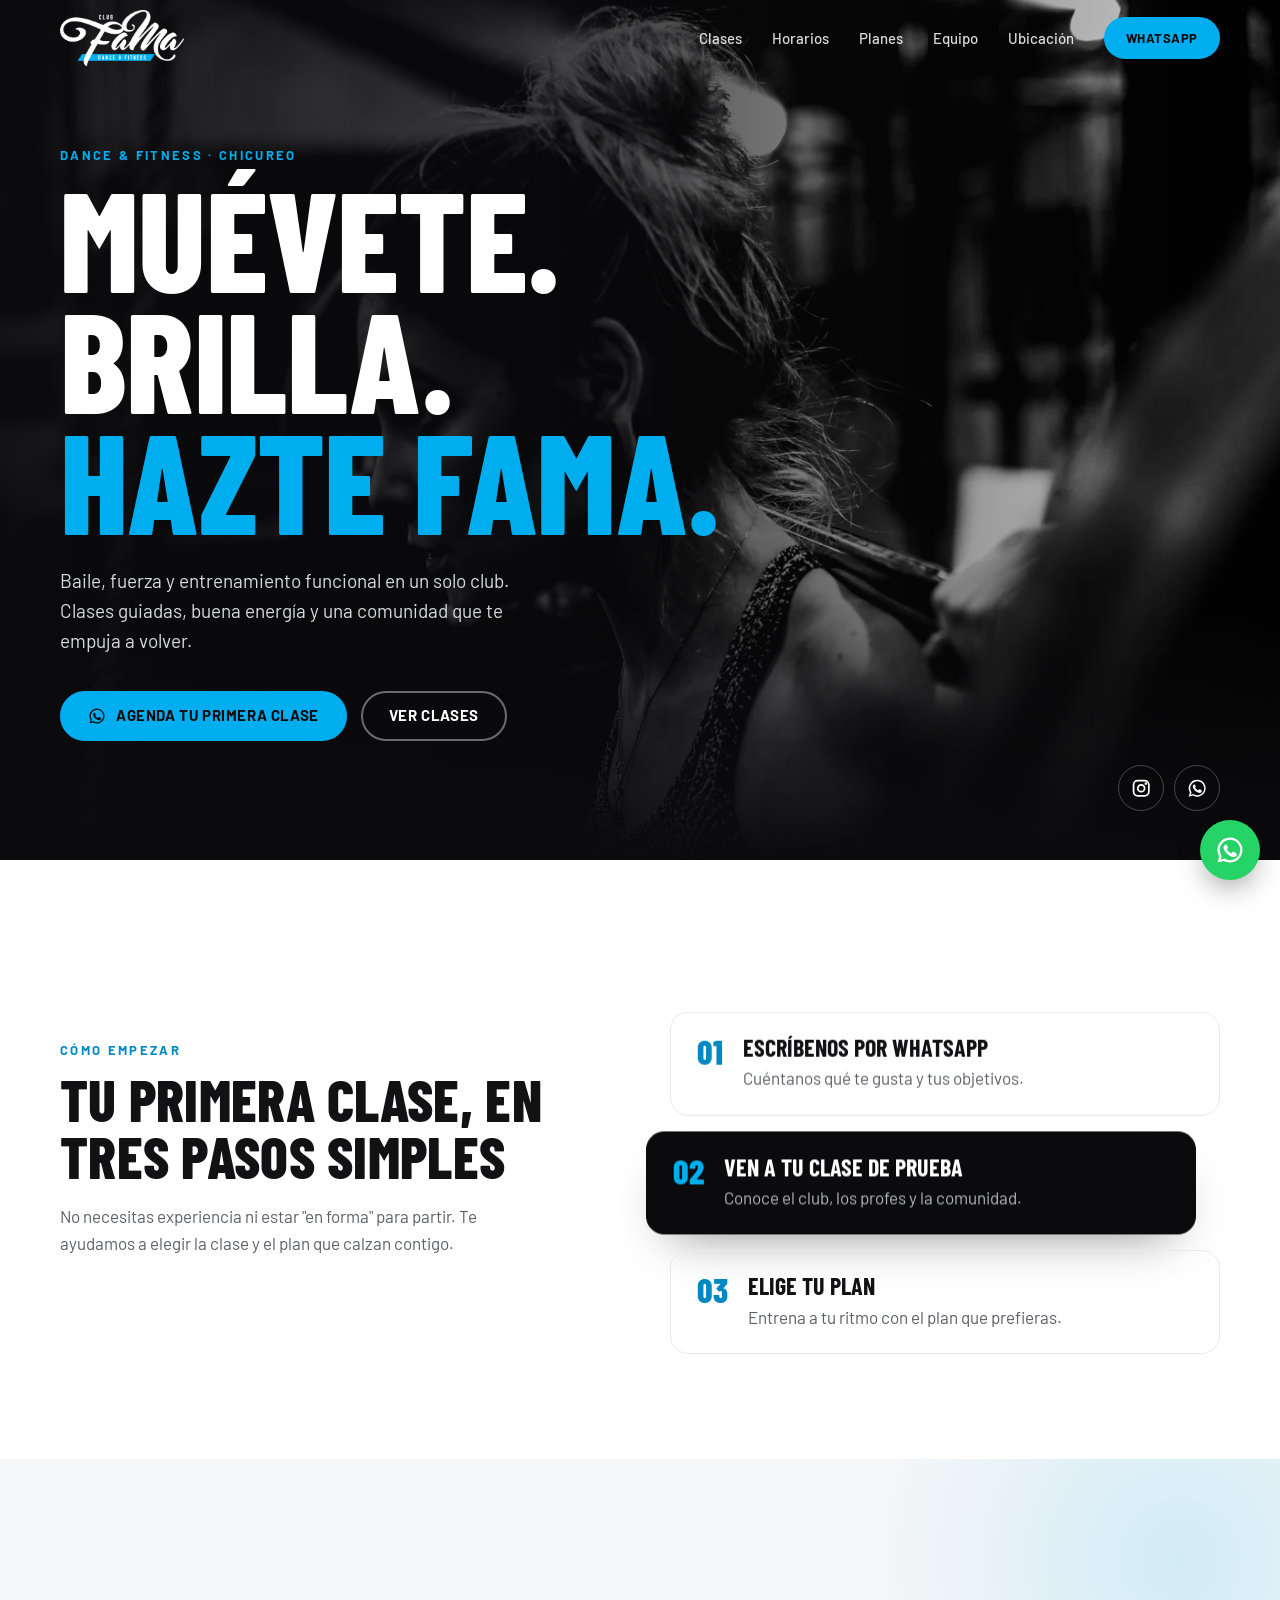
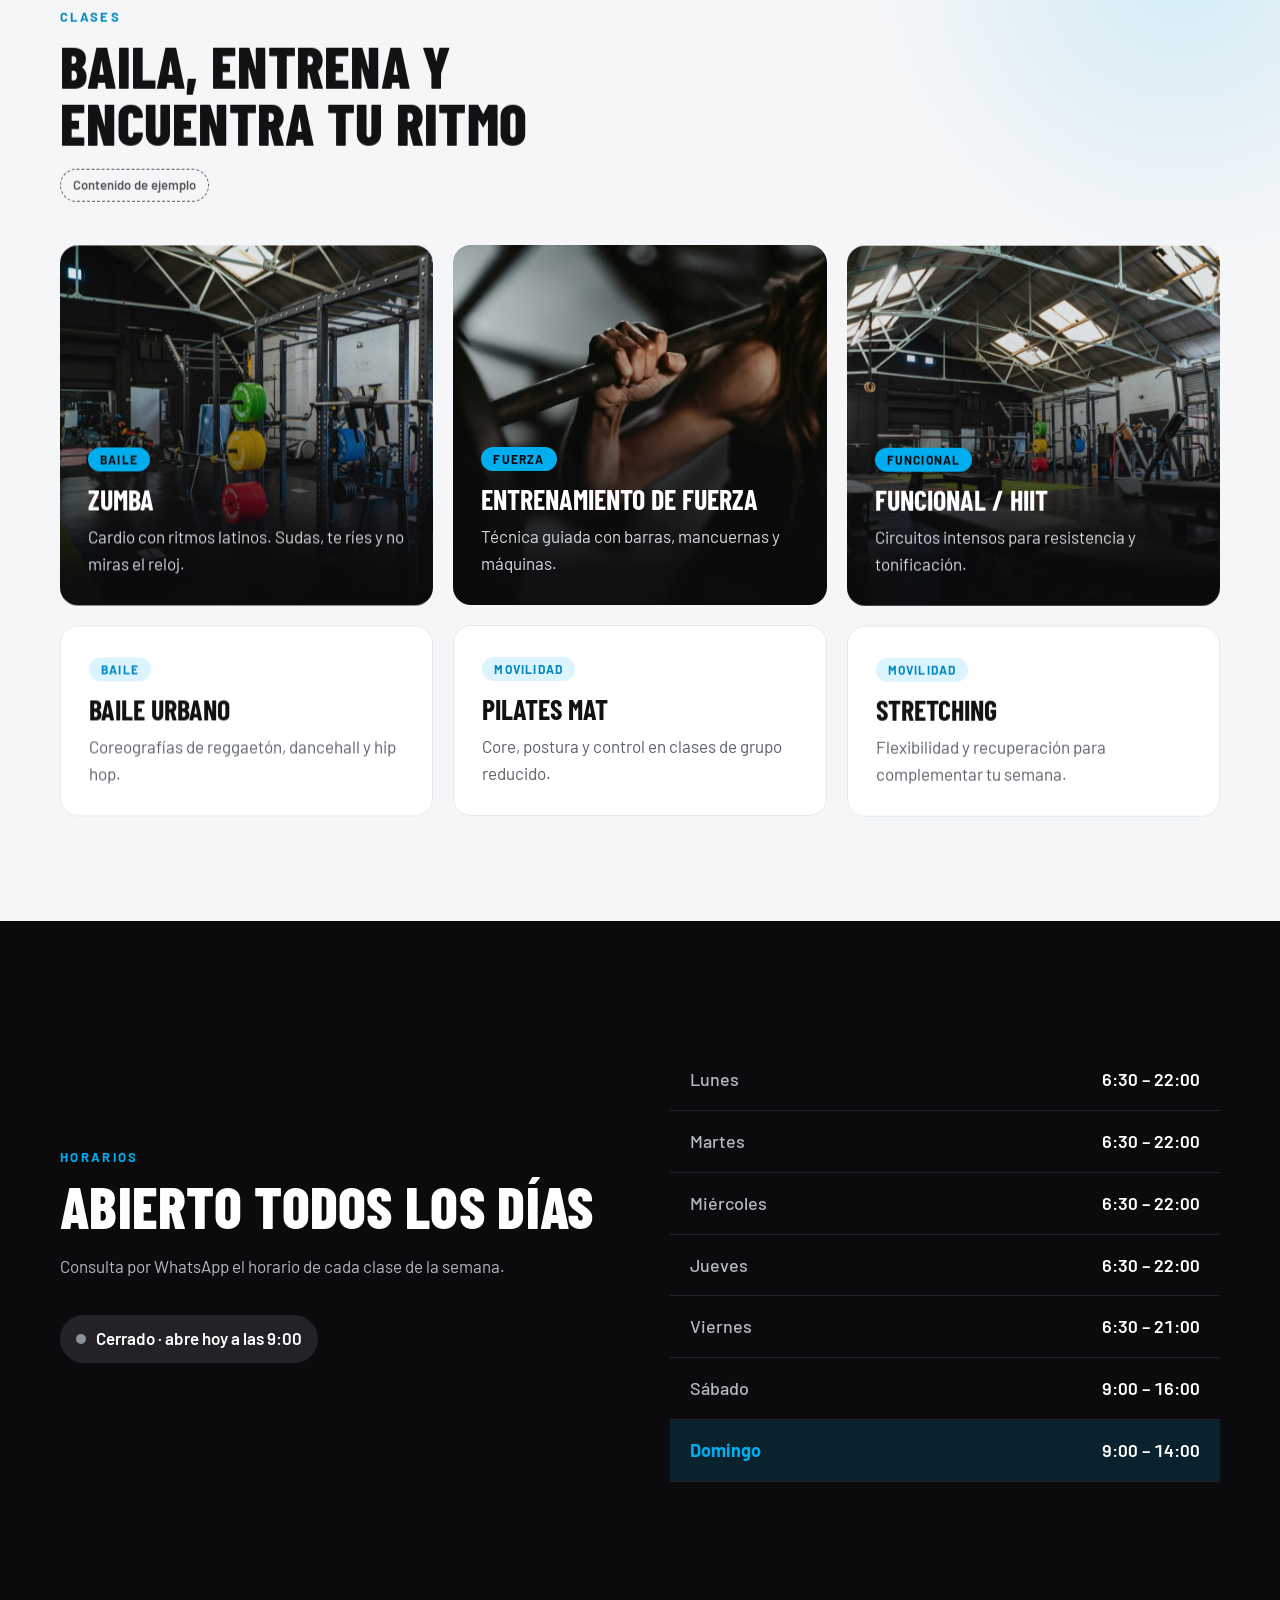
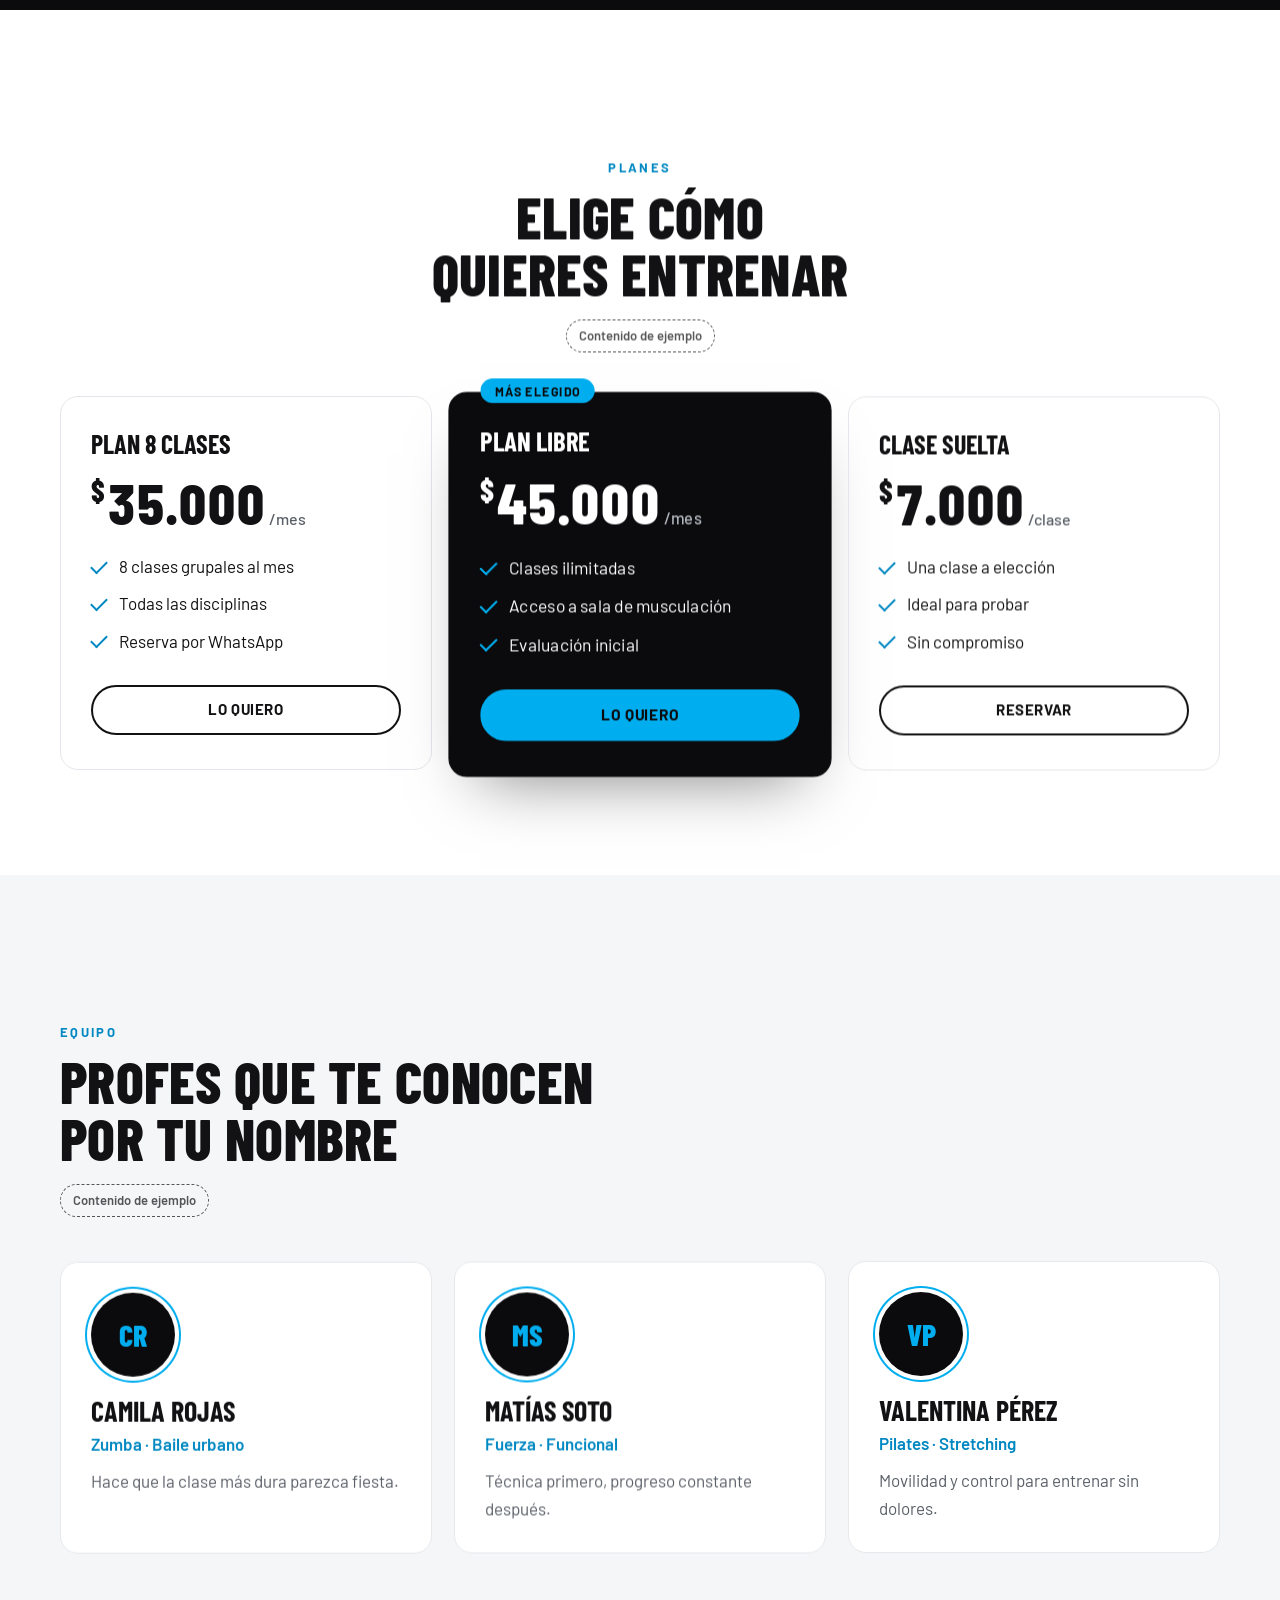
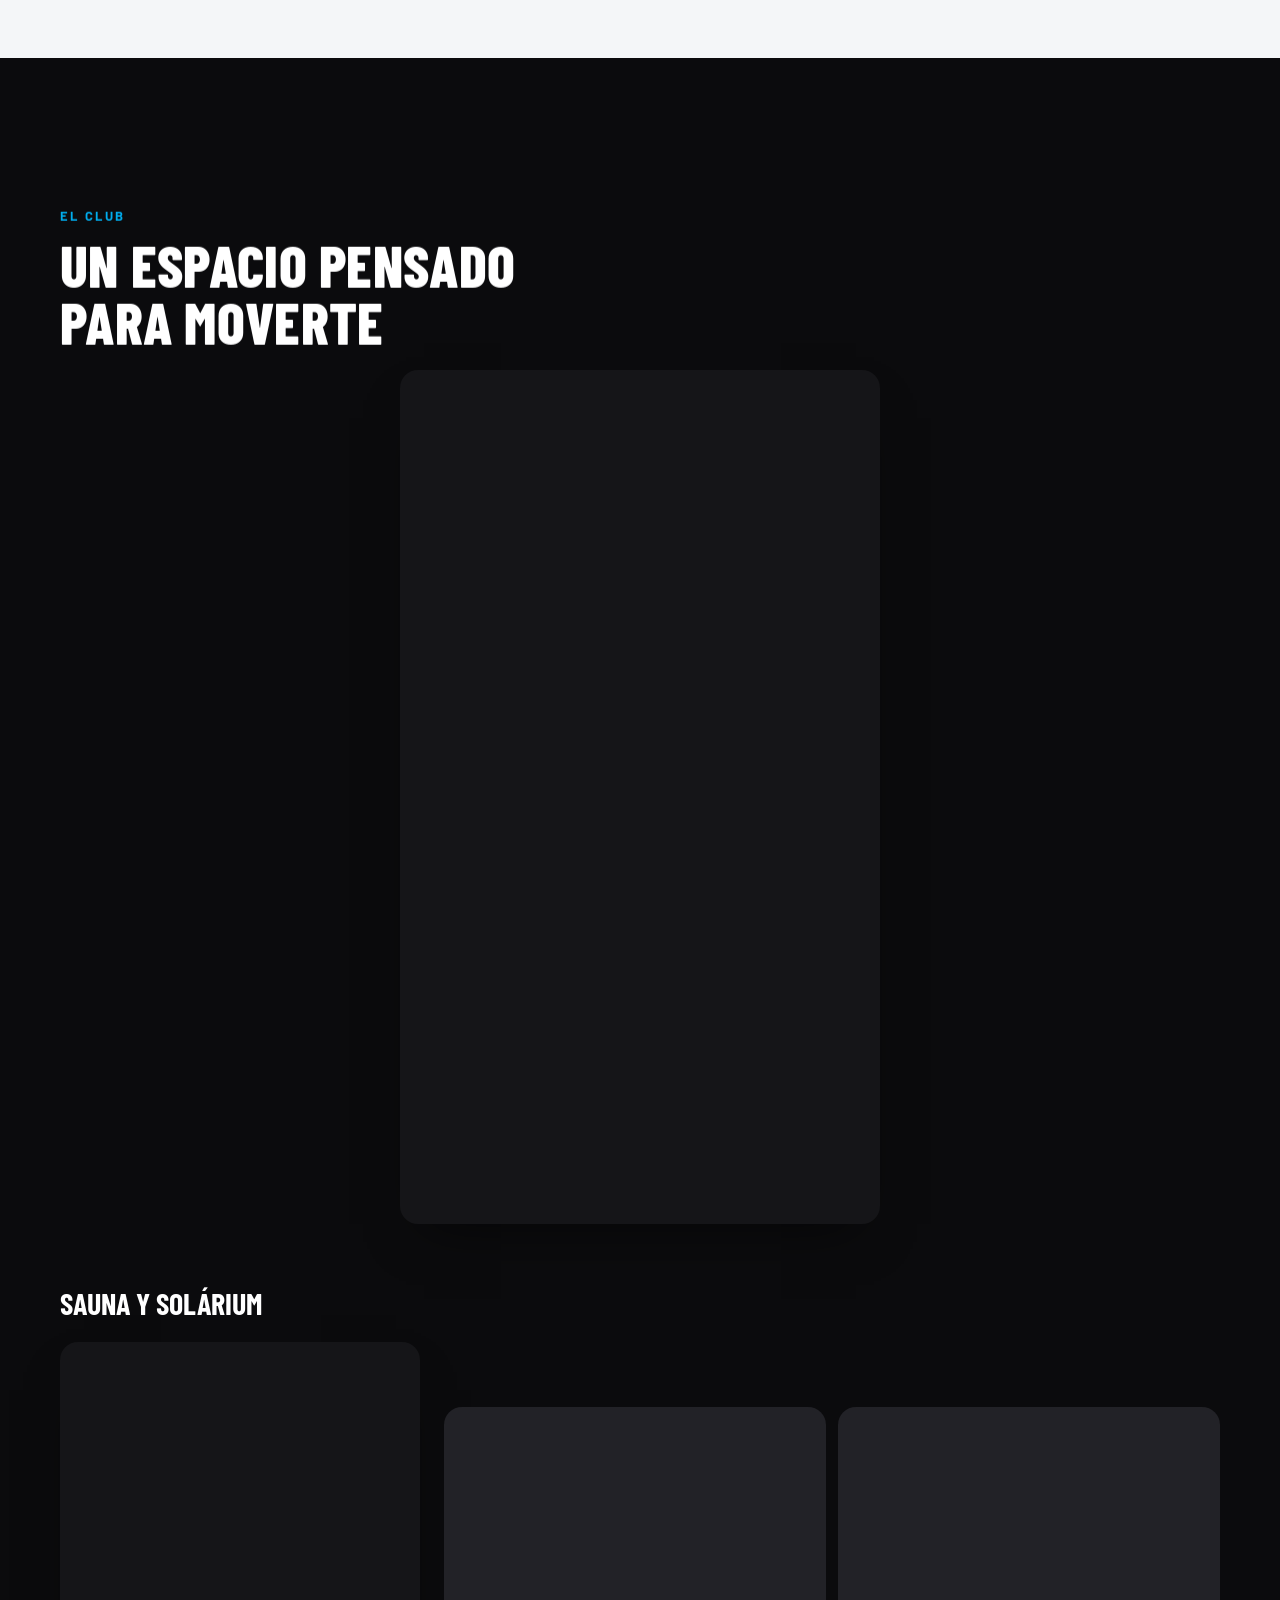
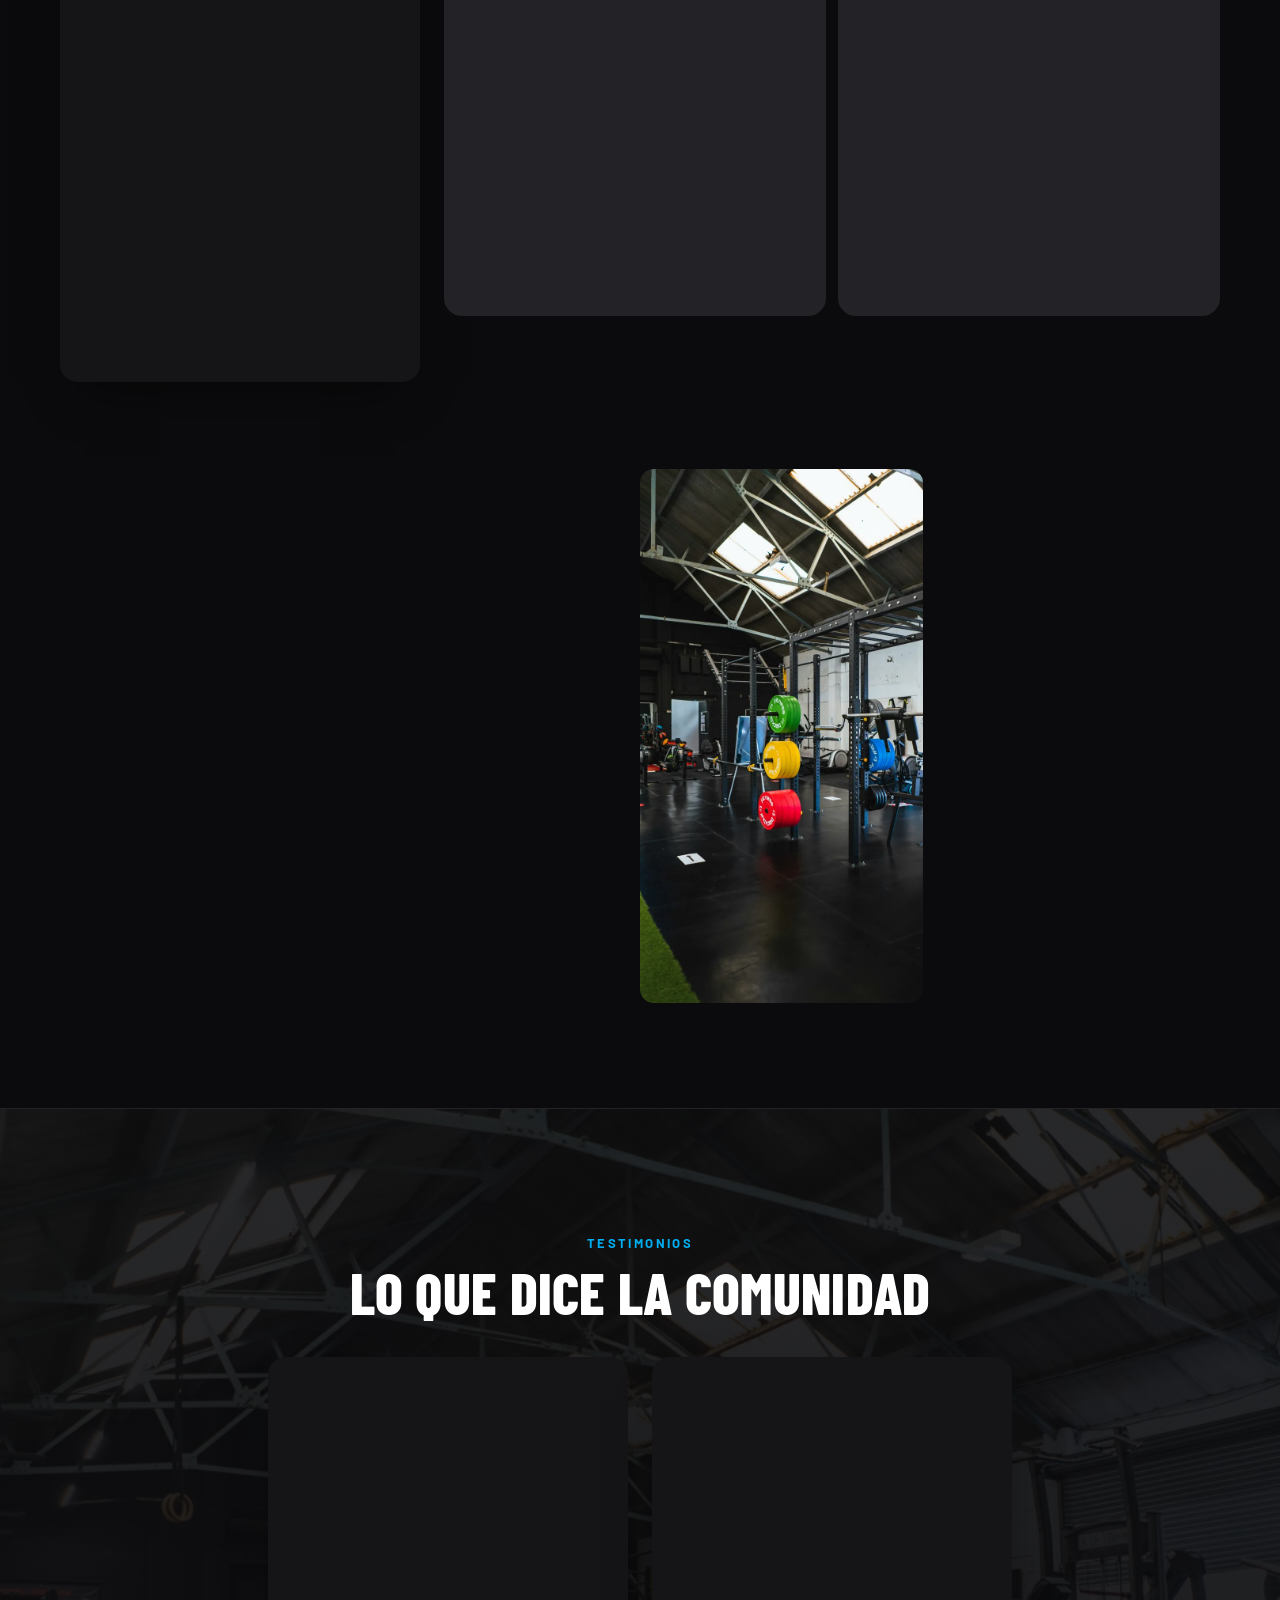
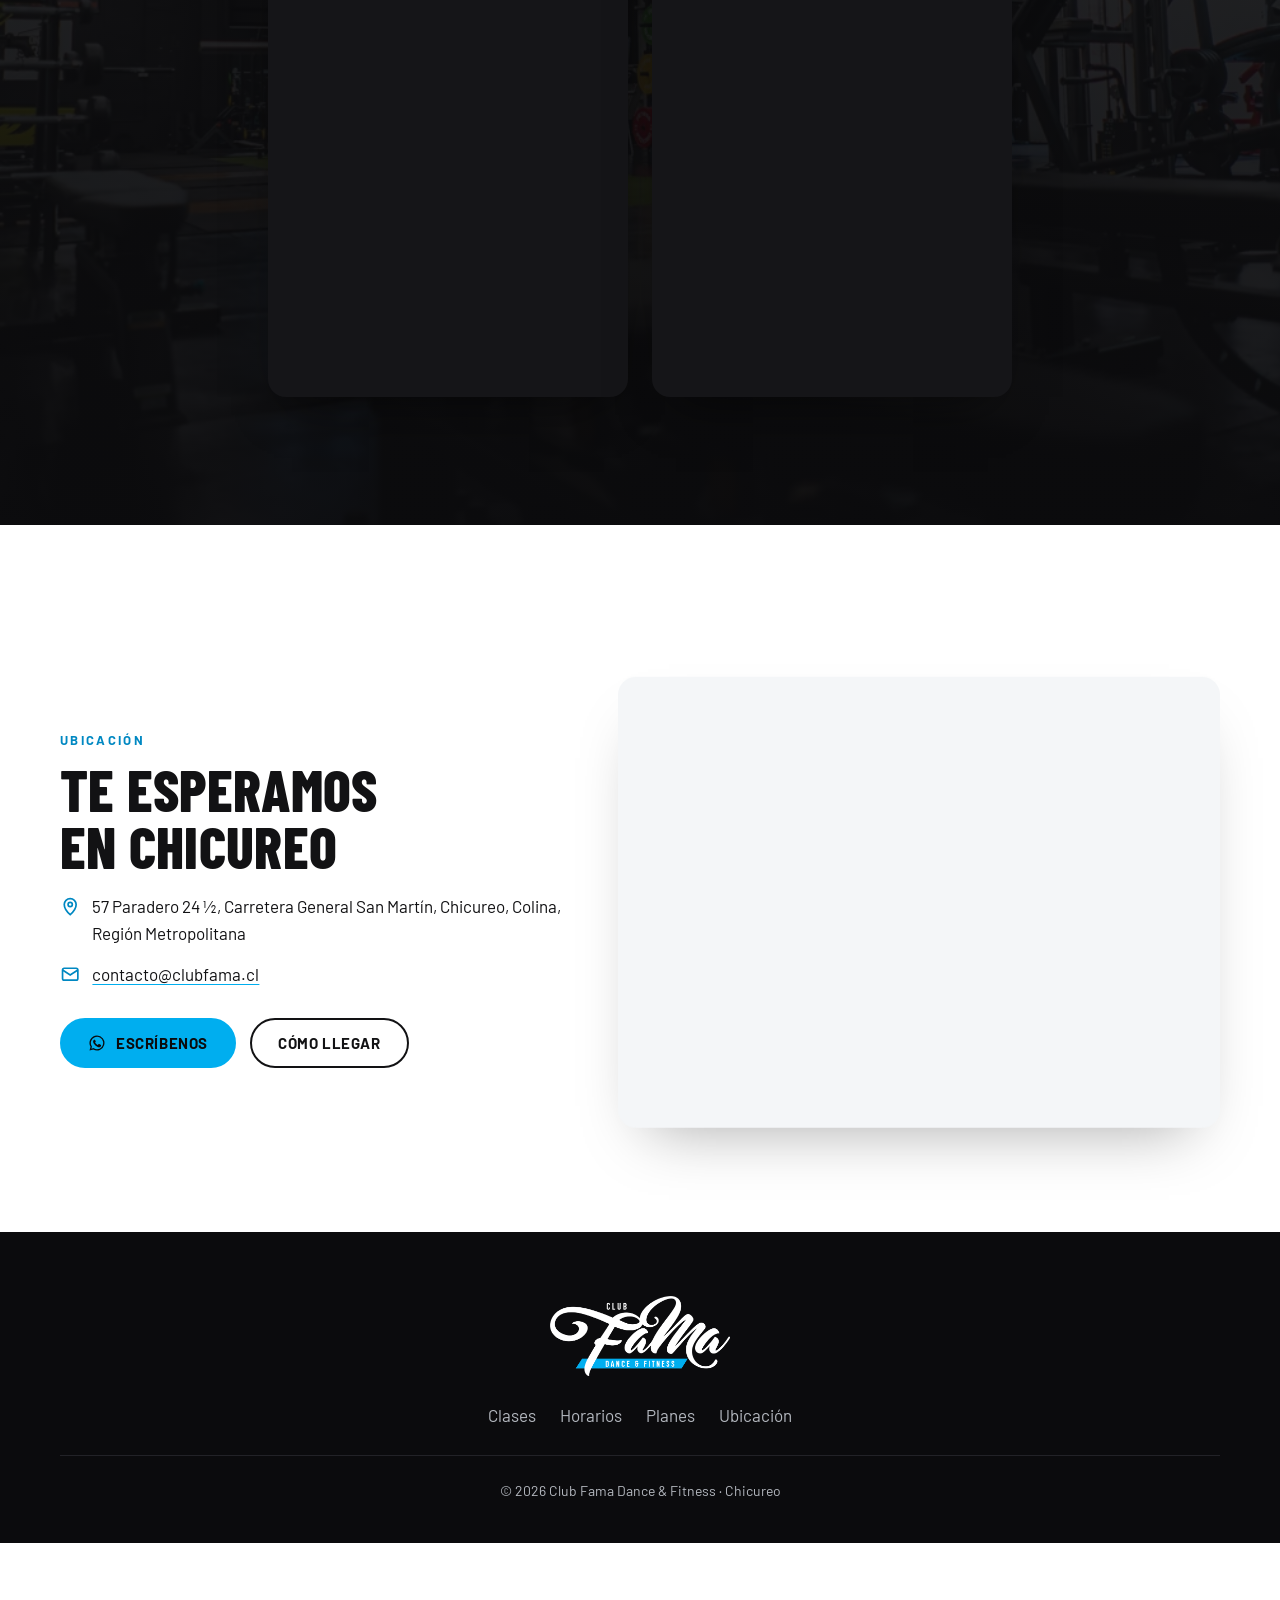
==== index.html @ 4960802b "Redirect site root to the Club Fama page folder GitHub Pages is publishing from the main branch root" ====
<!doctype html>
<html lang="es-CL">
<head>
  <meta charset="utf-8">
  <title>Club Fama · Dance & Fitness en Chicureo</title>
  <meta http-equiv="refresh" content="0; url=Club%20Fama%20Web/">
  <link rel="canonical" href="Club%20Fama%20Web/">
</head>
<body>
  <p><a href="Club%20Fama%20Web/">Ir al sitio de Club Fama</a></p>
</body>
</html>
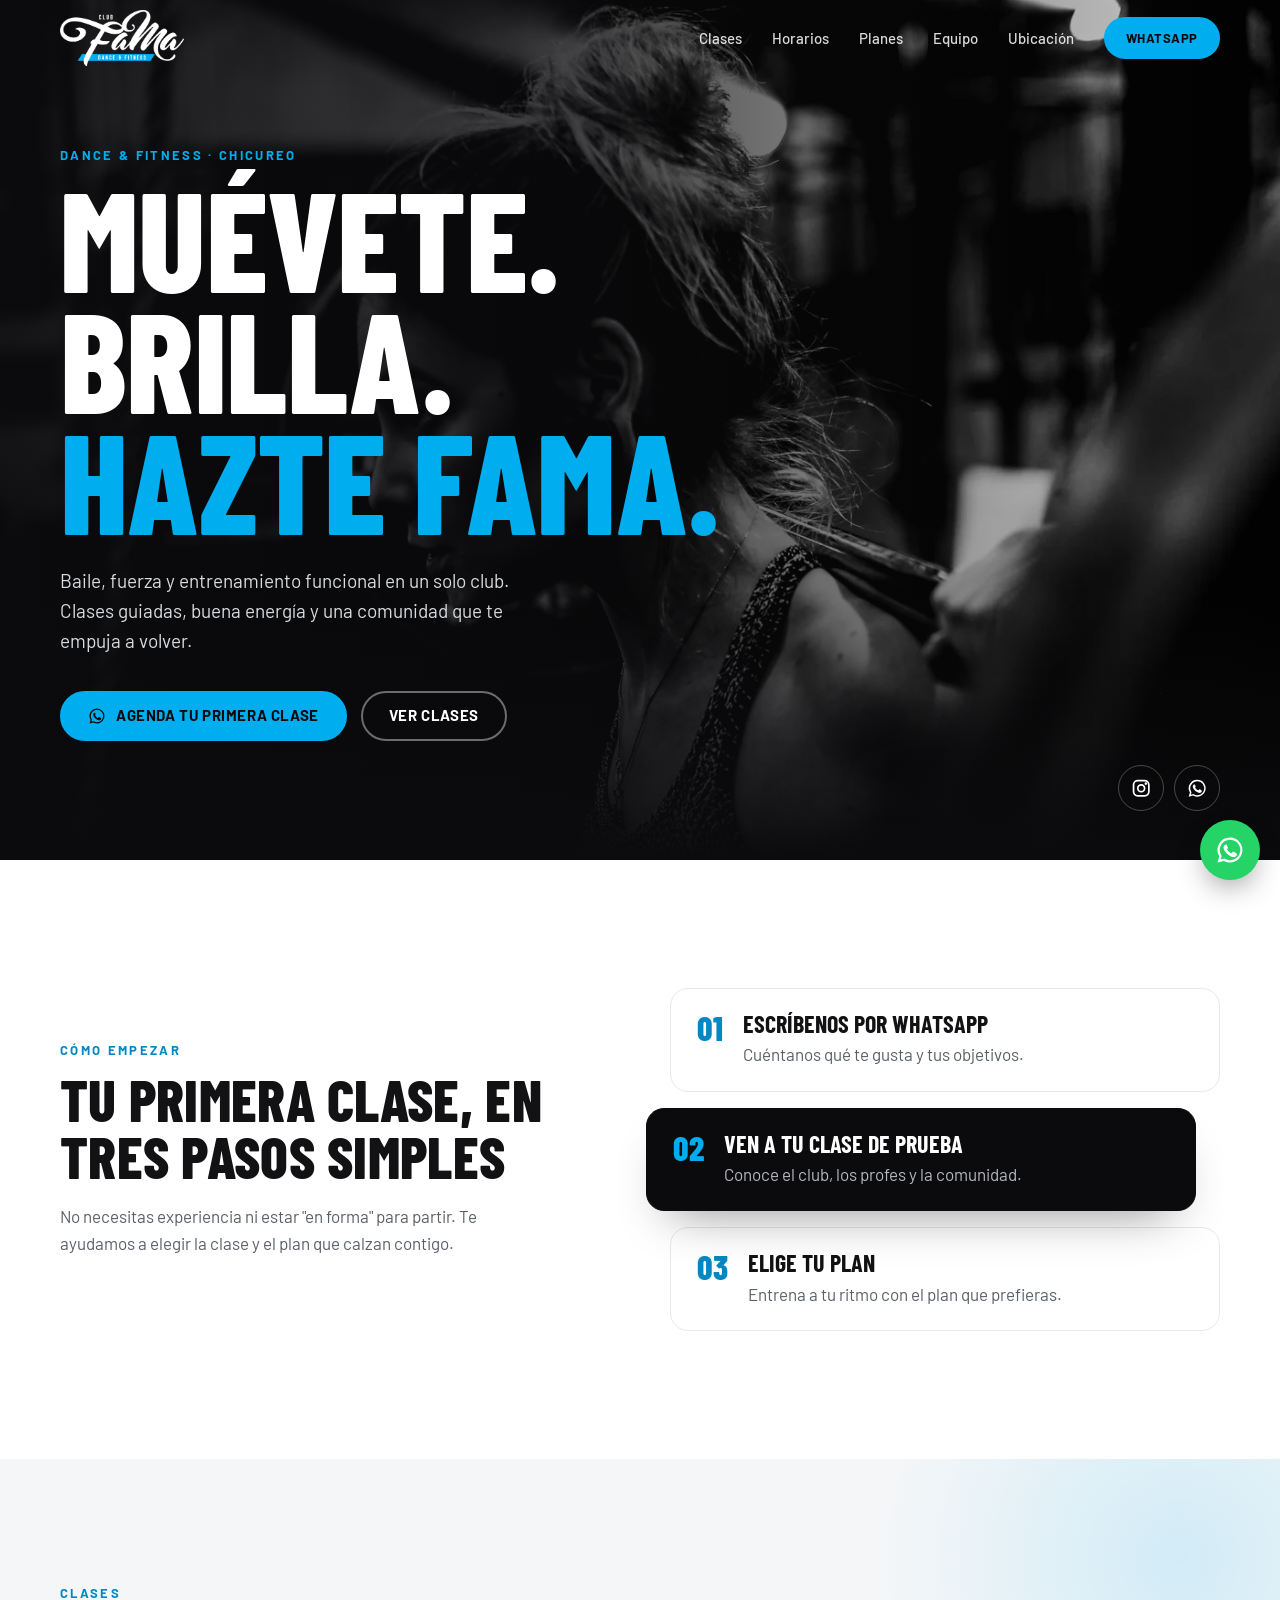
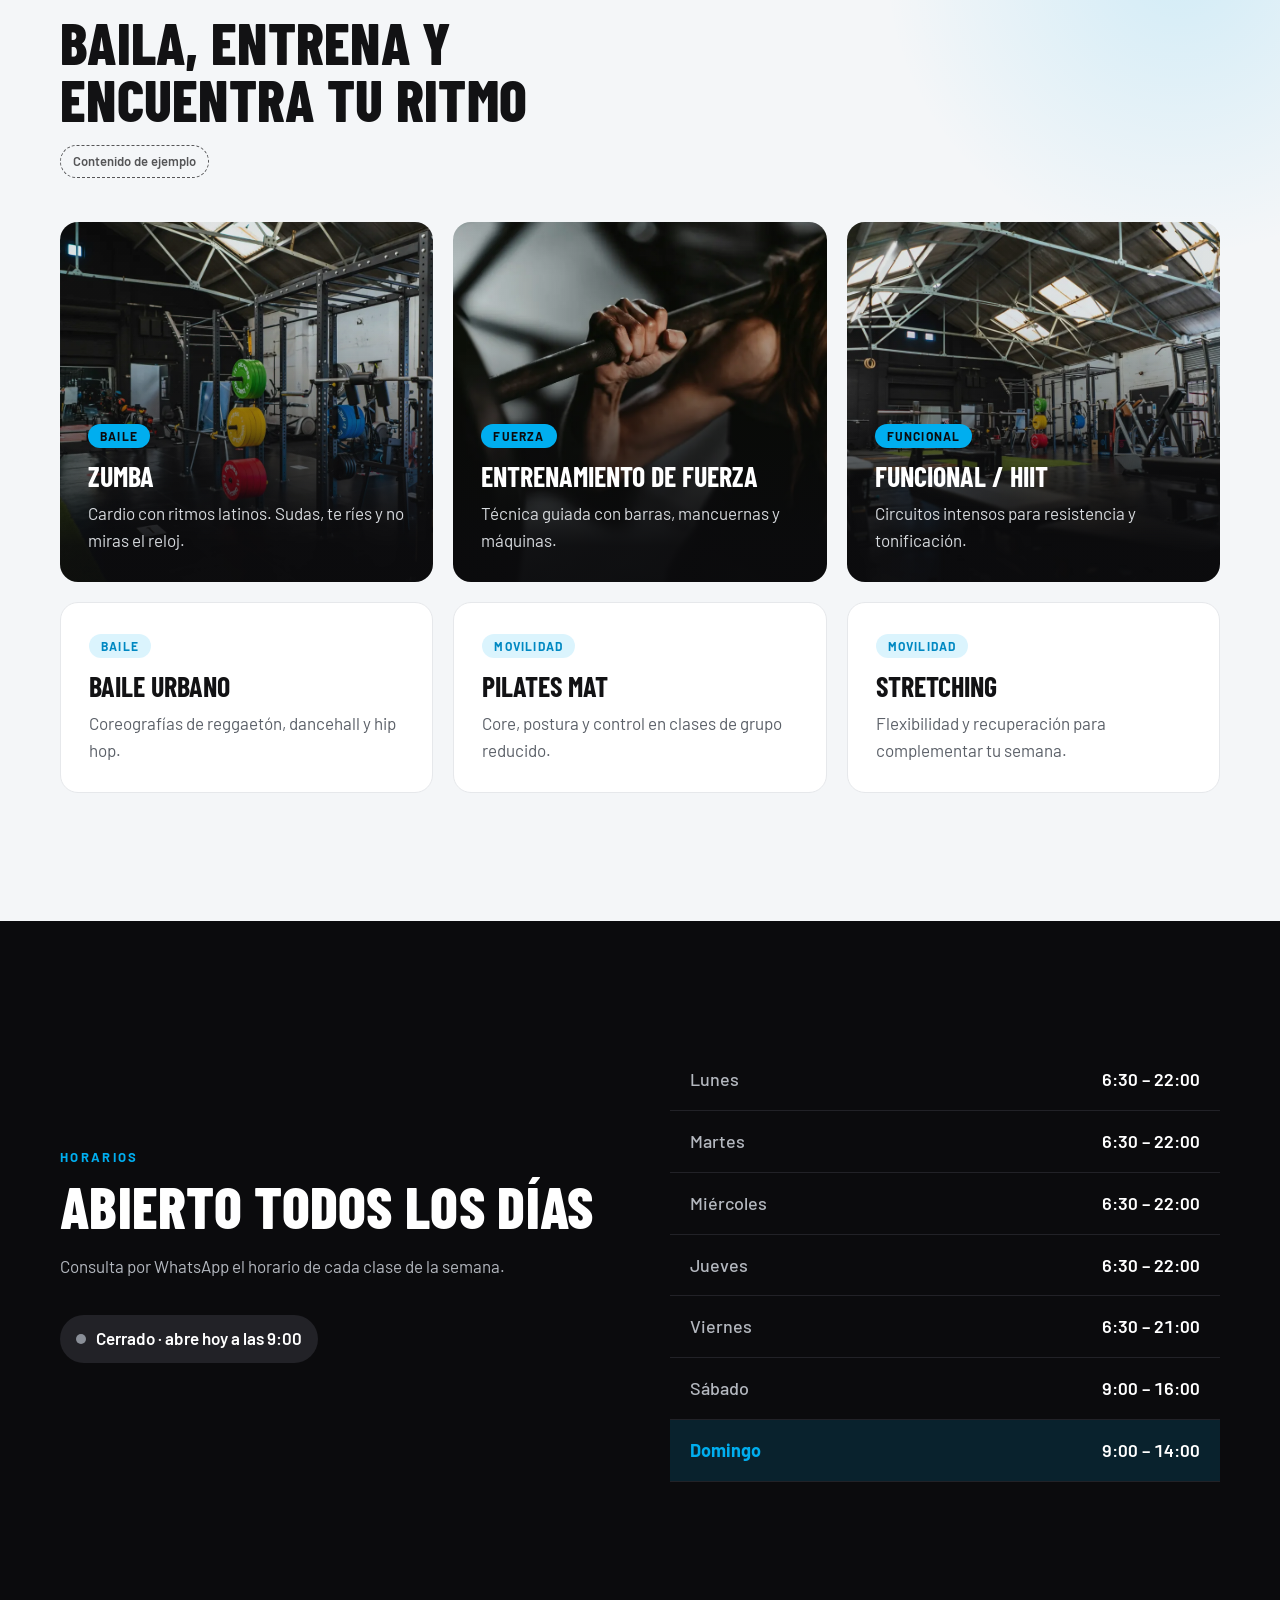
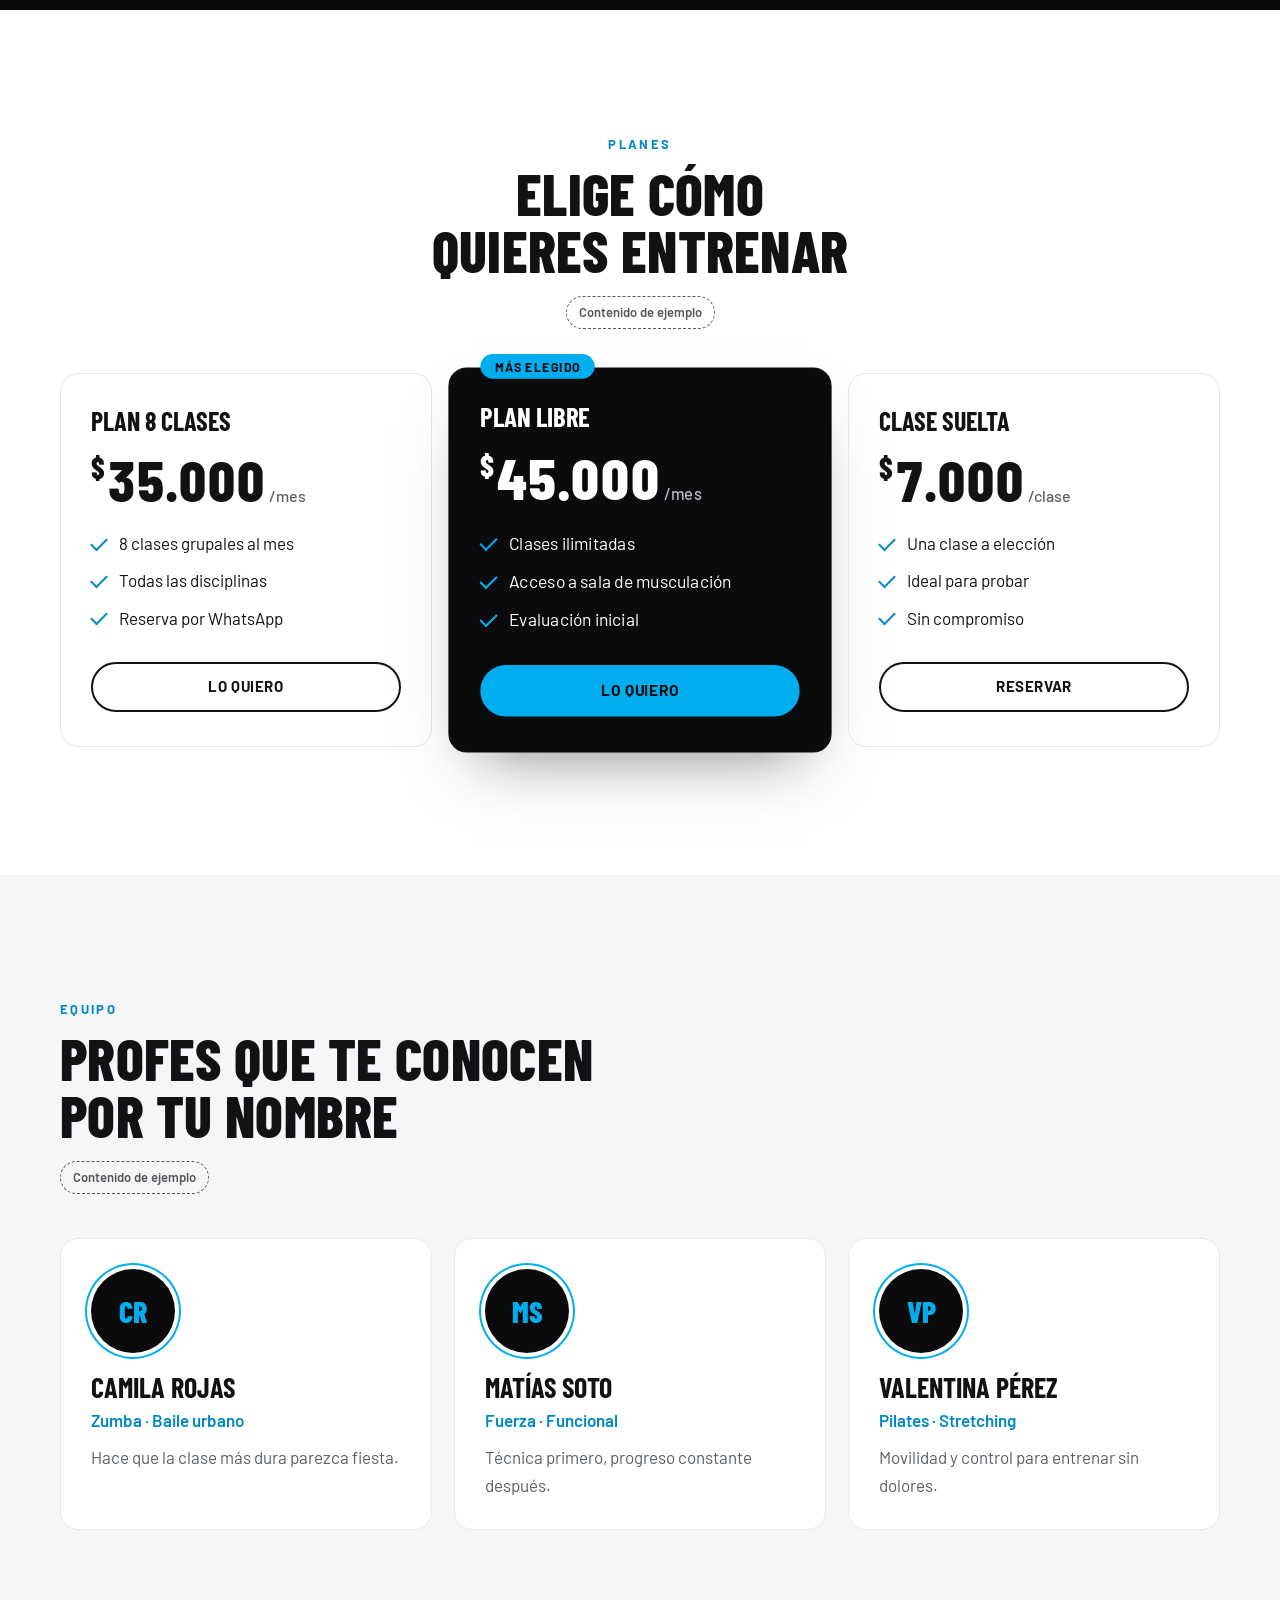
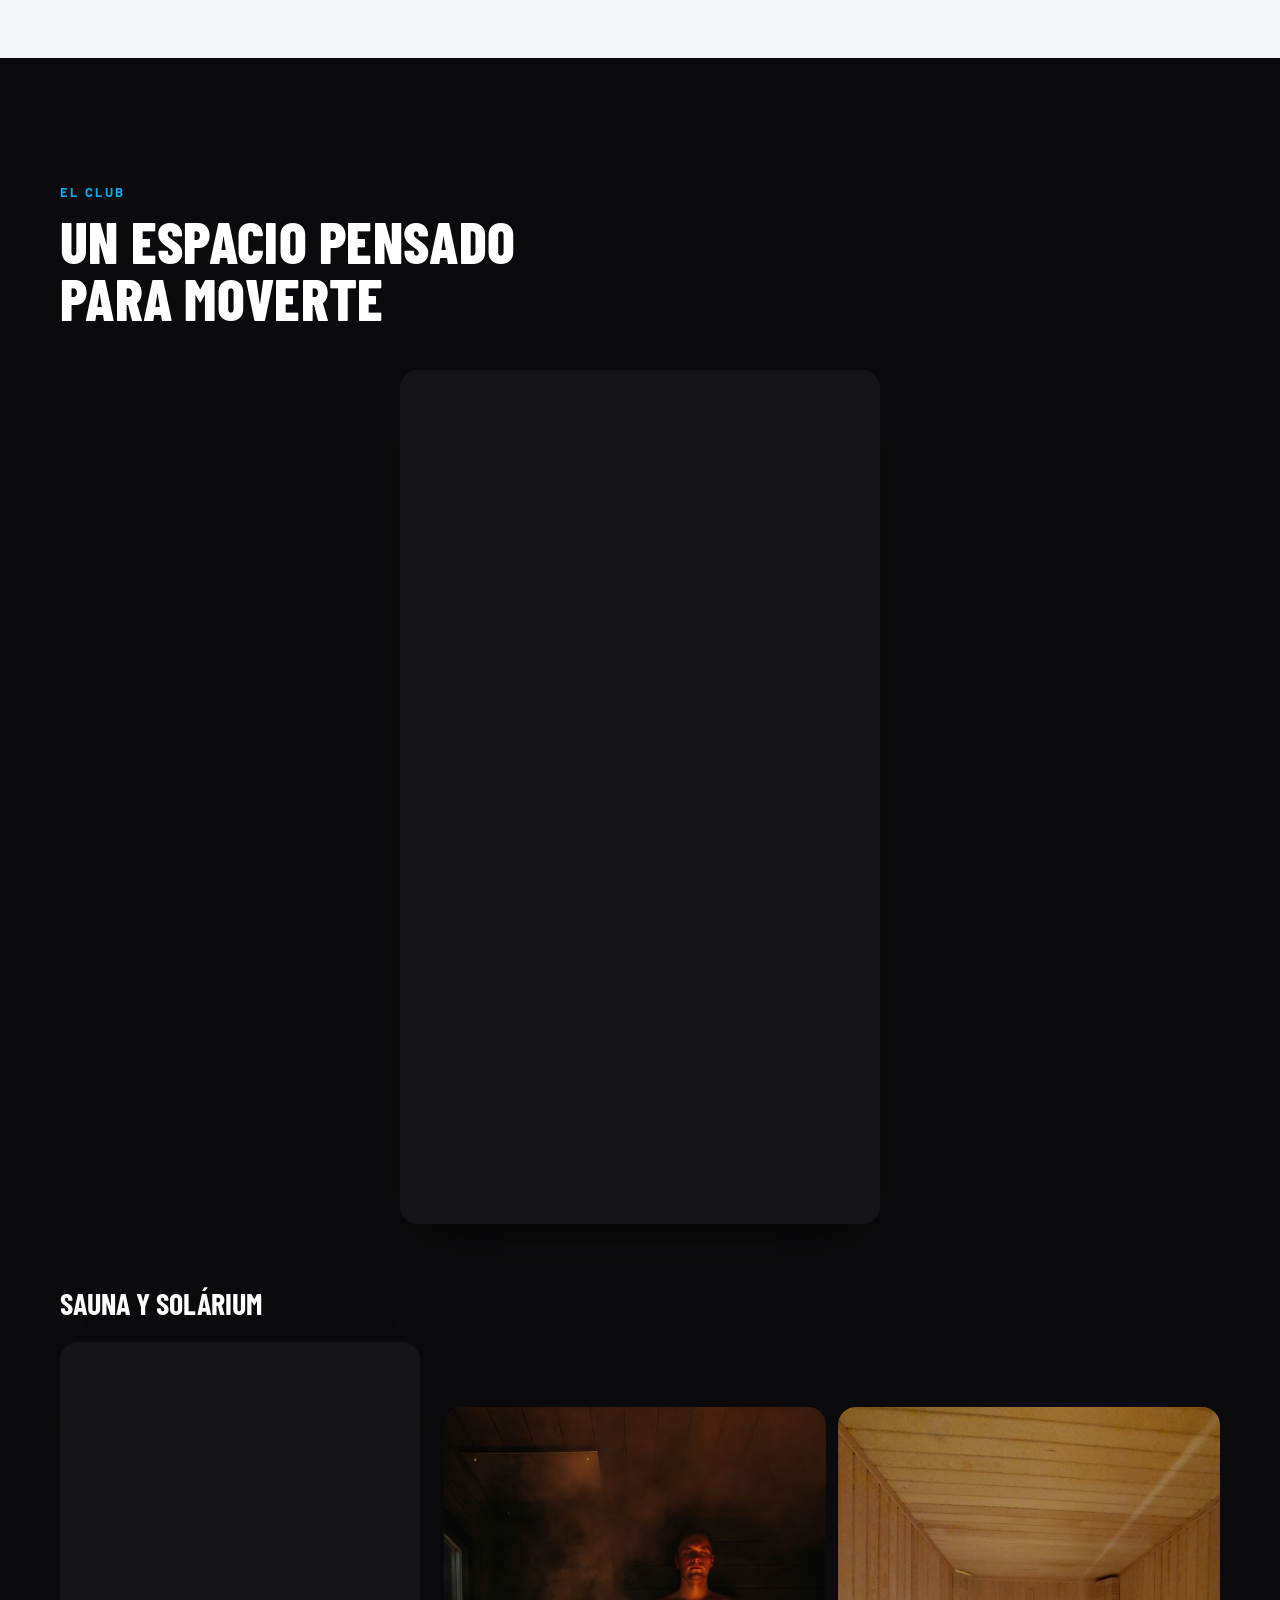
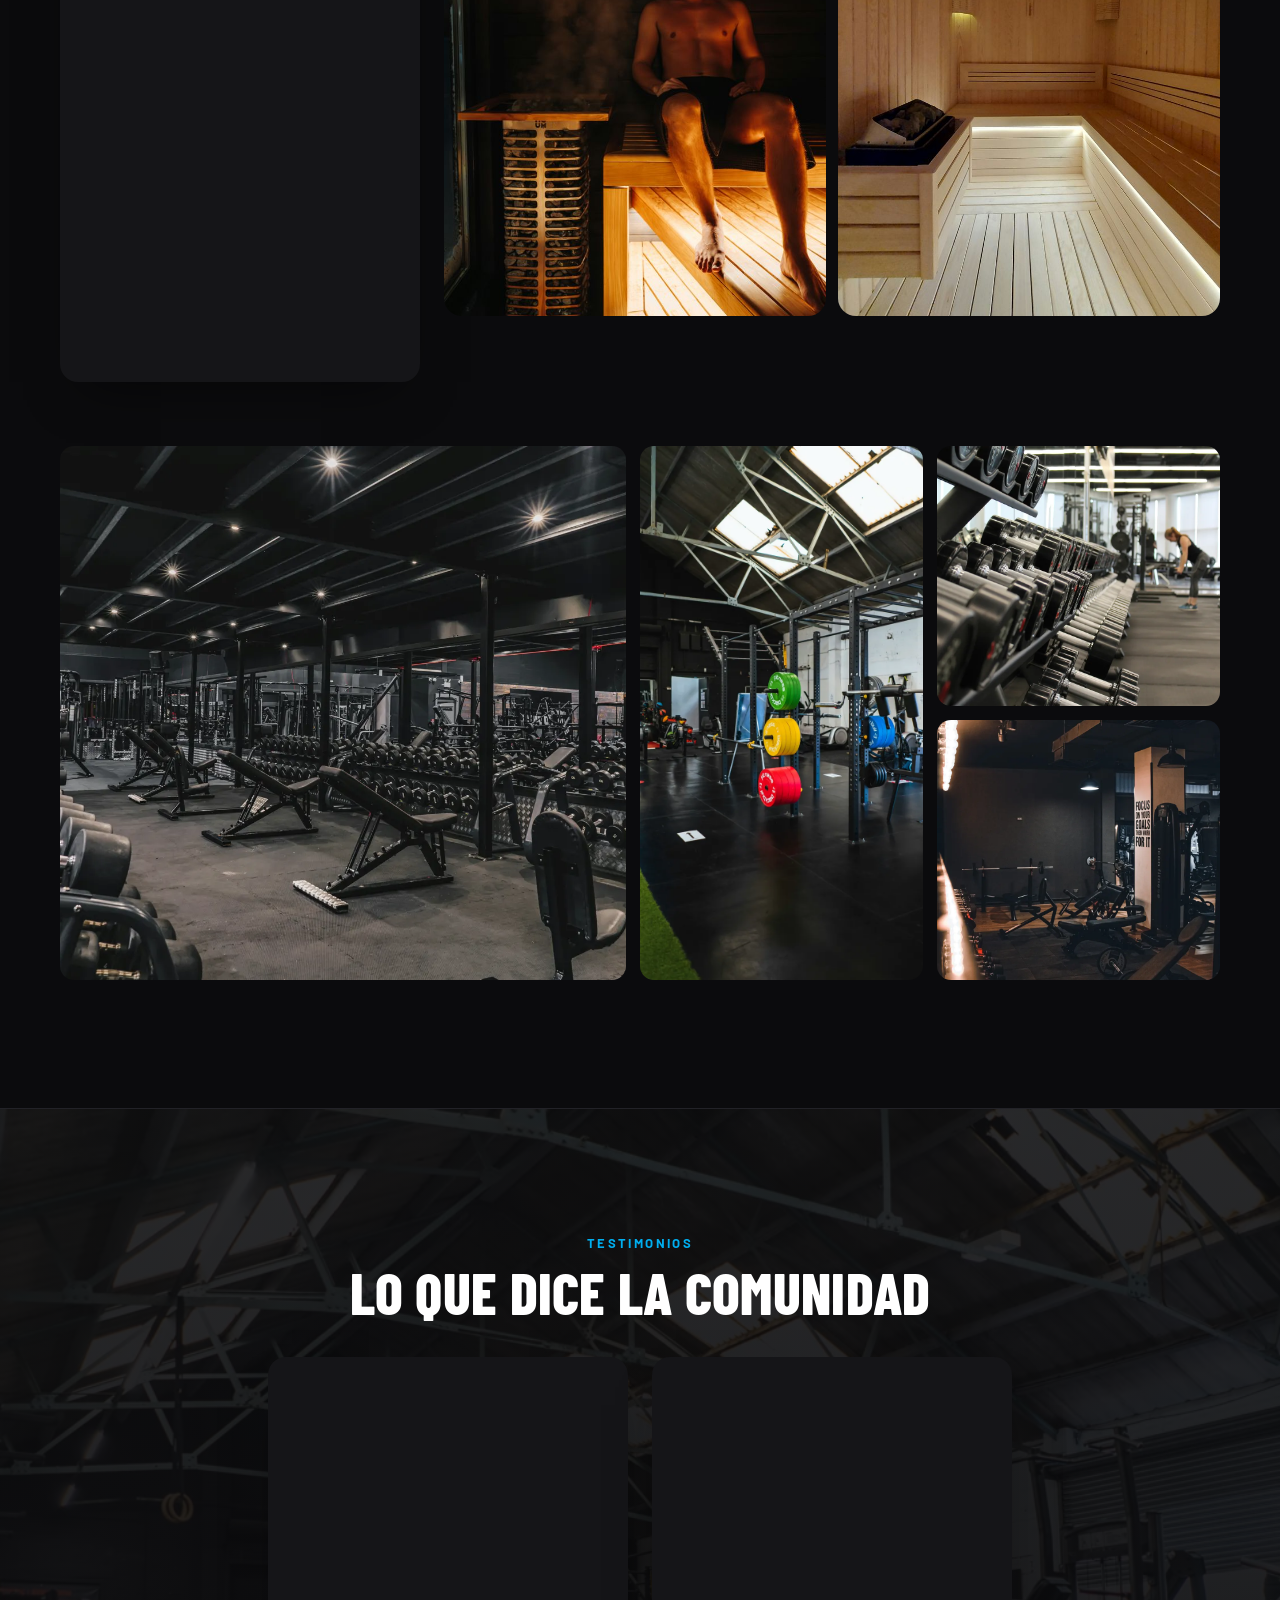
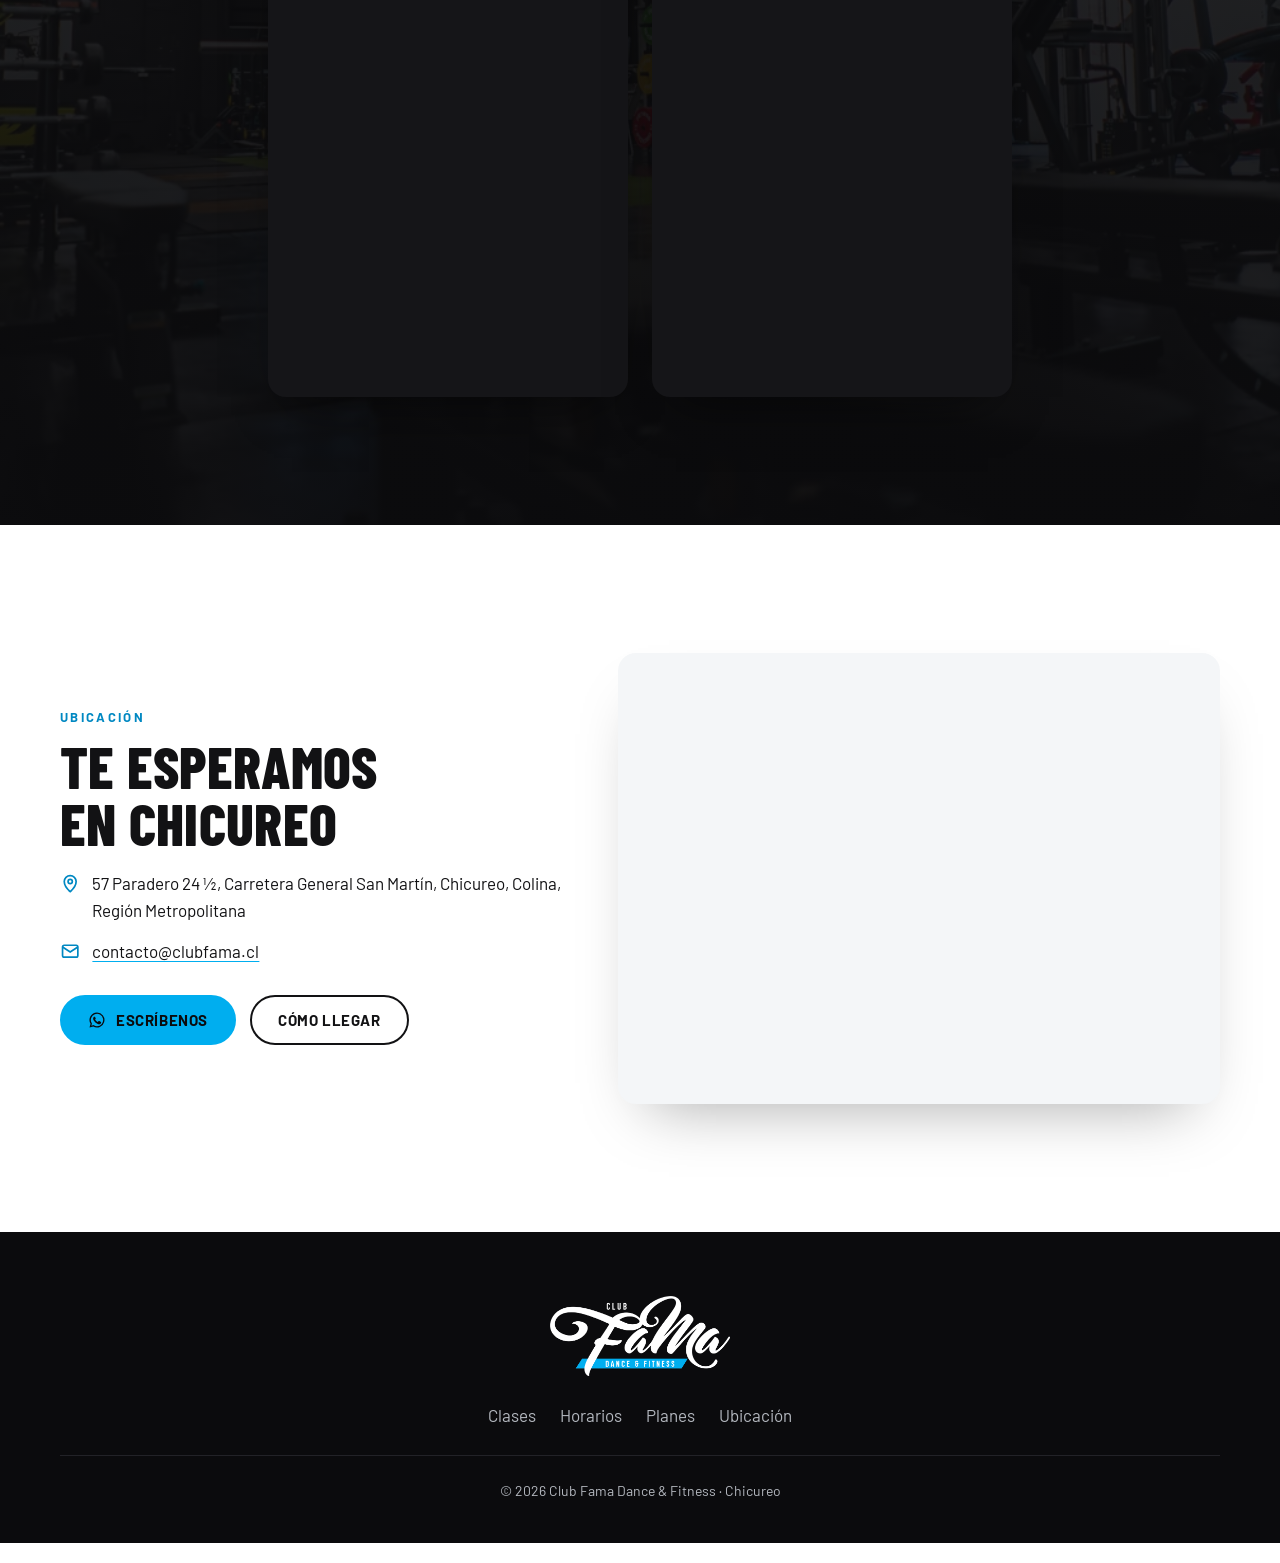
==== commit 040ce94c: "Serve the site from the repo root Images failed to load on GitHub Pages because the page lived in a " ====
--- a/index.html
+++ b/index.html
@@ -2,11 +2,286 @@
 <html lang="es-CL">
 <head>
   <meta charset="utf-8">
+  <meta name="viewport" content="width=device-width, initial-scale=1">
   <title>Club Fama · Dance & Fitness en Chicureo</title>
-  <meta http-equiv="refresh" content="0; url=Club%20Fama%20Web/">
-  <link rel="canonical" href="Club%20Fama%20Web/">
+  <meta name="description" content="Club Fama Dance & Fitness: baile, entrenamiento funcional y fuerza en Chicureo, Colina. Escríbenos por WhatsApp y agenda tu primera clase.">
+  <meta name="theme-color" content="#0b0b0d">
+  <link rel="preconnect" href="https://fonts.googleapis.com">
+  <link rel="preconnect" href="https://fonts.gstatic.com" crossorigin>
+  <link href="https://fonts.googleapis.com/css2?family=Barlow+Condensed:wght@600;700;800&family=Barlow:wght@400;500;600&display=swap" rel="stylesheet">
+  <link rel="preload" as="image" href="assets/hero.webp">
+  <link rel="stylesheet" href="styles.css">
 </head>
 <body>
-  <p><a href="Club%20Fama%20Web/">Ir al sitio de Club Fama</a></p>
+  <a class="skip" href="#main">Saltar al contenido</a>
+
+  <header class="nav" id="top">
+    <div class="wrap nav__inner">
+      <a href="#top" class="nav__logo" aria-label="Club Fama, inicio">
+        <img src="assets/logo-blanco.png" alt="Club Fama Dance & Fitness" width="140" height="62">
+      </a>
+      <button class="nav__toggle" aria-expanded="false" aria-controls="menu" aria-label="Abrir menú">
+        <span></span><span></span>
+      </button>
+      <nav id="menu" class="nav__menu" aria-label="Principal">
+        <a href="#clases">Clases</a>
+        <a href="#horarios">Horarios</a>
+        <a href="#planes">Planes</a>
+        <a href="#equipo">Equipo</a>
+        <a href="#ubicacion">Ubicación</a>
+        <a class="btn btn--sm js-wa" href="#" data-msg="Hola Club Fama! Quiero información.">WhatsApp</a>
+      </nav>
+    </div>
+  </header>
+
+  <main id="main">
+    <!-- HERO -->
+    <section class="hero">
+      <img class="hero__bg" src="assets/hero.webp" alt="" width="1400" height="2100">
+      <div class="hero__shade" aria-hidden="true"></div>
+      <div class="wrap hero__inner">
+        <p class="eyebrow">Dance &amp; Fitness · Chicureo</p>
+        <h1 class="hero__title">Muévete.<br>Brilla.<br><span>Hazte Fama.</span></h1>
+        <p class="hero__lead">Baile, fuerza y entrenamiento funcional en un solo club. Clases guiadas, buena energía y una comunidad que te empuja a volver.</p>
+        <div class="hero__actions">
+          <a class="btn js-wa" href="#" data-msg="Hola! Quiero agendar mi primera clase en Club Fama.">
+            <svg aria-hidden="true" viewBox="0 0 24 24"><use href="#i-wa"/></svg>
+            Agenda tu primera clase
+          </a>
+          <a class="btn btn--ghost" href="#clases">Ver clases</a>
+        </div>
+      </div>
+      <ul class="hero__social wrap" aria-label="Redes sociales">
+        <li><a class="js-ig" href="#" aria-label="Instagram"><svg viewBox="0 0 24 24" aria-hidden="true"><use href="#i-ig"/></svg></a></li>
+        <li><a class="js-wa" href="#" data-msg="Hola Club Fama!" aria-label="WhatsApp"><svg viewBox="0 0 24 24" aria-hidden="true"><use href="#i-wa"/></svg></a></li>
+      </ul>
+    </section>
+
+    <!-- CÓMO EMPEZAR -->
+    <section class="section steps">
+      <div class="wrap steps__grid">
+        <div>
+          <p class="eyebrow eyebrow--dark">Cómo empezar</p>
+          <h2 class="h2">Tu primera clase, en tres pasos simples</h2>
+          <p class="muted">No necesitas experiencia ni estar "en forma" para partir. Te ayudamos a elegir la clase y el plan que calzan contigo.</p>
+        </div>
+        <ol class="steps__list">
+          <li class="step">
+            <span class="step__n">01</span>
+            <div><h3>Escríbenos por WhatsApp</h3><p>Cuéntanos qué te gusta y tus objetivos.</p></div>
+          </li>
+          <li class="step step--hi">
+            <span class="step__n">02</span>
+            <div><h3>Ven a tu clase de prueba</h3><p>Conoce el club, los profes y la comunidad.</p></div>
+          </li>
+          <li class="step">
+            <span class="step__n">03</span>
+            <div><h3>Elige tu plan</h3><p>Entrena a tu ritmo con el plan que prefieras.</p></div>
+          </li>
+        </ol>
+      </div>
+    </section>
+
+    <!-- CLASES — EDITAR: reemplazar por las disciplinas reales -->
+    <section class="section clases" id="clases">
+      <div class="wrap">
+        <div class="head">
+          <p class="eyebrow eyebrow--dark">Clases</p>
+          <h2 class="h2">Baila, entrena y encuentra tu ritmo</h2>
+          <p class="sample">Contenido de ejemplo</p>
+        </div>
+        <div class="cards">
+          <article class="card card--img" style="--img:url(assets/espacio-2.webp)">
+            <span class="tag">Baile</span><h3>Zumba</h3><p>Cardio con ritmos latinos. Sudas, te ríes y no miras el reloj.</p>
+          </article>
+          <article class="card card--img" style="--img:url(assets/fuerza.webp)">
+            <span class="tag">Fuerza</span><h3>Entrenamiento de fuerza</h3><p>Técnica guiada con barras, mancuernas y máquinas.</p>
+          </article>
+          <article class="card card--img" style="--img:url(assets/espacio-1.webp)">
+            <span class="tag">Funcional</span><h3>Funcional / HIIT</h3><p>Circuitos intensos para resistencia y tonificación.</p>
+          </article>
+          <article class="card"><span class="tag">Baile</span><h3>Baile urbano</h3><p>Coreografías de reggaetón, dancehall y hip hop.</p></article>
+          <article class="card"><span class="tag">Movilidad</span><h3>Pilates mat</h3><p>Core, postura y control en clases de grupo reducido.</p></article>
+          <article class="card"><span class="tag">Movilidad</span><h3>Stretching</h3><p>Flexibilidad y recuperación para complementar tu semana.</p></article>
+        </div>
+      </div>
+    </section>
+
+    <!-- HORARIOS -->
+    <section class="section horarios" id="horarios">
+      <div class="wrap horarios__grid">
+        <div>
+          <p class="eyebrow">Horarios</p>
+          <h2 class="h2 h2--light">Abierto todos los días</h2>
+          <p class="muted muted--light">Consulta por WhatsApp el horario de cada clase de la semana.</p>
+          <p class="today" id="today" aria-live="polite"></p>
+        </div>
+        <table class="hours" aria-label="Horario de atención">
+          <tbody>
+            <tr data-day="1"><th scope="row">Lunes</th><td>6:30 – 22:00</td></tr>
+            <tr data-day="2"><th scope="row">Martes</th><td>6:30 – 22:00</td></tr>
+            <tr data-day="3"><th scope="row">Miércoles</th><td>6:30 – 22:00</td></tr>
+            <tr data-day="4"><th scope="row">Jueves</th><td>6:30 – 22:00</td></tr>
+            <tr data-day="5"><th scope="row">Viernes</th><td>6:30 – 21:00</td></tr>
+            <tr data-day="6"><th scope="row">Sábado</th><td>9:00 – 16:00</td></tr>
+            <tr data-day="0"><th scope="row">Domingo</th><td>9:00 – 14:00</td></tr>
+          </tbody>
+        </table>
+      </div>
+    </section>
+
+    <!-- PLANES — EDITAR: nombres, precios y beneficios reales -->
+    <section class="section planes" id="planes">
+      <div class="wrap">
+        <div class="head head--center">
+          <p class="eyebrow eyebrow--dark">Planes</p>
+          <h2 class="h2">Elige cómo quieres entrenar</h2>
+          <p class="sample">Contenido de ejemplo</p>
+        </div>
+        <div class="plans">
+          <article class="plan">
+            <h3>Plan 8 clases</h3>
+            <p class="plan__price"><span>$</span>35.000<small>/mes</small></p>
+            <ul><li>8 clases grupales al mes</li><li>Todas las disciplinas</li><li>Reserva por WhatsApp</li></ul>
+            <a class="btn btn--outline js-wa" href="#" data-msg="Hola! Me interesa el Plan 8 clases.">Lo quiero</a>
+          </article>
+          <article class="plan plan--hi">
+            <span class="plan__badge">Más elegido</span>
+            <h3>Plan libre</h3>
+            <p class="plan__price"><span>$</span>45.000<small>/mes</small></p>
+            <ul><li>Clases ilimitadas</li><li>Acceso a sala de musculación</li><li>Evaluación inicial</li></ul>
+            <a class="btn js-wa" href="#" data-msg="Hola! Me interesa el Plan libre.">Lo quiero</a>
+          </article>
+          <article class="plan">
+            <h3>Clase suelta</h3>
+            <p class="plan__price"><span>$</span>7.000<small>/clase</small></p>
+            <ul><li>Una clase a elección</li><li>Ideal para probar</li><li>Sin compromiso</li></ul>
+            <a class="btn btn--outline js-wa" href="#" data-msg="Hola! Quiero reservar una clase suelta.">Reservar</a>
+          </article>
+        </div>
+      </div>
+    </section>
+
+    <!-- EQUIPO — EDITAR: nombres, especialidades y fotos reales -->
+    <section class="section equipo" id="equipo">
+      <div class="wrap">
+        <div class="head">
+          <p class="eyebrow eyebrow--dark">Equipo</p>
+          <h2 class="h2">Profes que te conocen por tu nombre</h2>
+          <p class="sample">Contenido de ejemplo</p>
+        </div>
+        <div class="team">
+          <article class="coach"><div class="coach__ph" aria-hidden="true">CR</div><h3>Camila Rojas</h3><p class="coach__role">Zumba · Baile urbano</p><p>Hace que la clase más dura parezca fiesta.</p></article>
+          <article class="coach"><div class="coach__ph" aria-hidden="true">MS</div><h3>Matías Soto</h3><p class="coach__role">Fuerza · Funcional</p><p>Técnica primero, progreso constante después.</p></article>
+          <article class="coach"><div class="coach__ph" aria-hidden="true">VP</div><h3>Valentina Pérez</h3><p class="coach__role">Pilates · Stretching</p><p>Movilidad y control para entrenar sin dolores.</p></article>
+        </div>
+      </div>
+    </section>
+
+    <!-- INSTALACIONES -->
+    <section class="section espacio" id="instalaciones" aria-labelledby="esp-t">
+      <div class="wrap">
+        <div class="head"><p class="eyebrow">El club</p><h2 class="h2 h2--light" id="esp-t">Un espacio pensado para moverte</h2></div>
+        <div class="fb-video-wrap fb-video-wrap--lg">
+            <iframe
+              src="https://www.facebook.com/plugins/video.php?height=476&href=https%3A%2F%2Fwww.facebook.com%2Freel%2F939748785078950%2F&show_text=false&width=267&t=0"
+              width="100%" height="100%" style="border:none;overflow:hidden" scrolling="no"
+              frameborder="0" allowfullscreen="true"
+              allow="autoplay; clipboard-write; encrypted-media; picture-in-picture; web-share"
+              loading="lazy" title="Recorrido por las instalaciones de Club Fama"></iframe>
+        </div>
+        <div class="sauna">
+          <h3 class="sauna__title">Sauna y solárium</h3>
+          <div class="sauna__grid">
+            <div class="fb-video-wrap">
+            <iframe
+              src="https://www.facebook.com/plugins/video.php?height=476&href=https%3A%2F%2Fwww.facebook.com%2Freel%2F959582543319146%2F&show_text=false&width=267&t=0"
+              width="100%" height="100%" style="border:none;overflow:hidden" scrolling="no"
+              frameborder="0" allowfullscreen="true"
+              allow="autoplay; clipboard-write; encrypted-media; picture-in-picture; web-share"
+              loading="lazy" title="Video del sauna de Club Fama"></iframe>
+            </div>
+            <div class="sauna__gallery">
+              <img src="assets/sauna1.jpg" alt="Sauna del gimnasio" loading="lazy">
+              <img src="assets/sauna2.jpg" alt="Interior del sauna" loading="lazy">
+            </div>
+          </div>
+        </div>
+        <div class="gallery">
+          <img src="assets/nosotros.webp" alt="Sala principal con máquinas y bancos" loading="lazy" width="1400" height="934">
+          <img src="assets/espacio-2.webp" alt="Zona de peso libre con discos de colores" loading="lazy" width="900" height="1350">
+          <img src="assets/espacio-3.webp" alt="Mancuernas ordenadas junto a los ventanales" loading="lazy" width="1200" height="800">
+          <img src="assets/espacio-4.webp" alt="Sala de entrenamiento con luz cálida" loading="lazy" width="900" height="1352">
+        </div>
+      </div>
+    </section>
+
+    <!-- TESTIMONIOS -->
+    <section class="section testi" aria-labelledby="testi-t">
+      <div class="wrap testi__inner">
+        <p class="eyebrow">Testimonios</p>
+        <h2 class="h2 h2--light" id="testi-t">Lo que dice la comunidad</h2>
+        <div class="testi__videos">
+          <div class="fb-video-wrap">
+            <iframe
+              src="https://www.facebook.com/plugins/video.php?height=476&href=https%3A%2F%2Fwww.facebook.com%2Freel%2F1319570286751366%2F&show_text=false&width=267&t=0"
+              width="100%" height="100%" style="border:none;overflow:hidden" scrolling="no"
+              frameborder="0" allowfullscreen="true"
+              allow="autoplay; clipboard-write; encrypted-media; picture-in-picture; web-share"
+              loading="lazy" title="Testimonio en video de un alumno de Club Fama"></iframe>
+          </div>
+          <div class="fb-video-wrap">
+            <iframe
+              src="https://www.facebook.com/plugins/video.php?height=476&href=https%3A%2F%2Fwww.facebook.com%2Freel%2F1028440503226417%2F&show_text=false&width=267&t=0"
+              width="100%" height="100%" style="border:none;overflow:hidden" scrolling="no"
+              frameborder="0" allowfullscreen="true"
+              allow="autoplay; clipboard-write; encrypted-media; picture-in-picture; web-share"
+              loading="lazy" title="Testimonio en video de una alumna de Club Fama"></iframe>
+          </div>
+        </div>
+      </div>
+    </section>
+
+    <!-- UBICACIÓN -->
+    <section class="section ubicacion" id="ubicacion">
+      <div class="wrap ubi__grid">
+        <div>
+          <p class="eyebrow eyebrow--dark">Ubicación</p>
+          <h2 class="h2">Te esperamos en Chicureo</h2>
+          <address class="contact">
+            <p><svg viewBox="0 0 24 24" aria-hidden="true"><use href="#i-pin"/></svg>57 Paradero 24 ½, Carretera General San Martín, Chicureo, Colina, Región Metropolitana</p>
+            <p><svg viewBox="0 0 24 24" aria-hidden="true"><use href="#i-mail"/></svg><a href="mailto:contacto@clubfama.cl">contacto@clubfama.cl</a></p>
+          </address>
+          <div class="hero__actions">
+            <a class="btn js-wa" href="#" data-msg="Hola Club Fama! Quiero más información."><svg aria-hidden="true" viewBox="0 0 24 24"><use href="#i-wa"/></svg>Escríbenos</a>
+            <a class="btn btn--outline" href="https://www.google.com/maps/search/?api=1&query=Club+Fama+Carretera+General+San+Mart%C3%ADn+Paradero+24+Chicureo+Colina" target="_blank" rel="noopener">Cómo llegar</a>
+          </div>
+        </div>
+        <div class="map">
+          <iframe title="Mapa de Club Fama en Chicureo" loading="lazy" referrerpolicy="no-referrer-when-downgrade"
+            src="https://www.google.com/maps?q=Carretera+General+San+Mart%C3%ADn+Paradero+24,+Chicureo,+Colina&output=embed"></iframe>
+        </div>
+      </div>
+    </section>
+  </main>
+
+  <footer class="footer">
+    <div class="wrap footer__inner">
+      <img src="assets/logo-blanco.png" alt="Club Fama Dance & Fitness" width="180" height="80" loading="lazy">
+      <nav aria-label="Pie de página"><a href="#clases">Clases</a><a href="#horarios">Horarios</a><a href="#planes">Planes</a><a href="#ubicacion">Ubicación</a></nav>
+      <p class="footer__copy">© <span id="year"></span> Club Fama Dance &amp; Fitness · Chicureo</p>
+    </div>
+  </footer>
+
+  <a class="wa-float js-wa" href="#" data-msg="Hola Club Fama!" aria-label="Escríbenos por WhatsApp"><svg viewBox="0 0 24 24" aria-hidden="true"><use href="#i-wa"/></svg></a>
+
+  <svg width="0" height="0" style="position:absolute" aria-hidden="true">
+    <symbol id="i-wa" viewBox="0 0 24 24"><path fill="currentColor" d="M12 2a10 10 0 00-8.6 15.1L2 22l5-1.3A10 10 0 1012 2zm0 18.2a8.2 8.2 0 01-4.2-1.2l-.3-.2-3 .8.8-2.9-.2-.3A8.2 8.2 0 1112 20.2zm4.5-6.1c-.2-.1-1.5-.7-1.7-.8-.2-.1-.4-.1-.6.1l-.8 1c-.1.2-.3.2-.5.1a6.7 6.7 0 01-3.3-2.9c-.3-.4.2-.4.7-1.3.1-.2 0-.3 0-.4l-.8-1.8c-.2-.5-.4-.4-.6-.4h-.5a1 1 0 00-.7.3 3 3 0 00-.9 2.2 5.2 5.2 0 001.1 2.7 11.8 11.8 0 004.5 4c1.7.7 2.3.8 3.2.6.5-.1 1.5-.6 1.7-1.2.2-.6.2-1.1.2-1.2-.1-.1-.3-.2-.5-.3z"/></symbol>
+    <symbol id="i-ig" viewBox="0 0 24 24"><g fill="none" stroke="currentColor" stroke-width="2"><rect x="3" y="3" width="18" height="18" rx="5"/><circle cx="12" cy="12" r="4"/><circle cx="17.5" cy="6.5" r=".6" fill="currentColor"/></g></symbol>
+    <symbol id="i-pin" viewBox="0 0 24 24"><g fill="none" stroke="currentColor" stroke-width="2"><path d="M12 22s7-6.2 7-12a7 7 0 10-14 0c0 5.8 7 12 7 12z"/><circle cx="12" cy="10" r="2.5"/></g></symbol>
+    <symbol id="i-mail" viewBox="0 0 24 24"><g fill="none" stroke="currentColor" stroke-width="2"><rect x="3" y="5" width="18" height="14" rx="2"/><path d="M3 7l9 6 9-6"/></g></symbol>
+  </svg>
+
+  <script src="script.js" defer></script>
 </body>
 </html>
--- a/styles.css
+++ b/styles.css
@@ -0,0 +1,248 @@
+:root {
+  --ink: #0b0b0d;
+  --ink-2: #151518;
+  --ink-3: #222227;
+  --paper: #ffffff;
+  --paper-2: #f4f6f8;
+  --text: #121214;
+  --muted: #5b6068;
+  --muted-light: #b4b8bf;
+  --accent: #00aeef;
+  --accent-deep: #0088c2;
+  --accent-soft: rgba(0, 174, 239, .14);
+  --radius: 18px;
+  --display: "Barlow Condensed", "Arial Narrow", sans-serif;
+  --body: "Barlow", system-ui, sans-serif;
+  --ease: cubic-bezier(.2, .8, .2, 1);
+}
+
+*, *::before, *::after { box-sizing: border-box; }
+html { scroll-behavior: smooth; scroll-padding-top: 80px; }
+body { margin: 0; font: 400 17px/1.6 var(--body); color: var(--text); background: var(--paper); -webkit-font-smoothing: antialiased; }
+img { max-width: 100%; display: block; }
+a { color: inherit; }
+h1, h2, h3 { margin: 0; }
+svg { width: 1.2em; height: 1.2em; flex: none; }
+
+.wrap { width: min(1160px, 100% - 40px); margin-inline: auto; }
+.section { padding: clamp(72px, 10vw, 128px) 0; }
+.skip { position: absolute; left: -999px; top: 8px; background: var(--accent); color: var(--ink); padding: 8px 14px; border-radius: 8px; z-index: 100; }
+.skip:focus { left: 8px; }
+:focus-visible { outline: 3px solid var(--accent); outline-offset: 3px; border-radius: 6px; }
+
+.eyebrow { font: 700 13px/1 var(--body); letter-spacing: .18em; text-transform: uppercase; color: var(--accent); margin: 0 0 14px; }
+.eyebrow--dark { color: var(--accent-deep); }
+.h2 { font: 800 clamp(36px, 5vw, 58px)/.98 var(--display); text-transform: uppercase; letter-spacing: .005em; margin-bottom: 18px; text-wrap: balance; }
+.h2--light { color: var(--paper); }
+.muted { color: var(--muted); max-width: 46ch; }
+.muted--light { color: var(--muted-light); }
+.head { margin-bottom: 44px; max-width: 640px; }
+.head--center { text-align: center; margin-inline: auto; }
+
+/* Buttons */
+.btn { display: inline-flex; align-items: center; gap: 10px; min-height: 50px; padding: 0 26px; border-radius: 999px; border: 2px solid var(--accent); background: var(--accent); color: var(--ink); font: 700 15px/1 var(--body); letter-spacing: .04em; text-transform: uppercase; text-decoration: none; cursor: pointer; transition: transform .2s var(--ease), background .2s, box-shadow .2s; touch-action: manipulation; }
+.btn:hover { background: #2cc0f7; box-shadow: 0 10px 30px -10px rgba(0, 174, 239, .7); transform: translateY(-2px); }
+.btn:active { transform: translateY(0) scale(.98); }
+.btn--ghost { background: transparent; color: var(--paper); border-color: rgba(255, 255, 255, .4); }
+.btn--ghost:hover { background: rgba(255, 255, 255, .08); border-color: var(--paper); box-shadow: none; }
+.btn--outline { background: transparent; color: var(--text); border-color: var(--text); }
+.btn--outline:hover { background: var(--text); color: var(--paper); box-shadow: none; }
+.btn--sm { min-height: 42px; padding: 0 20px; font-size: 13px; }
+
+/* Nav */
+.nav { position: fixed; inset: 0 0 auto; z-index: 50; transition: background .3s, box-shadow .3s; }
+.nav.is-solid { background: rgba(11, 11, 13, .92); backdrop-filter: blur(10px); box-shadow: 0 1px 0 rgba(255, 255, 255, .06); }
+.nav__inner { display: flex; align-items: center; justify-content: space-between; height: 76px; }
+.nav__logo img { width: 124px; height: auto; }
+.nav__menu { display: flex; align-items: center; gap: 30px; }
+.nav__menu a:not(.btn) { color: var(--paper); text-decoration: none; font-weight: 500; font-size: 15px; opacity: .85; transition: opacity .2s, color .2s; }
+.nav__menu a:not(.btn):hover { opacity: 1; color: var(--accent); }
+.nav__toggle { display: none; width: 48px; height: 48px; background: none; border: 0; cursor: pointer; position: relative; }
+.nav__toggle span { position: absolute; left: 12px; right: 12px; height: 2px; background: var(--paper); transition: transform .3s var(--ease); }
+.nav__toggle span:first-child { top: 19px; }
+.nav__toggle span:last-child { top: 27px; }
+.nav__toggle[aria-expanded="true"] span:first-child { transform: translateY(4px) rotate(45deg); }
+.nav__toggle[aria-expanded="true"] span:last-child { transform: translateY(-4px) rotate(-45deg); }
+
+/* Hero */
+.hero { position: relative; min-height: min(100svh, 860px); display: flex; align-items: center; background: var(--ink); color: var(--paper); overflow: hidden; isolation: isolate; }
+.hero__bg { position: absolute; inset: 0; width: 100%; height: 100%; object-fit: cover; object-position: 70% 30%; z-index: -2; filter: grayscale(1) contrast(1.1); }
+.hero__shade { position: absolute; inset: 0; z-index: -1; background: linear-gradient(90deg, rgba(11, 11, 13, .95) 0%, rgba(11, 11, 13, .75) 45%, rgba(11, 11, 13, .15) 100%), linear-gradient(0deg, var(--ink) 0%, transparent 30%); }
+.hero__inner { padding: 120px 0 90px; }
+.hero__title { font: 800 clamp(64px, 11vw, 150px)/.86 var(--display); text-transform: uppercase; letter-spacing: -.005em; }
+.hero__title span { color: var(--accent); }
+.hero__lead { max-width: 44ch; margin: 26px 0 34px; color: #d7dade; font-size: 19px; }
+.hero__actions { display: flex; flex-wrap: wrap; gap: 14px; }
+.hero__social { position: absolute; left: 0; right: 0; bottom: 32px; display: flex; gap: 10px; list-style: none; padding: 0; justify-content: flex-end; }
+.hero__social a { display: grid; place-items: center; width: 46px; height: 46px; border-radius: 50%; border: 1px solid rgba(255, 255, 255, .25); color: var(--paper); transition: border-color .2s, color .2s; }
+.hero__social a:hover { border-color: var(--accent); color: var(--accent); }
+
+/* Steps */
+.steps__grid { display: grid; grid-template-columns: 1fr 1fr; gap: 60px; align-items: center; }
+.steps__list { list-style: none; margin: 0; padding: 0; display: grid; gap: 16px; }
+.step { display: flex; gap: 20px; align-items: flex-start; padding: 22px 26px; border-radius: var(--radius); border: 1px solid #e6e8eb; transition: transform .3s var(--ease); }
+.step h3 { font: 700 24px/1.1 var(--display); text-transform: uppercase; margin-bottom: 4px; }
+.step p { margin: 0; color: var(--muted); }
+.step__n { font: 800 34px/1 var(--display); color: var(--accent-deep); }
+.step--hi { background: var(--ink); border-color: var(--ink); color: var(--paper); translate: -24px 0; box-shadow: 0 24px 50px -24px rgba(0, 0, 0, .45); }
+.step--hi p { color: var(--muted-light); }
+.step--hi .step__n { color: var(--accent); }
+
+/* Classes */
+.clases { background: var(--paper-2); position: relative; overflow: hidden; }
+.clases::before { content: ""; position: absolute; width: 600px; height: 600px; right: -200px; top: -200px; background: radial-gradient(circle, var(--accent-soft), transparent 70%); pointer-events: none; }
+.cards { display: grid; grid-template-columns: repeat(3, 1fr); gap: 20px; position: relative; }
+.card { background: var(--paper); border-radius: var(--radius); padding: 28px; border: 1px solid #e6e8eb; transition: transform .3s var(--ease), box-shadow .3s; }
+.card:hover { transform: translateY(-4px); box-shadow: 0 20px 40px -20px rgba(0, 0, 0, .25); }
+.card h3 { font: 700 28px/1.05 var(--display); text-transform: uppercase; margin: 14px 0 8px; }
+.card p { margin: 0; color: var(--muted); }
+.card--img { min-height: 360px; display: flex; flex-direction: column; justify-content: flex-end; color: var(--paper); border: 0; background: linear-gradient(0deg, rgba(11, 11, 13, .95) 10%, rgba(11, 11, 13, .1) 70%), var(--img) center / cover; }
+.card--img p { color: #d7dade; }
+.tag { align-self: flex-start; display: inline-block; padding: 6px 12px; border-radius: 999px; background: var(--accent-soft); color: var(--accent-deep); font: 700 12px/1 var(--body); letter-spacing: .1em; text-transform: uppercase; }
+.card--img .tag { background: var(--accent); color: var(--ink); }
+
+/* Hours */
+.horarios { background: var(--ink); color: var(--paper); }
+.horarios__grid { display: grid; grid-template-columns: 1fr 1fr; gap: 60px; align-items: center; }
+.today { display: inline-flex; align-items: center; gap: 10px; margin-top: 18px; padding: 10px 16px; border-radius: 999px; background: var(--ink-3); font-weight: 600; }
+.today::before { content: ""; width: 10px; height: 10px; border-radius: 50%; background: var(--dot, var(--accent)); }
+.today:empty { display: none; }
+.hours { width: 100%; border-collapse: collapse; font-size: 18px; }
+.hours th, .hours td { padding: 16px 20px; border-bottom: 1px solid var(--ink-3); }
+.hours th { text-align: left; font-weight: 500; color: var(--muted-light); }
+.hours td { text-align: right; font-variant-numeric: tabular-nums; font-weight: 600; }
+.hours tr.is-today { background: var(--accent-soft); }
+.hours tr.is-today th { color: var(--accent); font-weight: 700; }
+
+/* Plans */
+.plans { display: grid; grid-template-columns: repeat(3, 1fr); gap: 22px; align-items: stretch; }
+.plan { position: relative; display: flex; flex-direction: column; padding: 34px 30px; border-radius: var(--radius); border: 1px solid #e3e6ea; }
+.plan h3 { font: 700 26px/1 var(--display); text-transform: uppercase; }
+.plan__price { font: 800 56px/1 var(--display); margin: 18px 0 22px; font-variant-numeric: tabular-nums; }
+.plan__price span { font-size: 30px; vertical-align: top; margin-right: 2px; }
+.plan__price small { font: 500 16px var(--body); color: var(--muted); margin-left: 4px; }
+.plan ul { list-style: none; padding: 0; margin: 0 0 30px; display: grid; gap: 10px; flex: 1; }
+.plan li { padding-left: 28px; position: relative; }
+.plan li::before { content: ""; position: absolute; left: 0; top: .45em; width: 16px; height: 9px; border-left: 2.5px solid var(--accent-deep); border-bottom: 2.5px solid var(--accent-deep); transform: rotate(-45deg); }
+.plan .btn { justify-content: center; }
+.plan--hi { background: var(--ink); color: var(--paper); border-color: var(--ink); scale: 1.03; box-shadow: 0 30px 60px -30px rgba(0, 0, 0, .5); }
+.plan--hi .plan__price small { color: var(--muted-light); }
+.plan--hi li::before { border-color: var(--accent); }
+.plan__badge { position: absolute; top: -14px; left: 30px; background: var(--accent); color: var(--ink); padding: 6px 14px; border-radius: 999px; font: 700 12px/1 var(--body); letter-spacing: .1em; text-transform: uppercase; }
+
+/* Team */
+.equipo { background: var(--paper-2); }
+.team { display: grid; grid-template-columns: repeat(3, 1fr); gap: 22px; }
+.coach { background: var(--paper); border-radius: var(--radius); padding: 30px; border: 1px solid #e6e8eb; }
+.coach__ph { width: 84px; height: 84px; border-radius: 50%; display: grid; place-items: center; background: var(--ink); color: var(--accent); font: 800 30px/1 var(--display); margin-bottom: 20px; box-shadow: 0 0 0 4px var(--paper), 0 0 0 6px var(--accent); }
+.coach h3 { font: 700 28px/1 var(--display); text-transform: uppercase; }
+.coach__role { color: var(--accent-deep); font-weight: 600; margin: 6px 0 10px; }
+.coach p:last-child { margin: 0; color: var(--muted); }
+
+/* Gallery */
+.espacio { background: var(--ink); }
+.gallery { display: grid; grid-template-columns: 2fr 1fr 1fr; grid-template-rows: 260px 260px; gap: 14px; }
+.gallery img { width: 100%; height: 100%; object-fit: cover; border-radius: 14px; }
+.gallery img:first-child { grid-row: span 2; }
+.gallery img:nth-child(2) { grid-row: span 2; }
+
+/* Testimonials */
+.testi { background: linear-gradient(rgba(11, 11, 13, .88), rgba(11, 11, 13, .94)), url(assets/espacio-1.webp) center / cover; color: var(--paper); text-align: center; border-top: 1px solid var(--ink-3); }
+.testi__inner { max-width: 900px; }
+.slider { display: grid; grid-template-columns: auto 1fr auto; align-items: center; gap: 16px; margin-top: 30px; }
+.slider__track { display: grid; }
+.quote { grid-area: 1 / 1; margin: 0; opacity: 0; visibility: hidden; transform: translateY(10px); transition: opacity .4s var(--ease), transform .4s var(--ease), visibility .4s; }
+.quote.is-active { opacity: 1; visibility: visible; transform: none; }
+.quote blockquote { margin: 0; font: 500 clamp(21px, 2.6vw, 28px)/1.45 var(--body); }
+.quote blockquote::before { content: "“"; display: block; font: 800 90px/.6 var(--display); color: var(--accent); margin-bottom: 18px; }
+.quote figcaption { display: inline-block; margin-top: 24px; padding: 8px 20px; border: 1px solid var(--accent); border-radius: 999px; color: var(--accent); font-weight: 600; }
+.slider__btn { width: 52px; height: 52px; border-radius: 50%; border: 0; background: var(--accent); color: var(--ink); display: grid; place-items: center; cursor: pointer; transition: transform .2s var(--ease); }
+.slider__btn:hover { transform: scale(1.06); }
+.slider__btn svg { fill: none; stroke: currentColor; stroke-width: 2.5; stroke-linecap: round; stroke-linejoin: round; }
+.dots { display: flex; justify-content: center; gap: 4px; margin-top: 26px; }
+.dots button { width: 28px; height: 28px; border: 0; background: none; cursor: pointer; display: grid; place-items: center; padding: 0; }
+.dots button::after { content: ""; width: 9px; height: 9px; border-radius: 99px; background: rgba(255, 255, 255, .35); transition: width .3s, background .3s; }
+.dots button[aria-selected="true"]::after { width: 24px; background: var(--accent); }
+
+/* Location */
+.ubi__grid { display: grid; grid-template-columns: 1fr 1.2fr; gap: 56px; align-items: center; }
+.contact { font-style: normal; margin: 8px 0 30px; display: grid; gap: 14px; }
+.contact p { display: flex; gap: 12px; margin: 0; }
+.contact svg { color: var(--accent-deep); margin-top: 3px; }
+.contact a { text-decoration-color: var(--accent); text-underline-offset: 3px; }
+.map { border-radius: var(--radius); overflow: hidden; aspect-ratio: 4 / 3; background: var(--paper-2); box-shadow: 0 30px 60px -30px rgba(0, 0, 0, .35); }
+.map iframe { width: 100%; height: 100%; border: 0; filter: grayscale(.4); }
+
+/* Footer */
+.footer { background: var(--ink); color: var(--muted-light); padding: 64px 0 40px; text-align: center; }
+.footer__inner { display: grid; justify-items: center; gap: 26px; }
+.footer img { width: 180px; height: auto; }
+.footer nav { display: flex; gap: 24px; flex-wrap: wrap; justify-content: center; }
+.footer nav a { text-decoration: none; }
+.footer nav a:hover { color: var(--accent); }
+.footer__copy { margin: 0; padding-top: 24px; border-top: 1px solid var(--ink-3); width: 100%; font-size: 14px; }
+
+.wa-float { position: fixed; right: 20px; bottom: 20px; z-index: 40; width: 60px; height: 60px; border-radius: 50%; display: grid; place-items: center; background: #25d366; color: #fff; box-shadow: 0 12px 30px -8px rgba(0, 0, 0, .45); transition: transform .2s var(--ease); }
+.wa-float svg { width: 30px; height: 30px; }
+.wa-float:hover { transform: scale(1.08); }
+
+/* Reveal */
+.reveal { transform: translateY(24px); transition: transform .7s var(--ease); }
+.reveal.is-in { transform: none; }
+
+@media (max-width: 900px) {
+  .nav__toggle { display: block; }
+  .nav__menu { position: fixed; inset: 76px 0 auto; flex-direction: column; align-items: stretch; gap: 0; padding: 12px 20px 24px; background: var(--ink); transform: translateY(-8px); opacity: 0; visibility: hidden; transition: .25s var(--ease); }
+  .nav__menu.is-open { transform: none; opacity: 1; visibility: visible; }
+  .nav__menu a:not(.btn) { padding: 14px 0; border-bottom: 1px solid var(--ink-3); font-size: 18px; }
+  .nav__menu .btn { margin-top: 18px; justify-content: center; }
+  .steps__grid, .horarios__grid, .ubi__grid { grid-template-columns: 1fr; gap: 40px; }
+  .step--hi { translate: none; }
+  .cards, .team { grid-template-columns: 1fr 1fr; }
+  .plans { grid-template-columns: 1fr; max-width: 440px; margin-inline: auto; }
+  .plan--hi { scale: none; }
+  .gallery { grid-template-columns: 1fr 1fr; grid-template-rows: 220px 220px 220px; }
+  .gallery img:first-child { grid-column: span 2; grid-row: auto; }
+  .gallery img:nth-child(2) { grid-row: auto; }
+  .gallery img:last-child { grid-column: span 2; object-position: center 60%; }
+  .hero__shade { background: linear-gradient(0deg, rgba(11, 11, 13, .97) 10%, rgba(11, 11, 13, .55) 60%, rgba(11, 11, 13, .35) 100%); }
+  .hero__inner { align-self: flex-end; }
+  .hero__social { display: none; }
+}
+
+@media (max-width: 600px) {
+  body { font-size: 16px; }
+  .cards, .team { grid-template-columns: 1fr; }
+  .card--img { min-height: 300px; }
+  .hero__actions .btn { flex: 1 1 100%; justify-content: center; }
+  .slider { grid-template-columns: 1fr 1fr; }
+  .slider__track { grid-column: 1 / -1; grid-row: 1; }
+  .slider__btn { grid-row: 2; justify-self: center; }
+  .hours th, .hours td { padding: 14px 12px; }
+  .gallery { grid-template-rows: 180px 180px 180px; }
+}
+
+@media (prefers-reduced-motion: reduce) {
+  html { scroll-behavior: auto; }
+  *, *::before, *::after { transition-duration: .01ms !important; animation-duration: .01ms !important; }
+  .reveal { opacity: 1; transform: none; }
+}
+
+.sample { display: inline-block; margin: 0; padding: 5px 12px; border: 1px dashed currentColor; border-radius: 999px; font-size: 13px; font-weight: 600; opacity: .7; }
+
+/* Videos de Facebook */
+.fb-video-wrap { width: 100%; max-width: 360px; aspect-ratio: 9 / 16; margin-inline: auto; border-radius: var(--radius); overflow: hidden; background: var(--ink-2); box-shadow: 0 24px 50px -24px rgba(0, 0, 0, .6); }
+.fb-video-wrap--lg { max-width: 480px; }
+.fb-video-wrap iframe { display: block; width: 100%; height: 100%; }
+.testi__videos { display: flex; flex-wrap: wrap; justify-content: center; gap: 24px; margin-top: 36px; }
+.testi__videos .fb-video-wrap { flex: 1 1 280px; margin: 0; }
+.sauna { margin: 64px 0; }
+.sauna__title { font: 700 30px/1 var(--display); text-transform: uppercase; color: var(--paper); margin-bottom: 24px; }
+.sauna__grid { display: grid; grid-template-columns: minmax(0, 360px) 1fr; gap: 24px; align-items: center; }
+.sauna__grid .fb-video-wrap { margin: 0; }
+.sauna__gallery { display: grid; grid-template-columns: repeat(2, 1fr); gap: 12px; }
+.sauna__gallery img { width: 100%; aspect-ratio: 3 / 4; object-fit: cover; border-radius: var(--radius); background: var(--ink-3); }
+@media (max-width: 900px) {
+  .sauna__grid { grid-template-columns: 1fr; }
+  .sauna__grid .fb-video-wrap { margin-inline: auto; }
+}
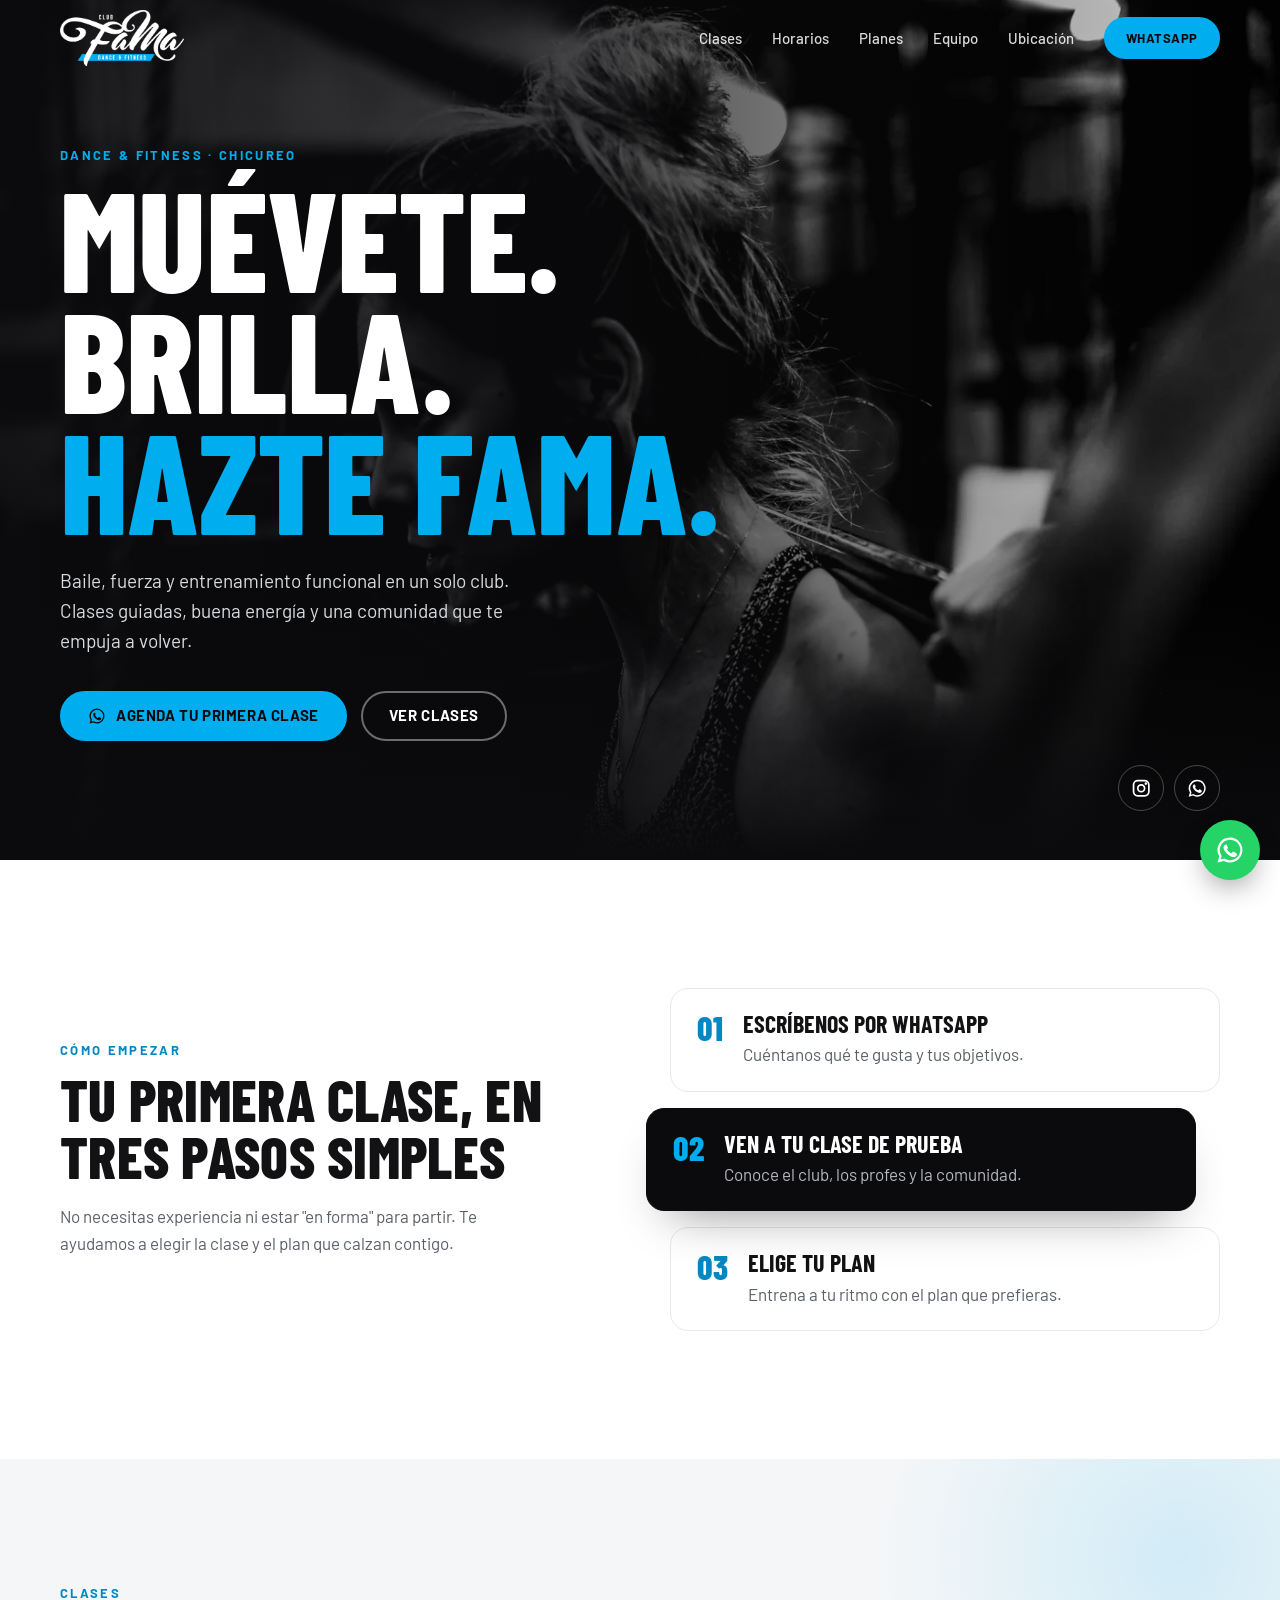
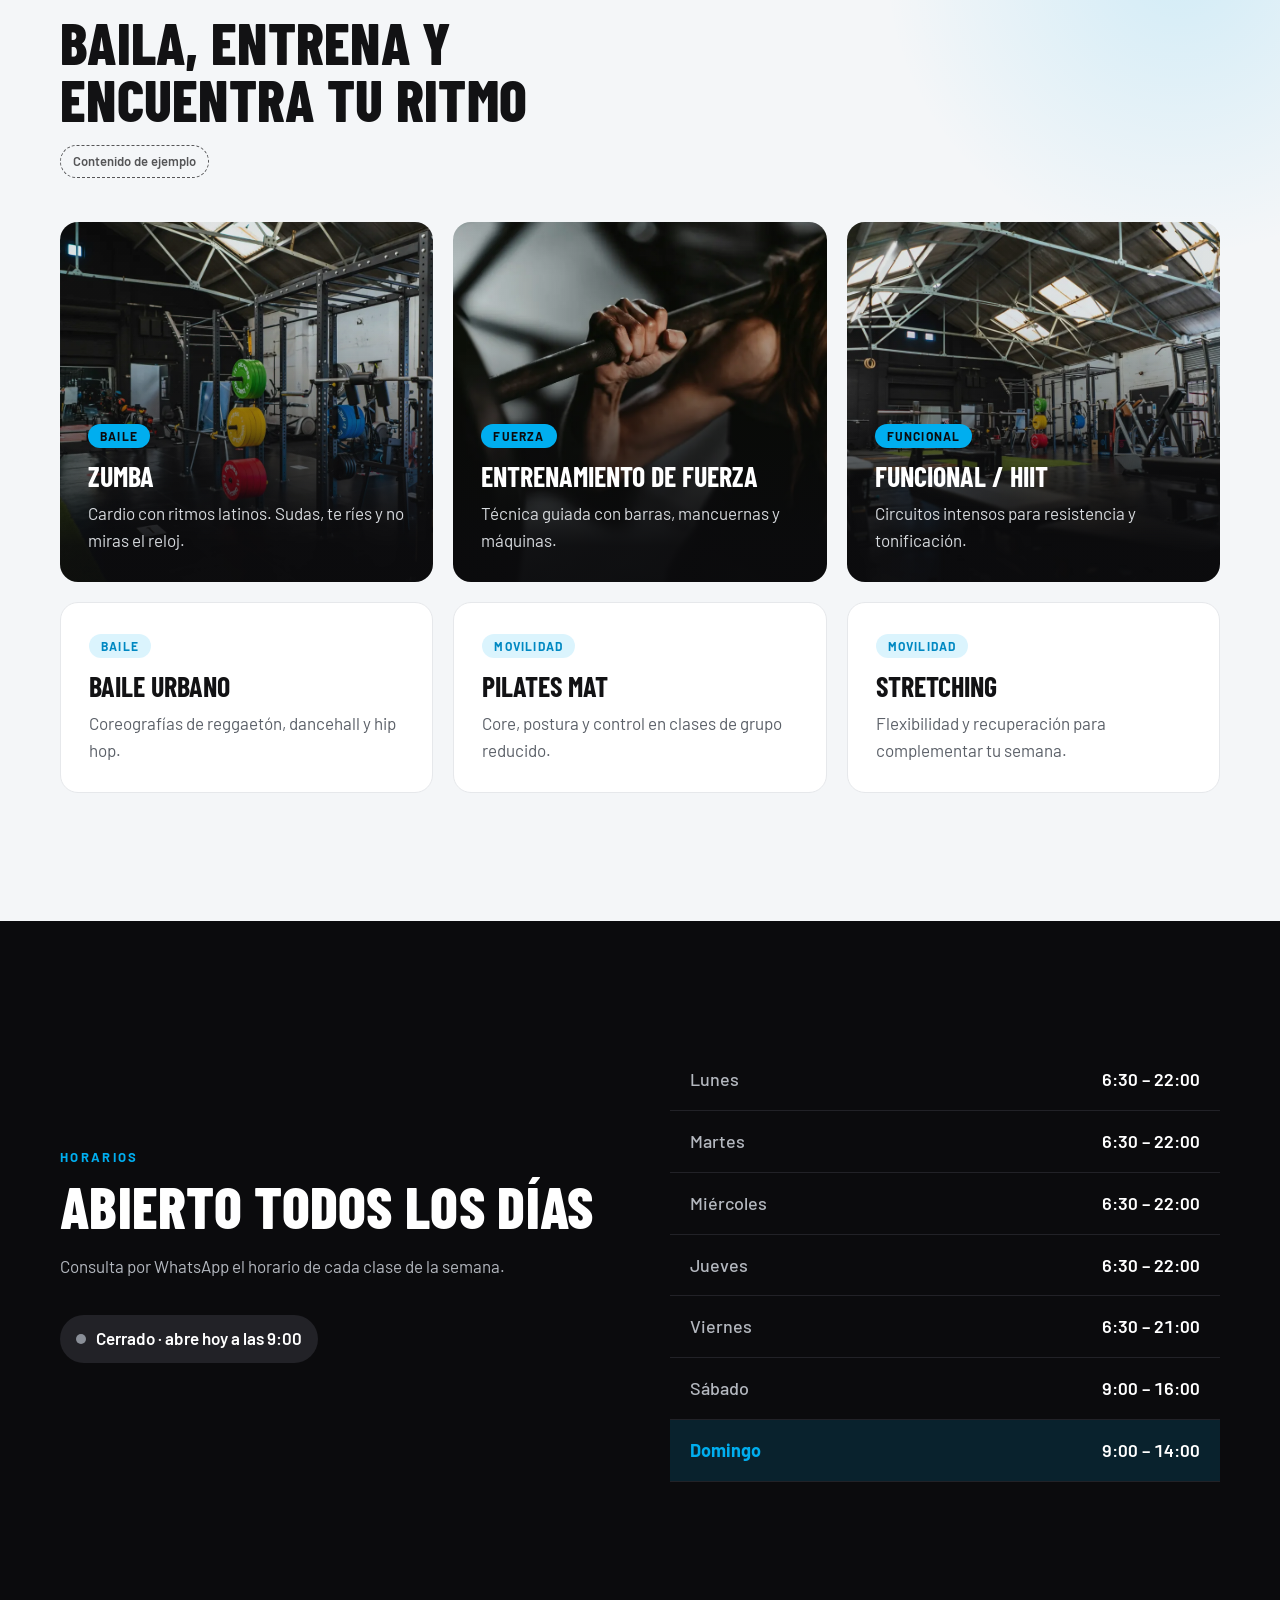
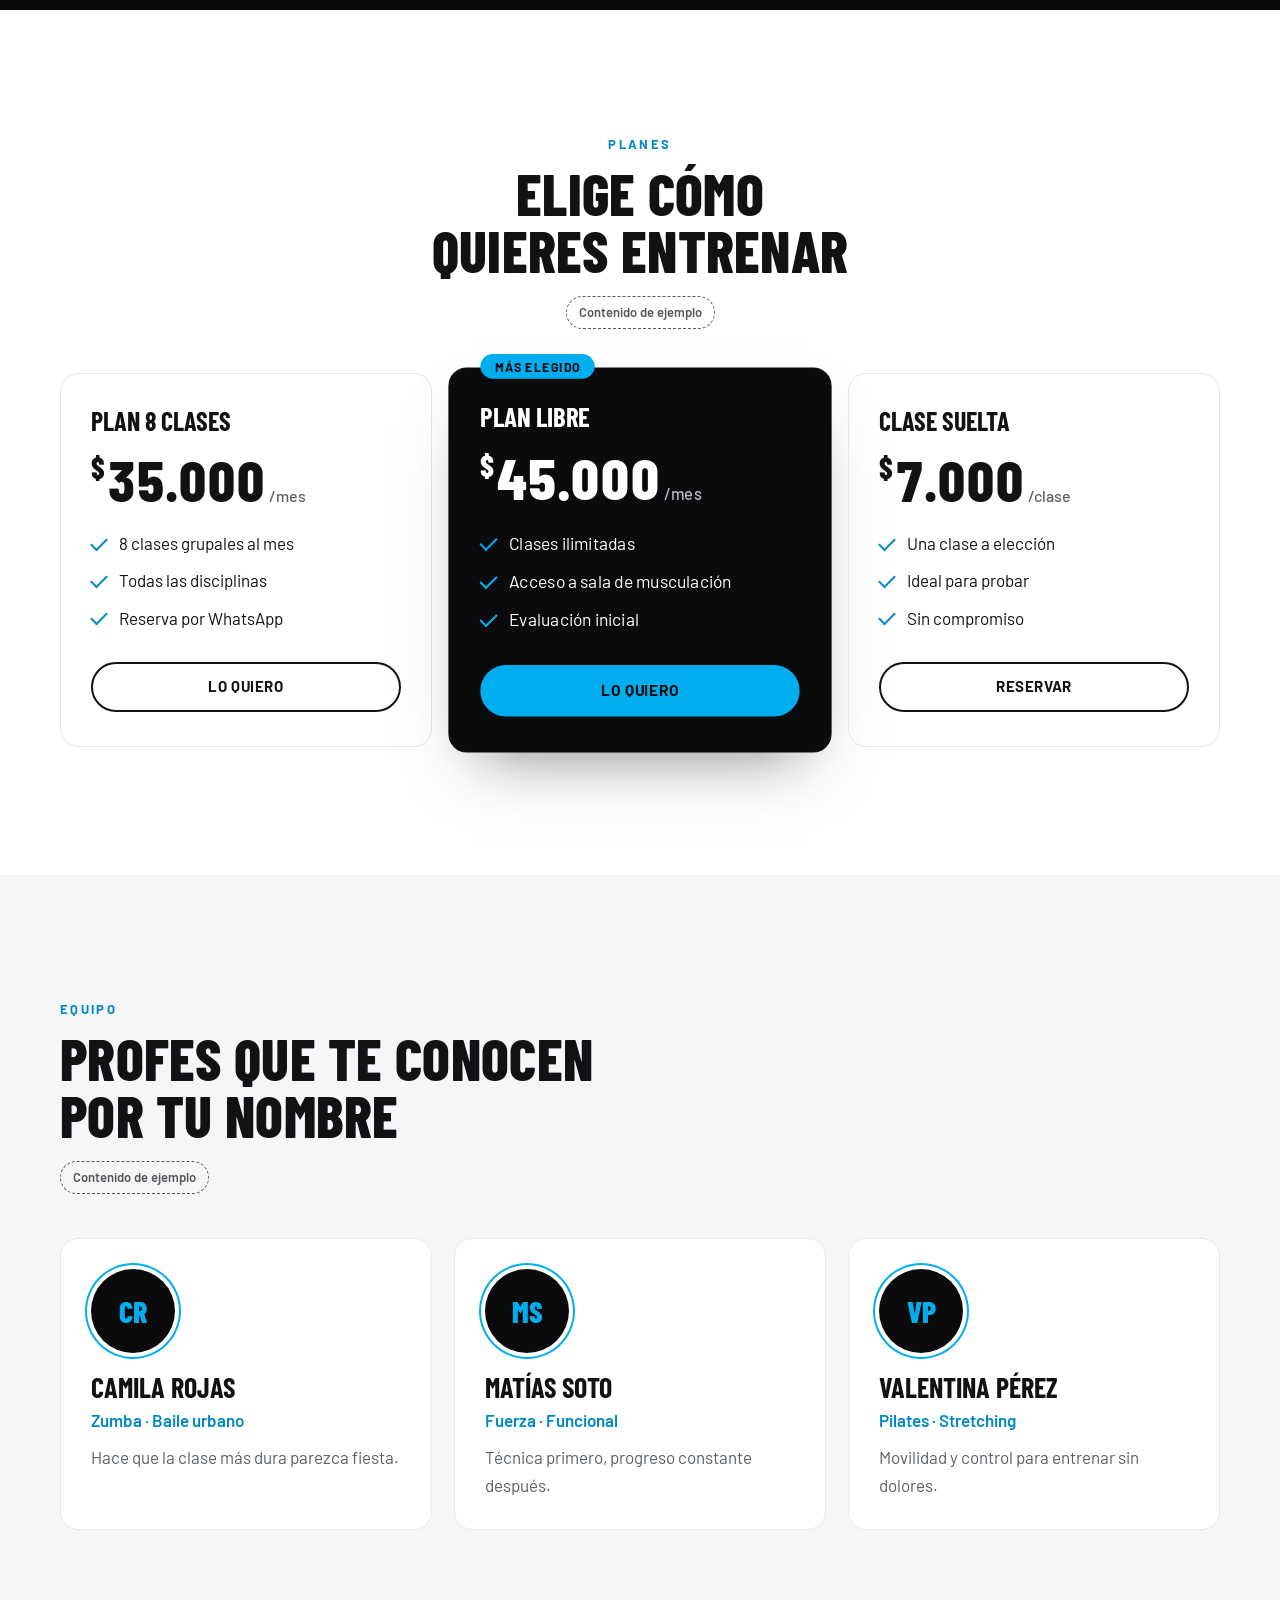
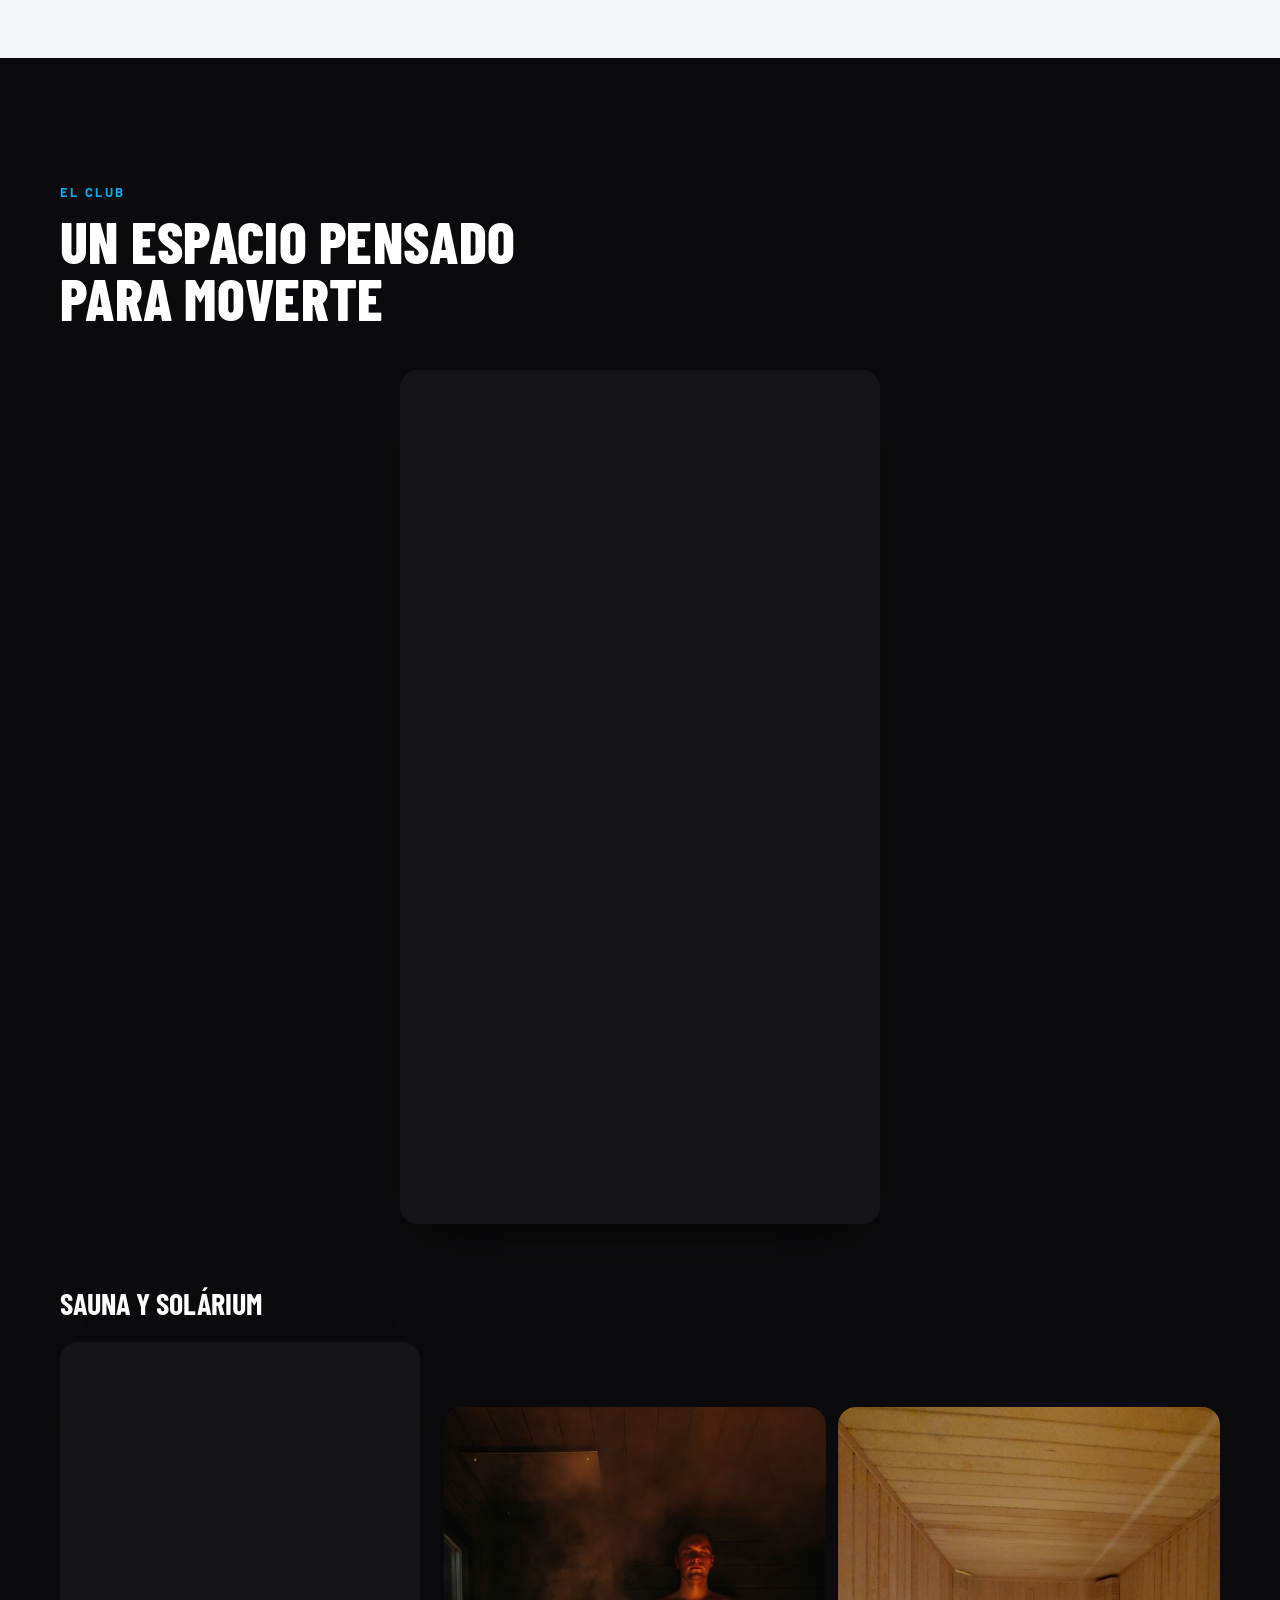
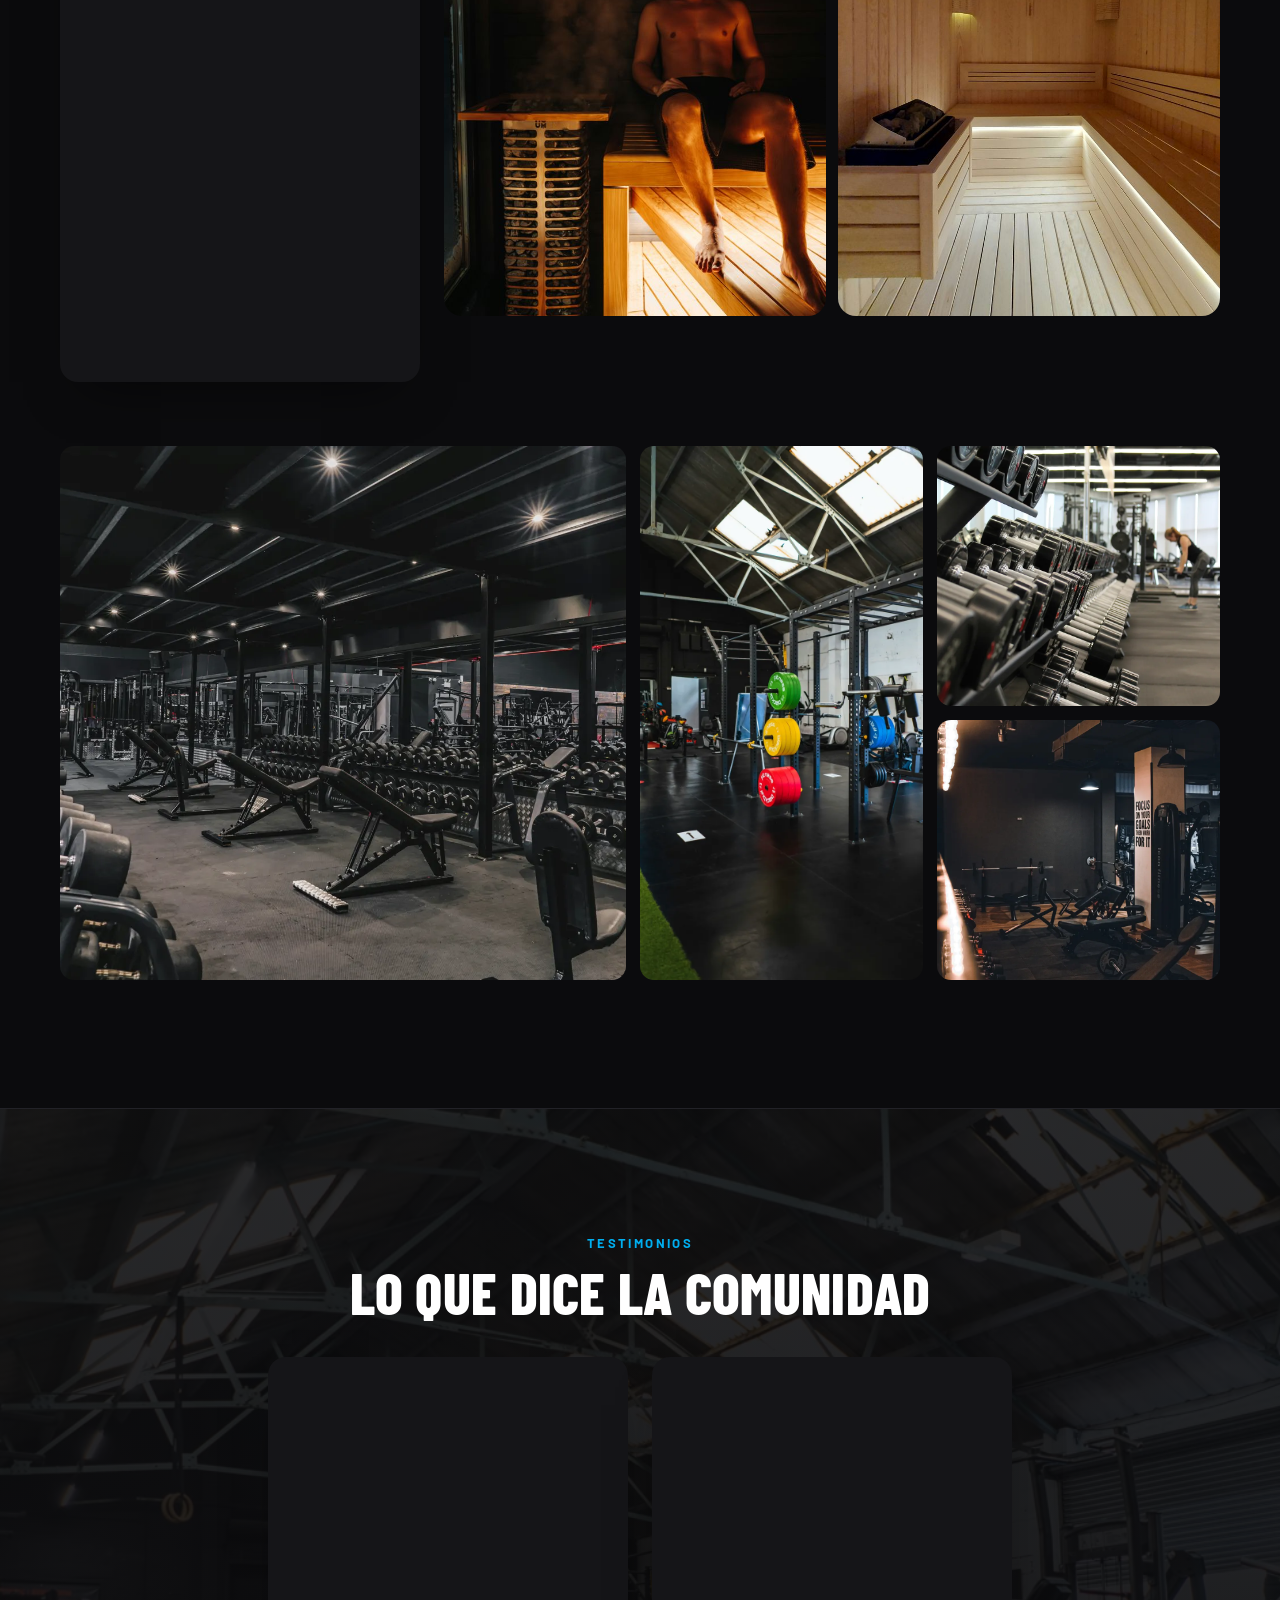
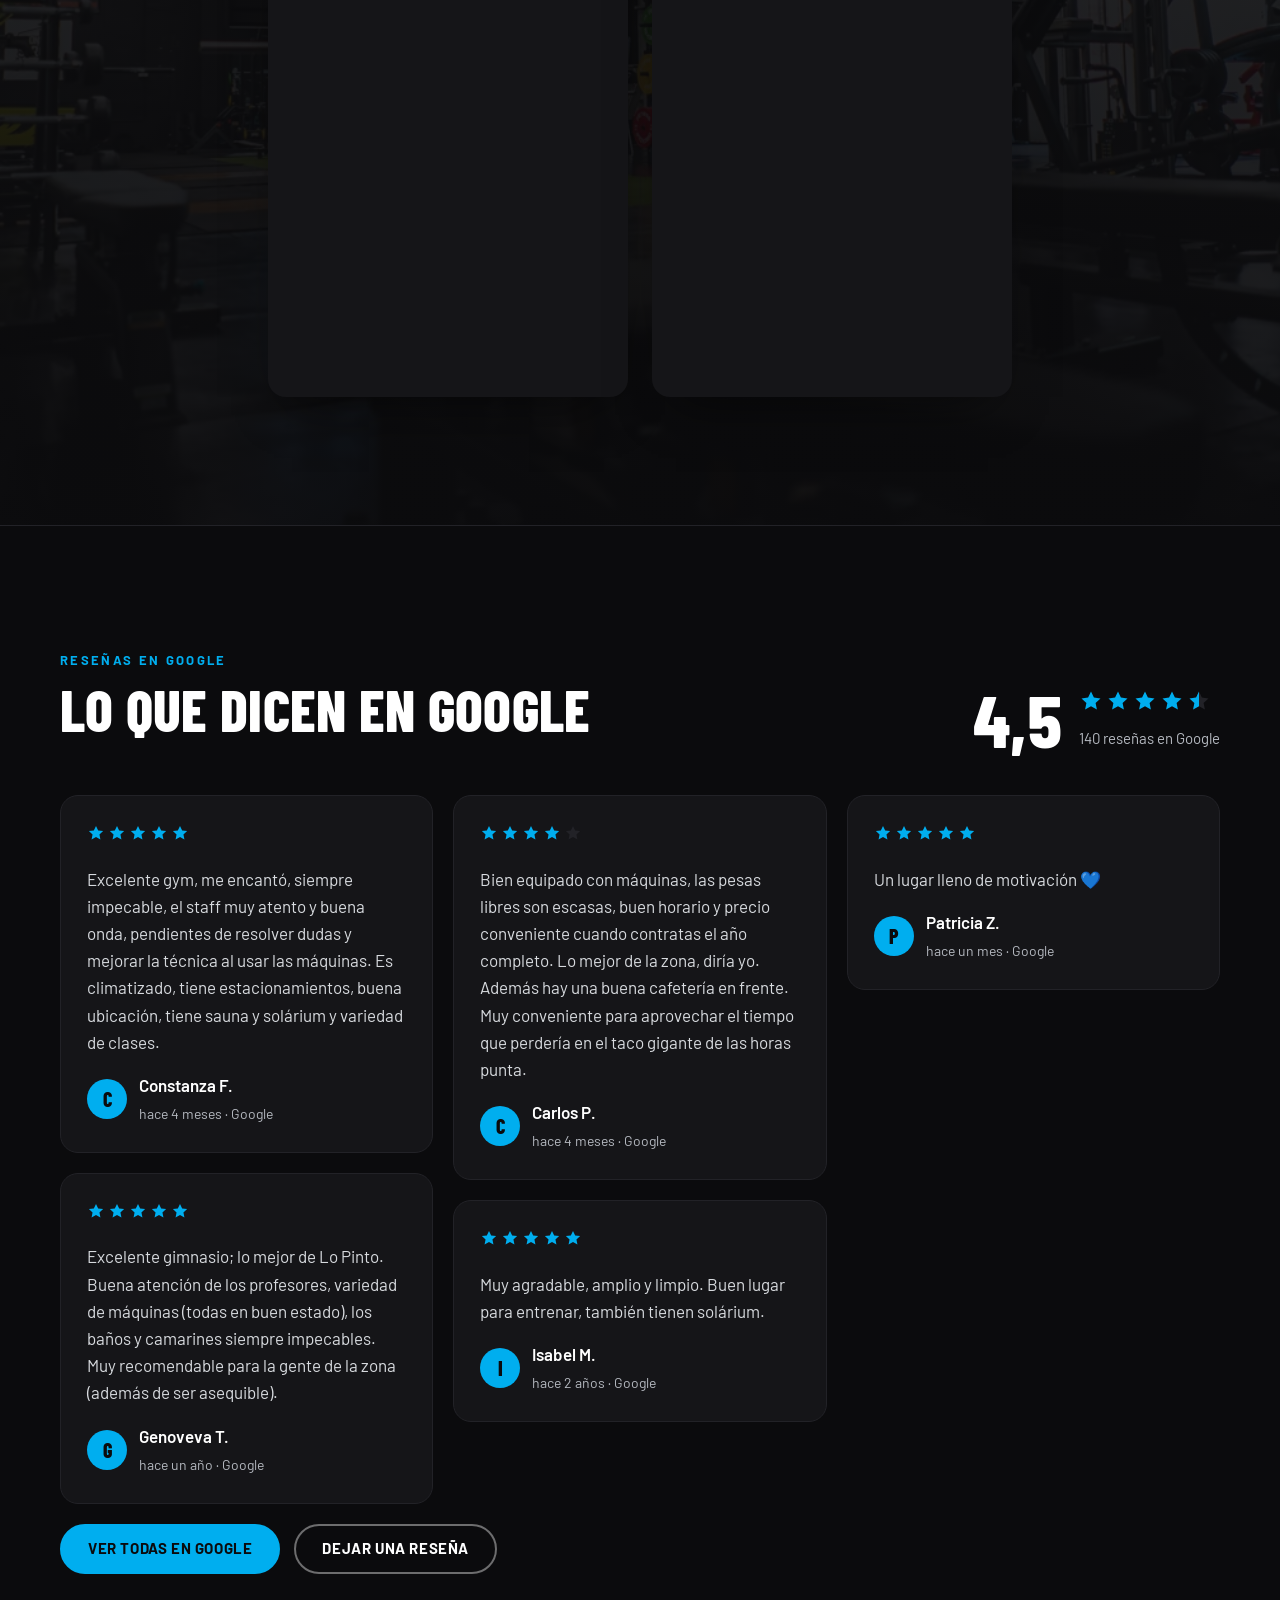
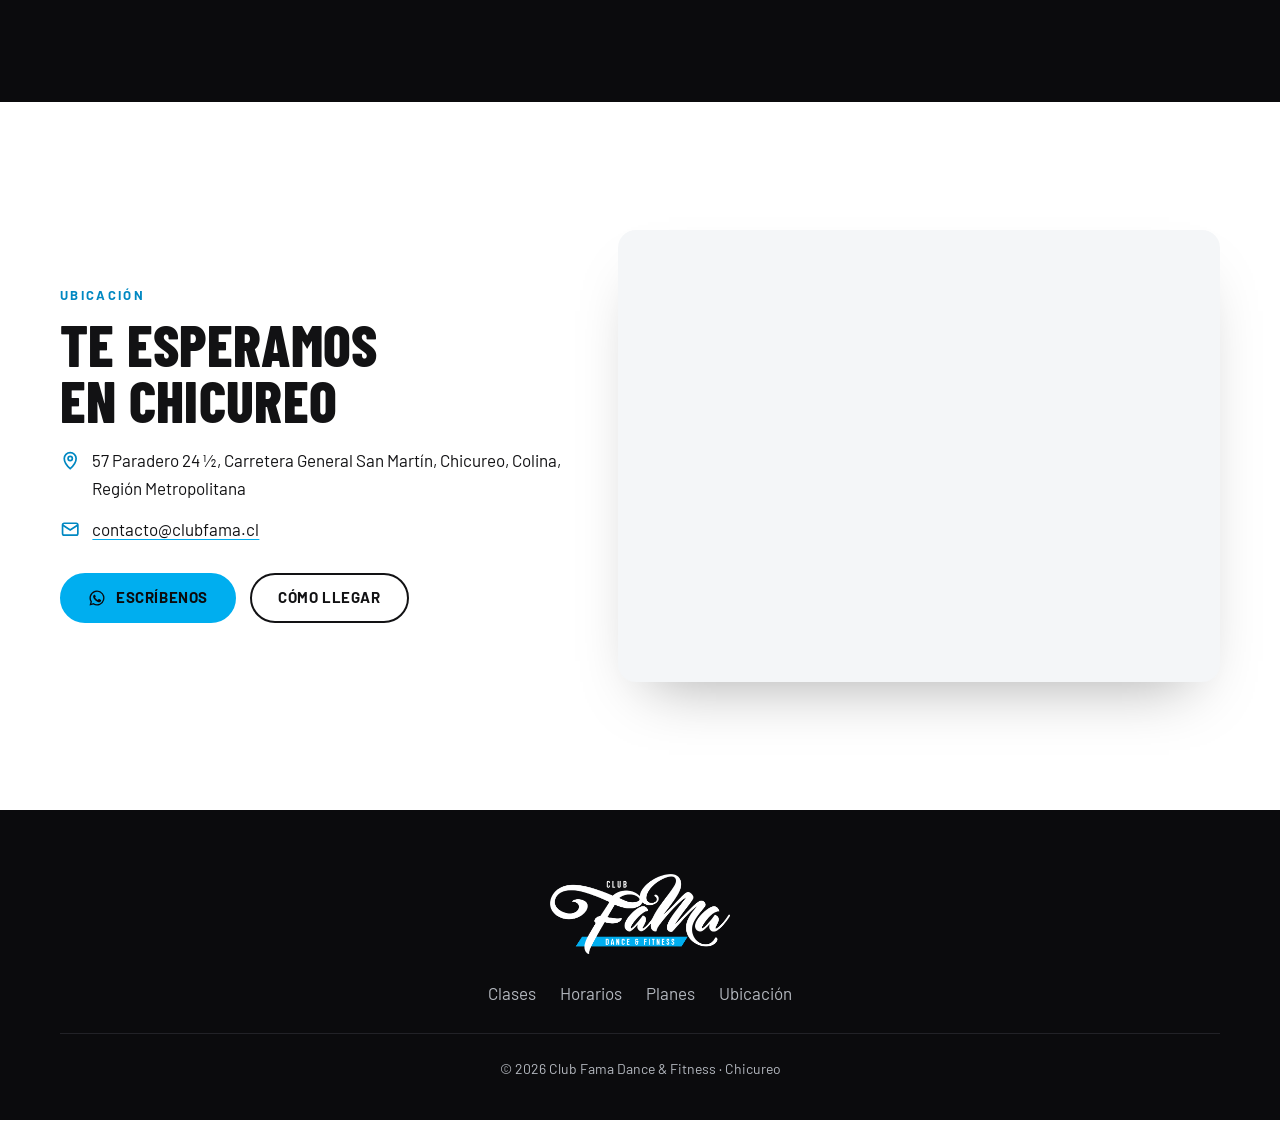
==== commit 63f82cfa: "Add Google reviews section below testimonials Shows the 4.5 rating from 140 Google reviews and five " ====
--- a/index.html
+++ b/index.html
@@ -242,6 +242,56 @@
       </div>
     </section>
 
+    <!-- RESEÑAS DE GOOGLE -->
+    <section class="section reviews" id="resenas" aria-labelledby="rev-t">
+      <div class="wrap">
+        <div class="reviews__head">
+          <div>
+            <p class="eyebrow">Reseñas en Google</p>
+            <h2 class="h2 h2--light" id="rev-t">Lo que dicen en Google</h2>
+          </div>
+          <div class="reviews__score">
+            <span class="reviews__num">4,5</span>
+            <div>
+              <div class="review__stars review__stars--lg" role="img" aria-label="4,5 de 5 estrellas"><span class="on"><svg viewBox="0 0 24 24" aria-hidden="true"><path d="M12 2.5l2.9 6.1 6.6.8-4.9 4.6 1.3 6.6L12 17.3l-5.9 3.3 1.3-6.6-4.9-4.6 6.6-.8z"/></svg></span><span class="on"><svg viewBox="0 0 24 24" aria-hidden="true"><path d="M12 2.5l2.9 6.1 6.6.8-4.9 4.6 1.3 6.6L12 17.3l-5.9 3.3 1.3-6.6-4.9-4.6 6.6-.8z"/></svg></span><span class="on"><svg viewBox="0 0 24 24" aria-hidden="true"><path d="M12 2.5l2.9 6.1 6.6.8-4.9 4.6 1.3 6.6L12 17.3l-5.9 3.3 1.3-6.6-4.9-4.6 6.6-.8z"/></svg></span><span class="on"><svg viewBox="0 0 24 24" aria-hidden="true"><path d="M12 2.5l2.9 6.1 6.6.8-4.9 4.6 1.3 6.6L12 17.3l-5.9 3.3 1.3-6.6-4.9-4.6 6.6-.8z"/></svg></span><span class="half"><svg viewBox="0 0 24 24" aria-hidden="true"><path d="M12 2.5l2.9 6.1 6.6.8-4.9 4.6 1.3 6.6L12 17.3l-5.9 3.3 1.3-6.6-4.9-4.6 6.6-.8z"/></svg><svg class="fill" viewBox="0 0 24 24" aria-hidden="true"><path d="M12 2.5l2.9 6.1 6.6.8-4.9 4.6 1.3 6.6L12 17.3l-5.9 3.3 1.3-6.6-4.9-4.6 6.6-.8z"/></svg></span></div>
+              <p>140 reseñas en Google</p>
+            </div>
+          </div>
+        </div>
+        <div class="reviews__grid">
+          <article class="review">
+            <div class="review__stars" role="img" aria-label="5 de 5 estrellas"><span class="on"><svg viewBox="0 0 24 24" aria-hidden="true"><path d="M12 2.5l2.9 6.1 6.6.8-4.9 4.6 1.3 6.6L12 17.3l-5.9 3.3 1.3-6.6-4.9-4.6 6.6-.8z"/></svg></span><span class="on"><svg viewBox="0 0 24 24" aria-hidden="true"><path d="M12 2.5l2.9 6.1 6.6.8-4.9 4.6 1.3 6.6L12 17.3l-5.9 3.3 1.3-6.6-4.9-4.6 6.6-.8z"/></svg></span><span class="on"><svg viewBox="0 0 24 24" aria-hidden="true"><path d="M12 2.5l2.9 6.1 6.6.8-4.9 4.6 1.3 6.6L12 17.3l-5.9 3.3 1.3-6.6-4.9-4.6 6.6-.8z"/></svg></span><span class="on"><svg viewBox="0 0 24 24" aria-hidden="true"><path d="M12 2.5l2.9 6.1 6.6.8-4.9 4.6 1.3 6.6L12 17.3l-5.9 3.3 1.3-6.6-4.9-4.6 6.6-.8z"/></svg></span><span class="on"><svg viewBox="0 0 24 24" aria-hidden="true"><path d="M12 2.5l2.9 6.1 6.6.8-4.9 4.6 1.3 6.6L12 17.3l-5.9 3.3 1.3-6.6-4.9-4.6 6.6-.8z"/></svg></span></div>
+            <p class="review__text">Excelente gym, me encantó, siempre impecable, el staff muy atento y buena onda, pendientes de resolver dudas y mejorar la técnica al usar las máquinas. Es climatizado, tiene estacionamientos, buena ubicación, tiene sauna y solárium y variedad de clases.</p>
+            <footer class="review__who"><span class="review__avatar" aria-hidden="true">C</span><span><strong>Constanza F.</strong><small>hace 4 meses · Google</small></span></footer>
+          </article>
+          <article class="review">
+            <div class="review__stars" role="img" aria-label="5 de 5 estrellas"><span class="on"><svg viewBox="0 0 24 24" aria-hidden="true"><path d="M12 2.5l2.9 6.1 6.6.8-4.9 4.6 1.3 6.6L12 17.3l-5.9 3.3 1.3-6.6-4.9-4.6 6.6-.8z"/></svg></span><span class="on"><svg viewBox="0 0 24 24" aria-hidden="true"><path d="M12 2.5l2.9 6.1 6.6.8-4.9 4.6 1.3 6.6L12 17.3l-5.9 3.3 1.3-6.6-4.9-4.6 6.6-.8z"/></svg></span><span class="on"><svg viewBox="0 0 24 24" aria-hidden="true"><path d="M12 2.5l2.9 6.1 6.6.8-4.9 4.6 1.3 6.6L12 17.3l-5.9 3.3 1.3-6.6-4.9-4.6 6.6-.8z"/></svg></span><span class="on"><svg viewBox="0 0 24 24" aria-hidden="true"><path d="M12 2.5l2.9 6.1 6.6.8-4.9 4.6 1.3 6.6L12 17.3l-5.9 3.3 1.3-6.6-4.9-4.6 6.6-.8z"/></svg></span><span class="on"><svg viewBox="0 0 24 24" aria-hidden="true"><path d="M12 2.5l2.9 6.1 6.6.8-4.9 4.6 1.3 6.6L12 17.3l-5.9 3.3 1.3-6.6-4.9-4.6 6.6-.8z"/></svg></span></div>
+            <p class="review__text">Excelente gimnasio; lo mejor de Lo Pinto. Buena atención de los profesores, variedad de máquinas (todas en buen estado), los baños y camarines siempre impecables. Muy recomendable para la gente de la zona (además de ser asequible).</p>
+            <footer class="review__who"><span class="review__avatar" aria-hidden="true">G</span><span><strong>Genoveva T.</strong><small>hace un año · Google</small></span></footer>
+          </article>
+          <article class="review">
+            <div class="review__stars" role="img" aria-label="4 de 5 estrellas"><span class="on"><svg viewBox="0 0 24 24" aria-hidden="true"><path d="M12 2.5l2.9 6.1 6.6.8-4.9 4.6 1.3 6.6L12 17.3l-5.9 3.3 1.3-6.6-4.9-4.6 6.6-.8z"/></svg></span><span class="on"><svg viewBox="0 0 24 24" aria-hidden="true"><path d="M12 2.5l2.9 6.1 6.6.8-4.9 4.6 1.3 6.6L12 17.3l-5.9 3.3 1.3-6.6-4.9-4.6 6.6-.8z"/></svg></span><span class="on"><svg viewBox="0 0 24 24" aria-hidden="true"><path d="M12 2.5l2.9 6.1 6.6.8-4.9 4.6 1.3 6.6L12 17.3l-5.9 3.3 1.3-6.6-4.9-4.6 6.6-.8z"/></svg></span><span class="on"><svg viewBox="0 0 24 24" aria-hidden="true"><path d="M12 2.5l2.9 6.1 6.6.8-4.9 4.6 1.3 6.6L12 17.3l-5.9 3.3 1.3-6.6-4.9-4.6 6.6-.8z"/></svg></span><span class="off"><svg viewBox="0 0 24 24" aria-hidden="true"><path d="M12 2.5l2.9 6.1 6.6.8-4.9 4.6 1.3 6.6L12 17.3l-5.9 3.3 1.3-6.6-4.9-4.6 6.6-.8z"/></svg></span></div>
+            <p class="review__text">Bien equipado con máquinas, las pesas libres son escasas, buen horario y precio conveniente cuando contratas el año completo. Lo mejor de la zona, diría yo. Además hay una buena cafetería en frente. Muy conveniente para aprovechar el tiempo que perdería en el taco gigante de las horas punta.</p>
+            <footer class="review__who"><span class="review__avatar" aria-hidden="true">C</span><span><strong>Carlos P.</strong><small>hace 4 meses · Google</small></span></footer>
+          </article>
+          <article class="review">
+            <div class="review__stars" role="img" aria-label="5 de 5 estrellas"><span class="on"><svg viewBox="0 0 24 24" aria-hidden="true"><path d="M12 2.5l2.9 6.1 6.6.8-4.9 4.6 1.3 6.6L12 17.3l-5.9 3.3 1.3-6.6-4.9-4.6 6.6-.8z"/></svg></span><span class="on"><svg viewBox="0 0 24 24" aria-hidden="true"><path d="M12 2.5l2.9 6.1 6.6.8-4.9 4.6 1.3 6.6L12 17.3l-5.9 3.3 1.3-6.6-4.9-4.6 6.6-.8z"/></svg></span><span class="on"><svg viewBox="0 0 24 24" aria-hidden="true"><path d="M12 2.5l2.9 6.1 6.6.8-4.9 4.6 1.3 6.6L12 17.3l-5.9 3.3 1.3-6.6-4.9-4.6 6.6-.8z"/></svg></span><span class="on"><svg viewBox="0 0 24 24" aria-hidden="true"><path d="M12 2.5l2.9 6.1 6.6.8-4.9 4.6 1.3 6.6L12 17.3l-5.9 3.3 1.3-6.6-4.9-4.6 6.6-.8z"/></svg></span><span class="on"><svg viewBox="0 0 24 24" aria-hidden="true"><path d="M12 2.5l2.9 6.1 6.6.8-4.9 4.6 1.3 6.6L12 17.3l-5.9 3.3 1.3-6.6-4.9-4.6 6.6-.8z"/></svg></span></div>
+            <p class="review__text">Muy agradable, amplio y limpio. Buen lugar para entrenar, también tienen solárium.</p>
+            <footer class="review__who"><span class="review__avatar" aria-hidden="true">I</span><span><strong>Isabel M.</strong><small>hace 2 años · Google</small></span></footer>
+          </article>
+          <article class="review">
+            <div class="review__stars" role="img" aria-label="5 de 5 estrellas"><span class="on"><svg viewBox="0 0 24 24" aria-hidden="true"><path d="M12 2.5l2.9 6.1 6.6.8-4.9 4.6 1.3 6.6L12 17.3l-5.9 3.3 1.3-6.6-4.9-4.6 6.6-.8z"/></svg></span><span class="on"><svg viewBox="0 0 24 24" aria-hidden="true"><path d="M12 2.5l2.9 6.1 6.6.8-4.9 4.6 1.3 6.6L12 17.3l-5.9 3.3 1.3-6.6-4.9-4.6 6.6-.8z"/></svg></span><span class="on"><svg viewBox="0 0 24 24" aria-hidden="true"><path d="M12 2.5l2.9 6.1 6.6.8-4.9 4.6 1.3 6.6L12 17.3l-5.9 3.3 1.3-6.6-4.9-4.6 6.6-.8z"/></svg></span><span class="on"><svg viewBox="0 0 24 24" aria-hidden="true"><path d="M12 2.5l2.9 6.1 6.6.8-4.9 4.6 1.3 6.6L12 17.3l-5.9 3.3 1.3-6.6-4.9-4.6 6.6-.8z"/></svg></span><span class="on"><svg viewBox="0 0 24 24" aria-hidden="true"><path d="M12 2.5l2.9 6.1 6.6.8-4.9 4.6 1.3 6.6L12 17.3l-5.9 3.3 1.3-6.6-4.9-4.6 6.6-.8z"/></svg></span></div>
+            <p class="review__text">Un lugar lleno de motivación 💙</p>
+            <footer class="review__who"><span class="review__avatar" aria-hidden="true">P</span><span><strong>Patricia Z.</strong><small>hace un mes · Google</small></span></footer>
+          </article>
+        </div>
+        <div class="reviews__actions">
+          <a class="btn" href="https://www.google.com/maps/search/?api=1&amp;query=Club+Fama+Chicureo" target="_blank" rel="noopener">Ver todas en Google</a>
+          <a class="btn btn--ghost" href="https://www.google.com/maps/search/?api=1&amp;query=Club+Fama+Chicureo" target="_blank" rel="noopener">Dejar una reseña</a>
+        </div>
+      </div>
+    </section>
+
     <!-- UBICACIÓN -->
     <section class="section ubicacion" id="ubicacion">
       <div class="wrap ubi__grid">
--- a/styles.css
+++ b/styles.css
@@ -246,3 +246,26 @@
   .sauna__grid { grid-template-columns: 1fr; }
   .sauna__grid .fb-video-wrap { margin-inline: auto; }
 }
+
+/* Reseñas de Google */
+.reviews { background: var(--ink); color: var(--paper); border-top: 1px solid var(--ink-3); }
+.reviews__head { display: flex; flex-wrap: wrap; justify-content: space-between; align-items: flex-end; gap: 24px; margin-bottom: 40px; }
+.reviews__score { display: flex; align-items: center; gap: 16px; }
+.reviews__num { font: 800 72px/1 var(--display); color: var(--paper); font-variant-numeric: tabular-nums; }
+.reviews__score p { margin: 6px 0 0; color: var(--muted-light); font-size: 15px; }
+.review__stars { display: flex; gap: 3px; }
+.review__stars svg { width: 18px; height: 18px; fill: currentColor; }
+.review__stars .on { color: var(--accent); }
+.review__stars .off { color: var(--ink-3); }
+.review__stars .half { position: relative; color: var(--ink-3); display: inline-flex; }
+.review__stars .half .fill { position: absolute; inset: 0; color: var(--accent); clip-path: inset(0 50% 0 0); }
+.review__stars--lg svg { width: 24px; height: 24px; }
+.reviews__grid { columns: 3 300px; column-gap: 20px; }
+.review { break-inside: avoid; display: flex; flex-direction: column; gap: 16px; margin-bottom: 20px; padding: 26px; border-radius: var(--radius); background: var(--ink-2); border: 1px solid var(--ink-3); }
+.review__text { margin: 0; color: #d7dade; }
+.review__who { display: flex; align-items: center; gap: 12px; }
+.review__who strong { display: block; font-weight: 600; }
+.review__who small { color: var(--muted-light); font-size: 14px; }
+.review__avatar { width: 40px; height: 40px; border-radius: 50%; display: grid; place-items: center; background: var(--accent); color: var(--ink); font: 800 20px/1 var(--display); }
+.reviews__actions { display: flex; flex-wrap: wrap; gap: 14px; margin-top: 20px; }
+@media (max-width: 600px) { .reviews__actions .btn { flex: 1 1 100%; justify-content: center; } .reviews__num { font-size: 60px; } }
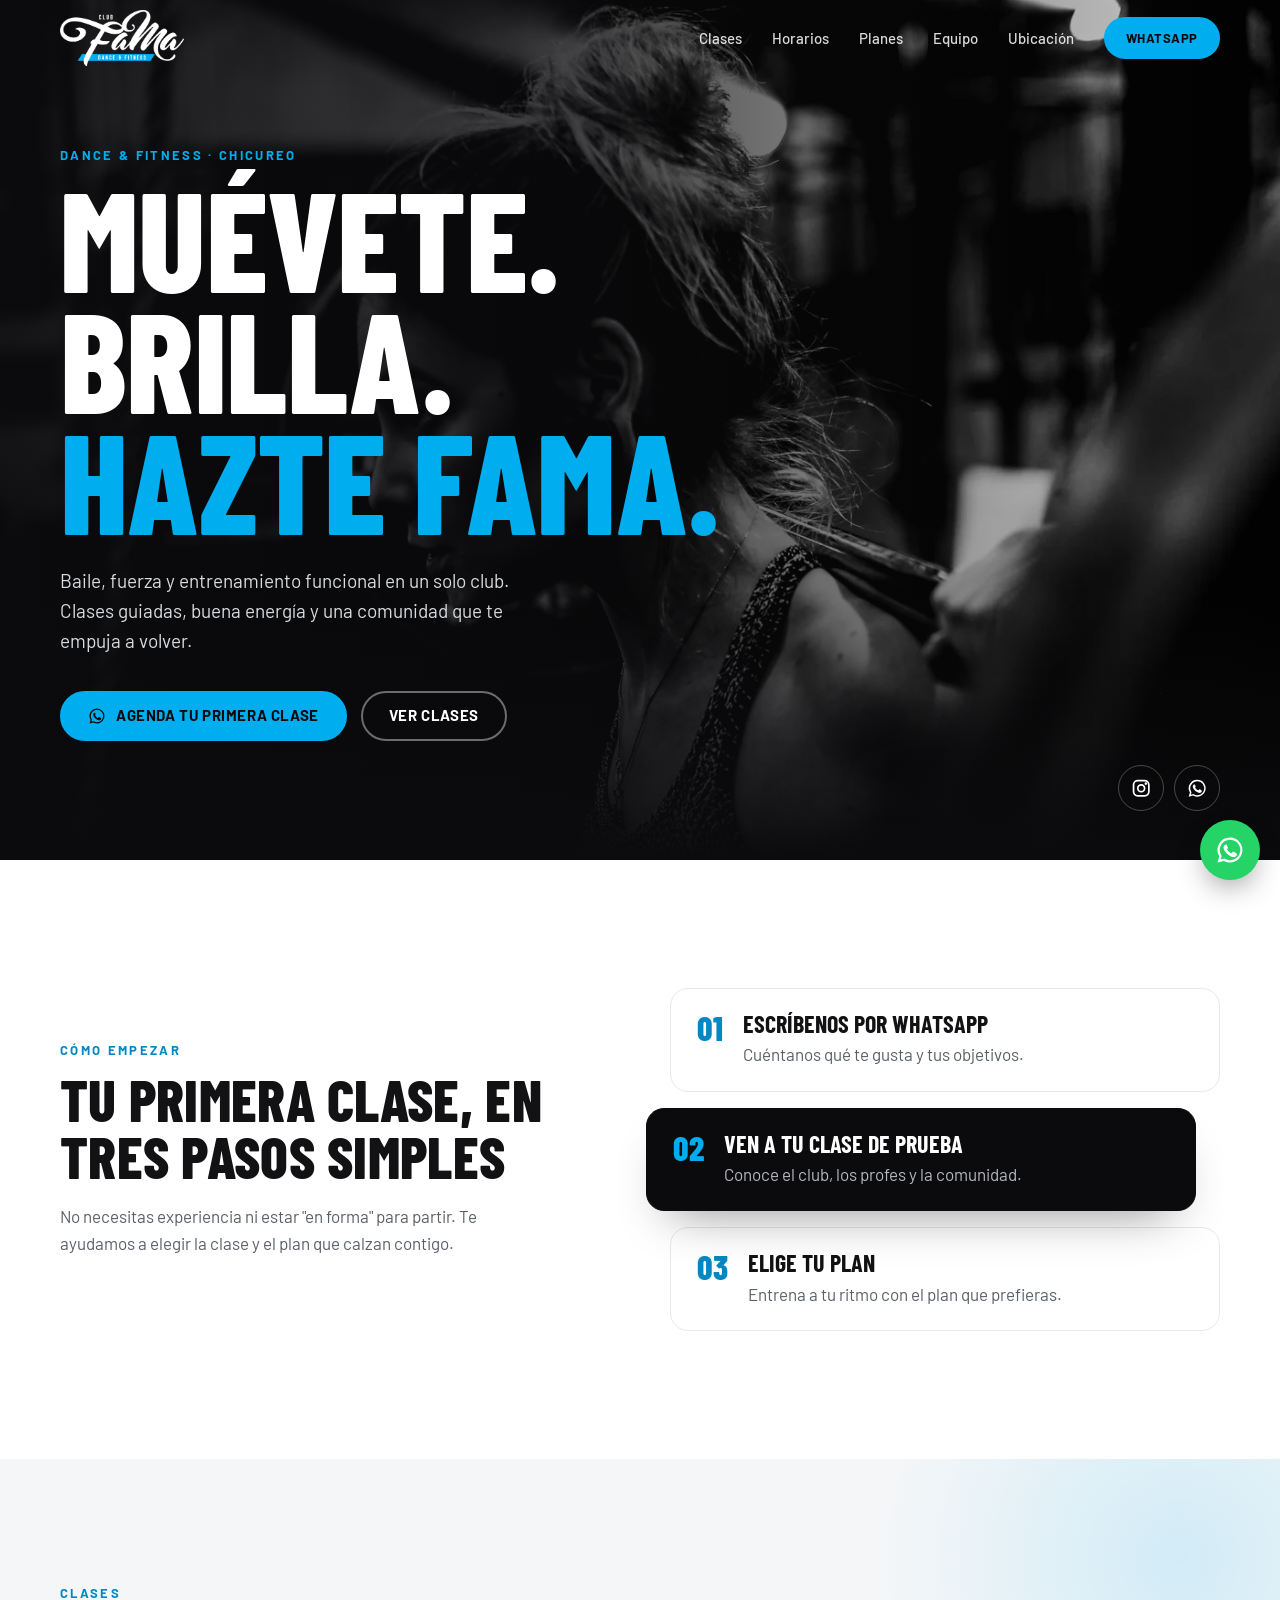
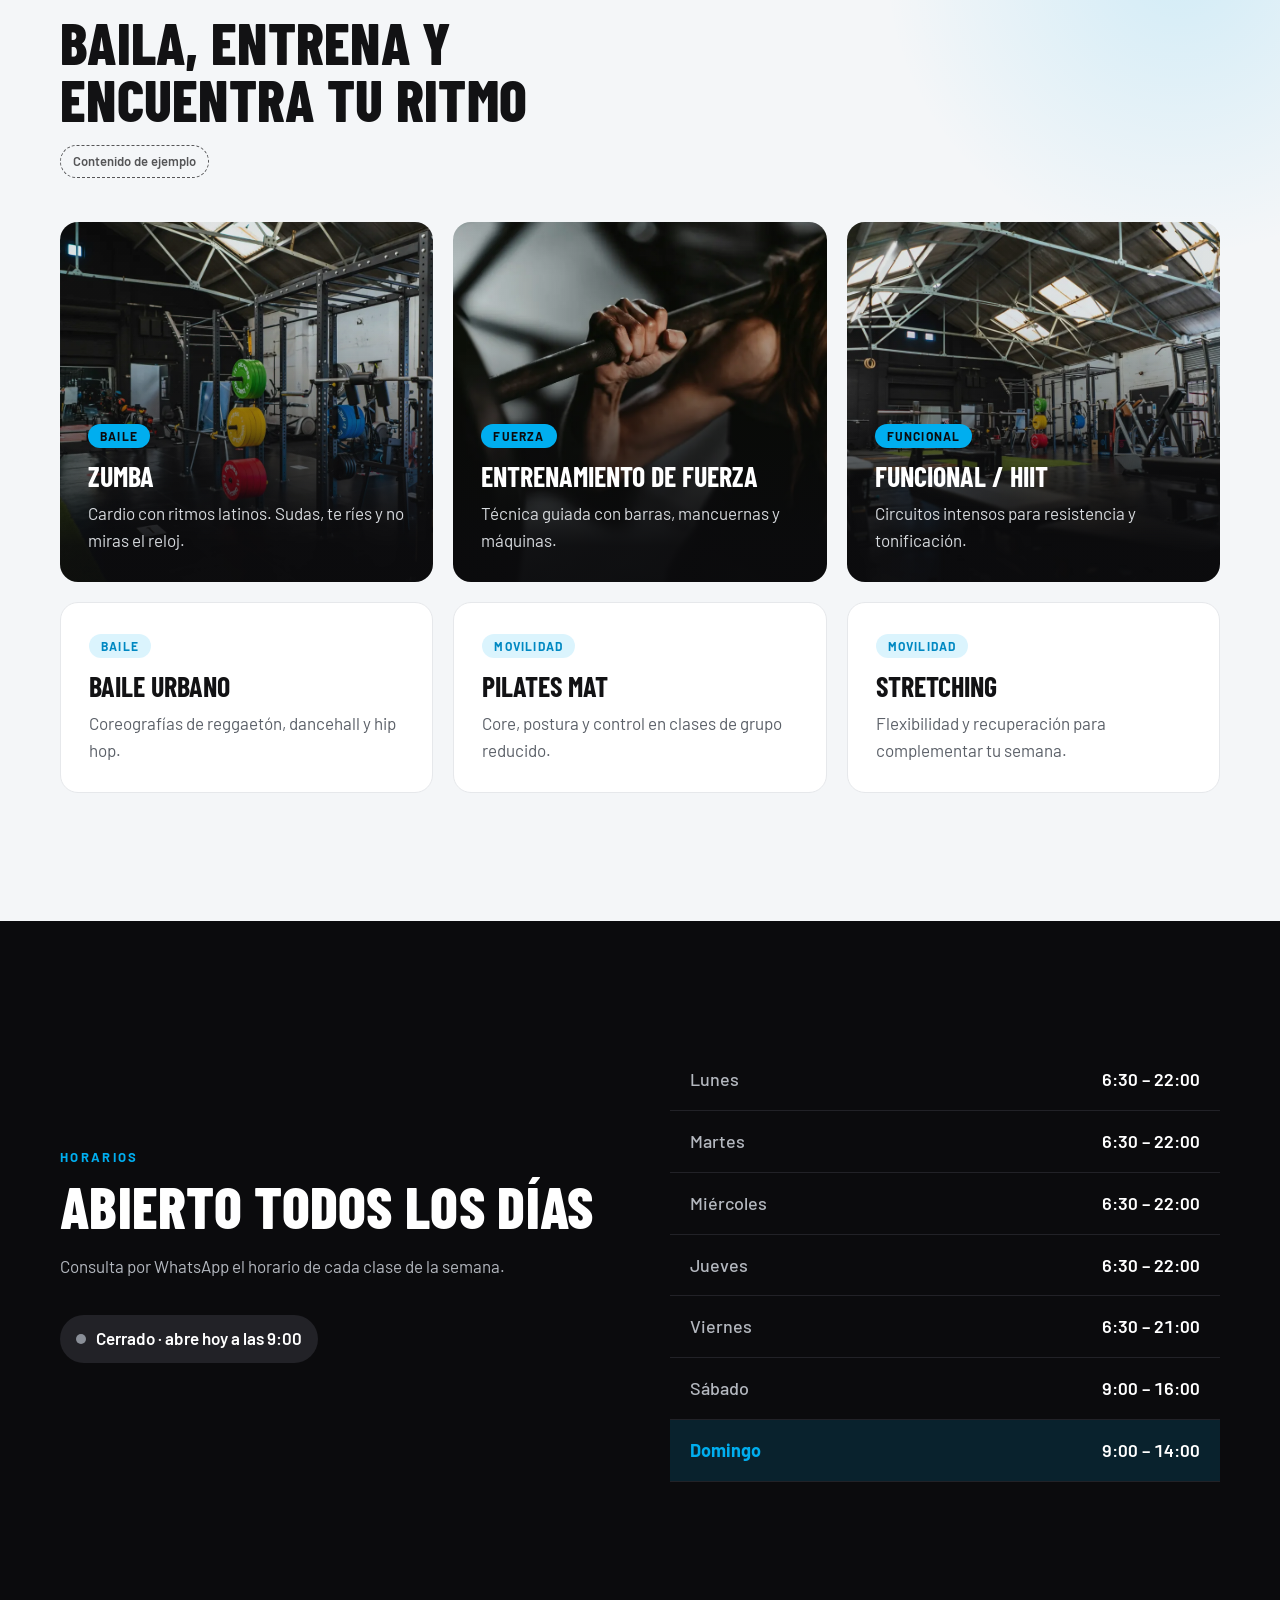
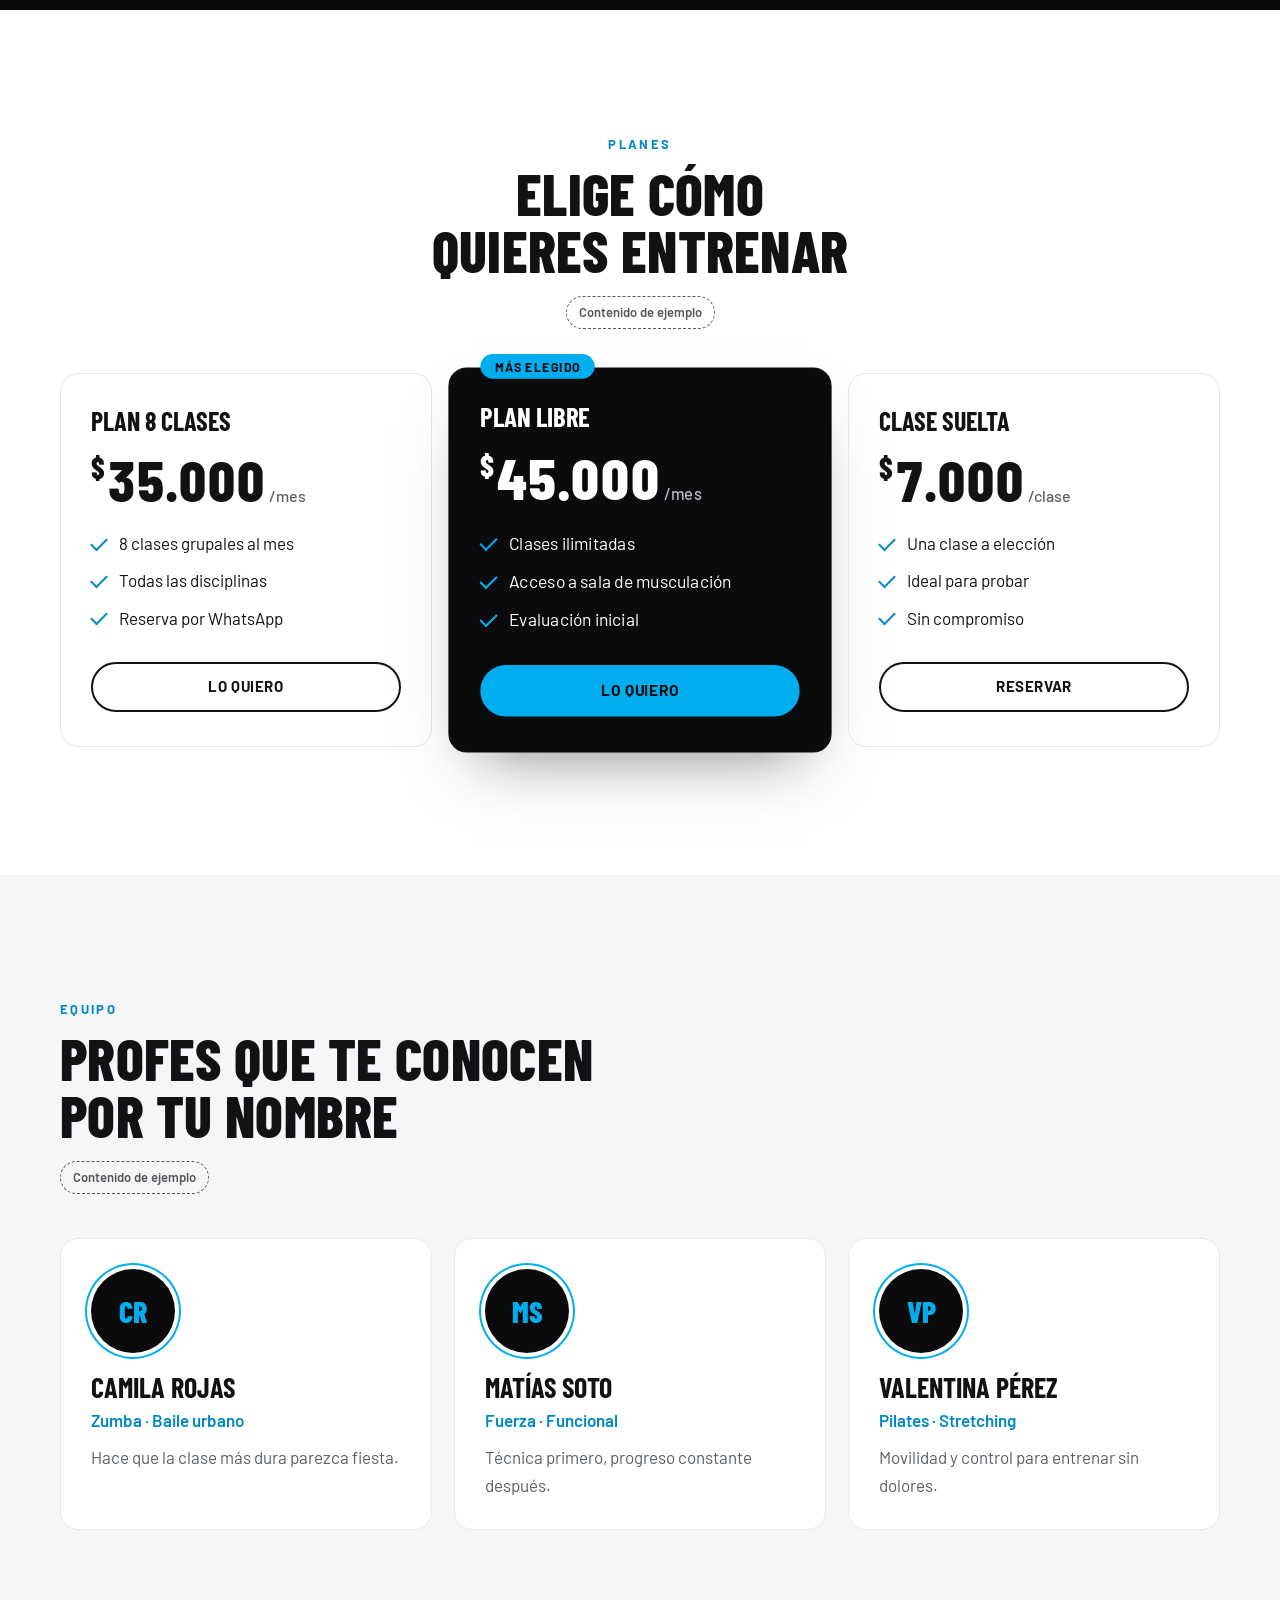
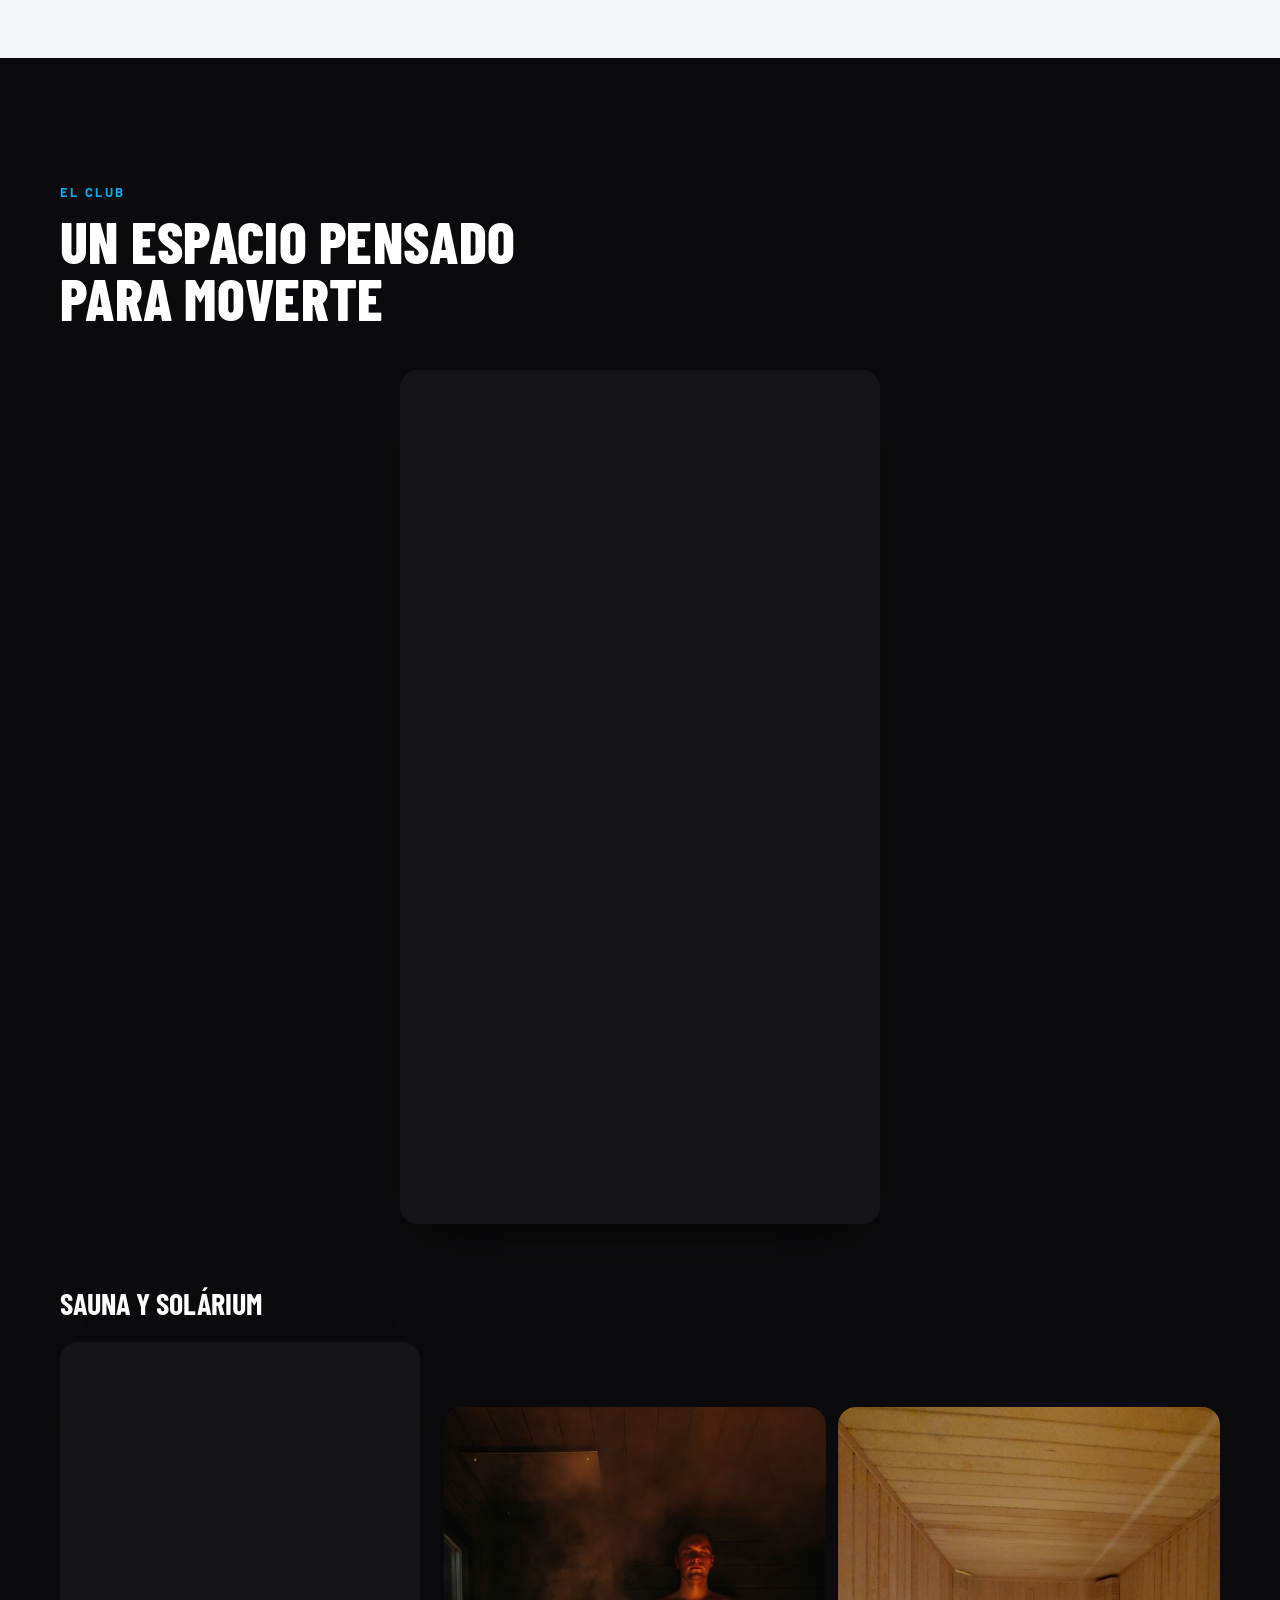
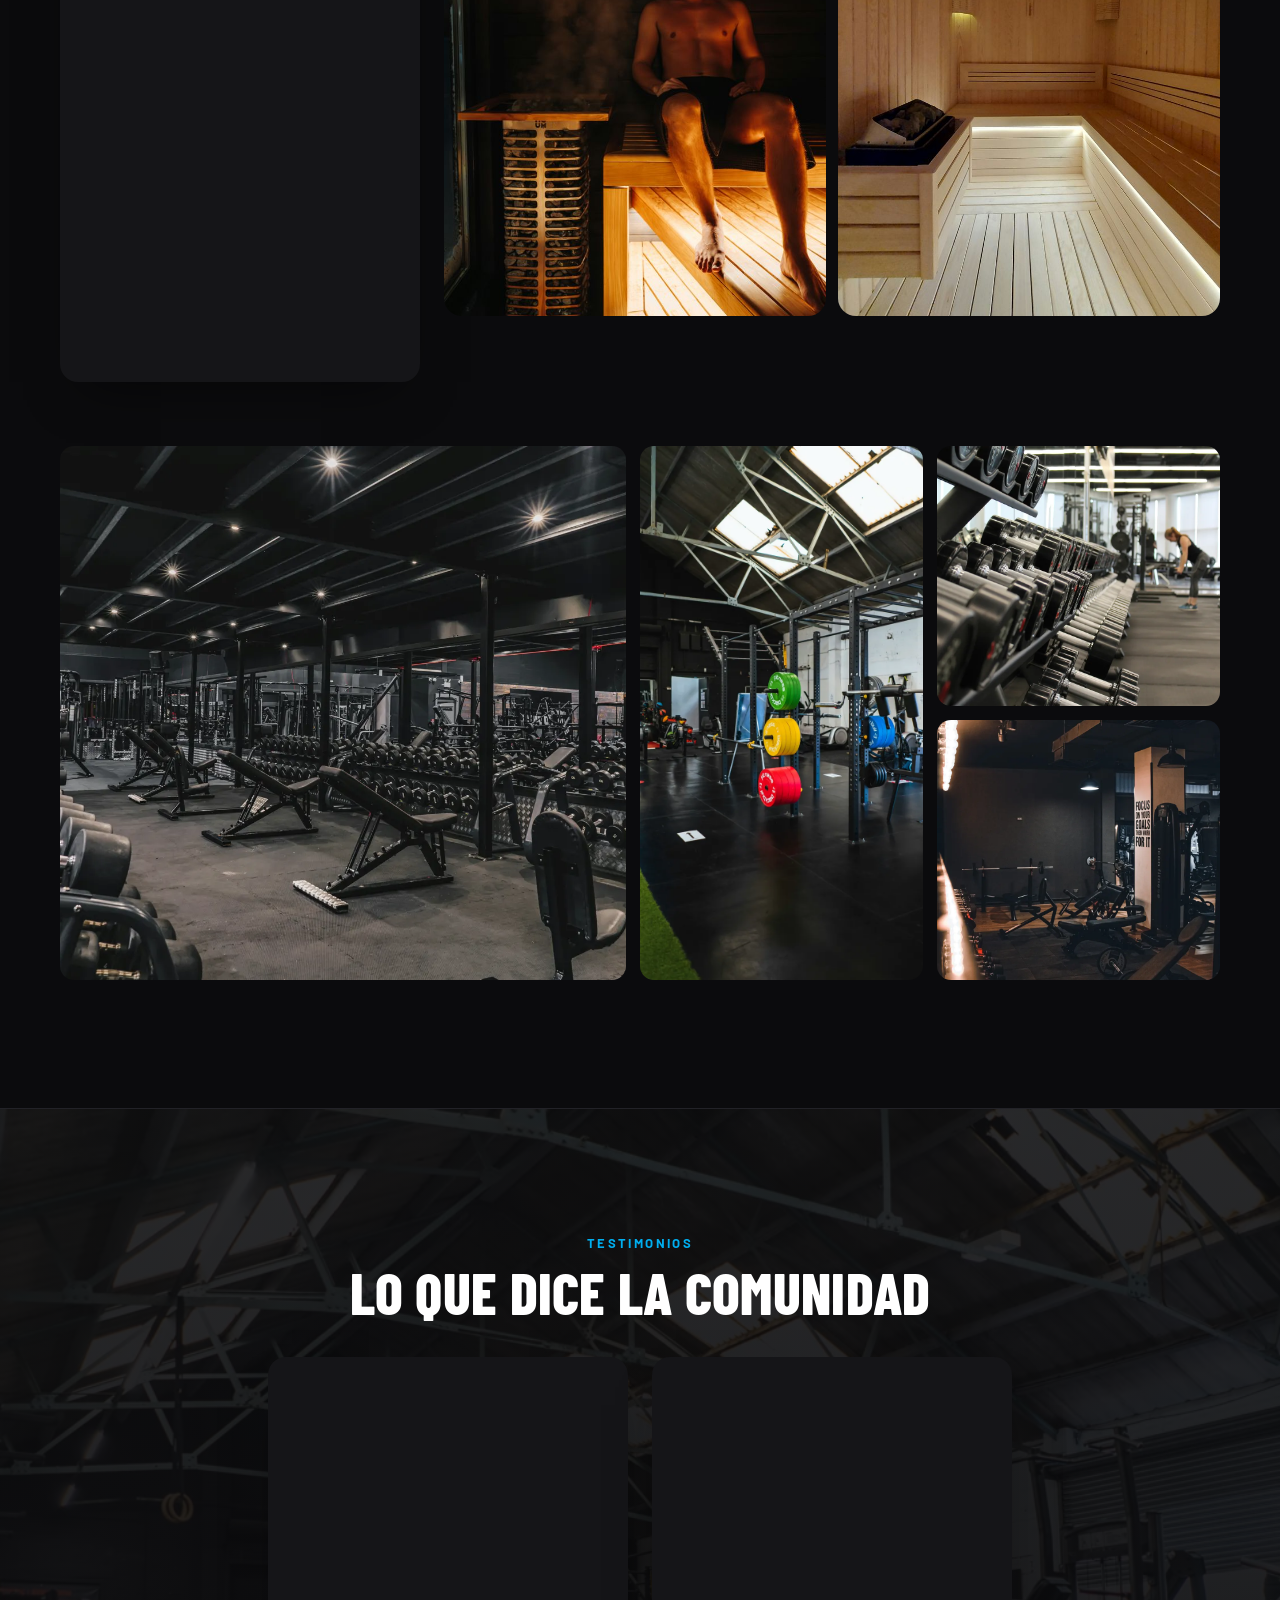
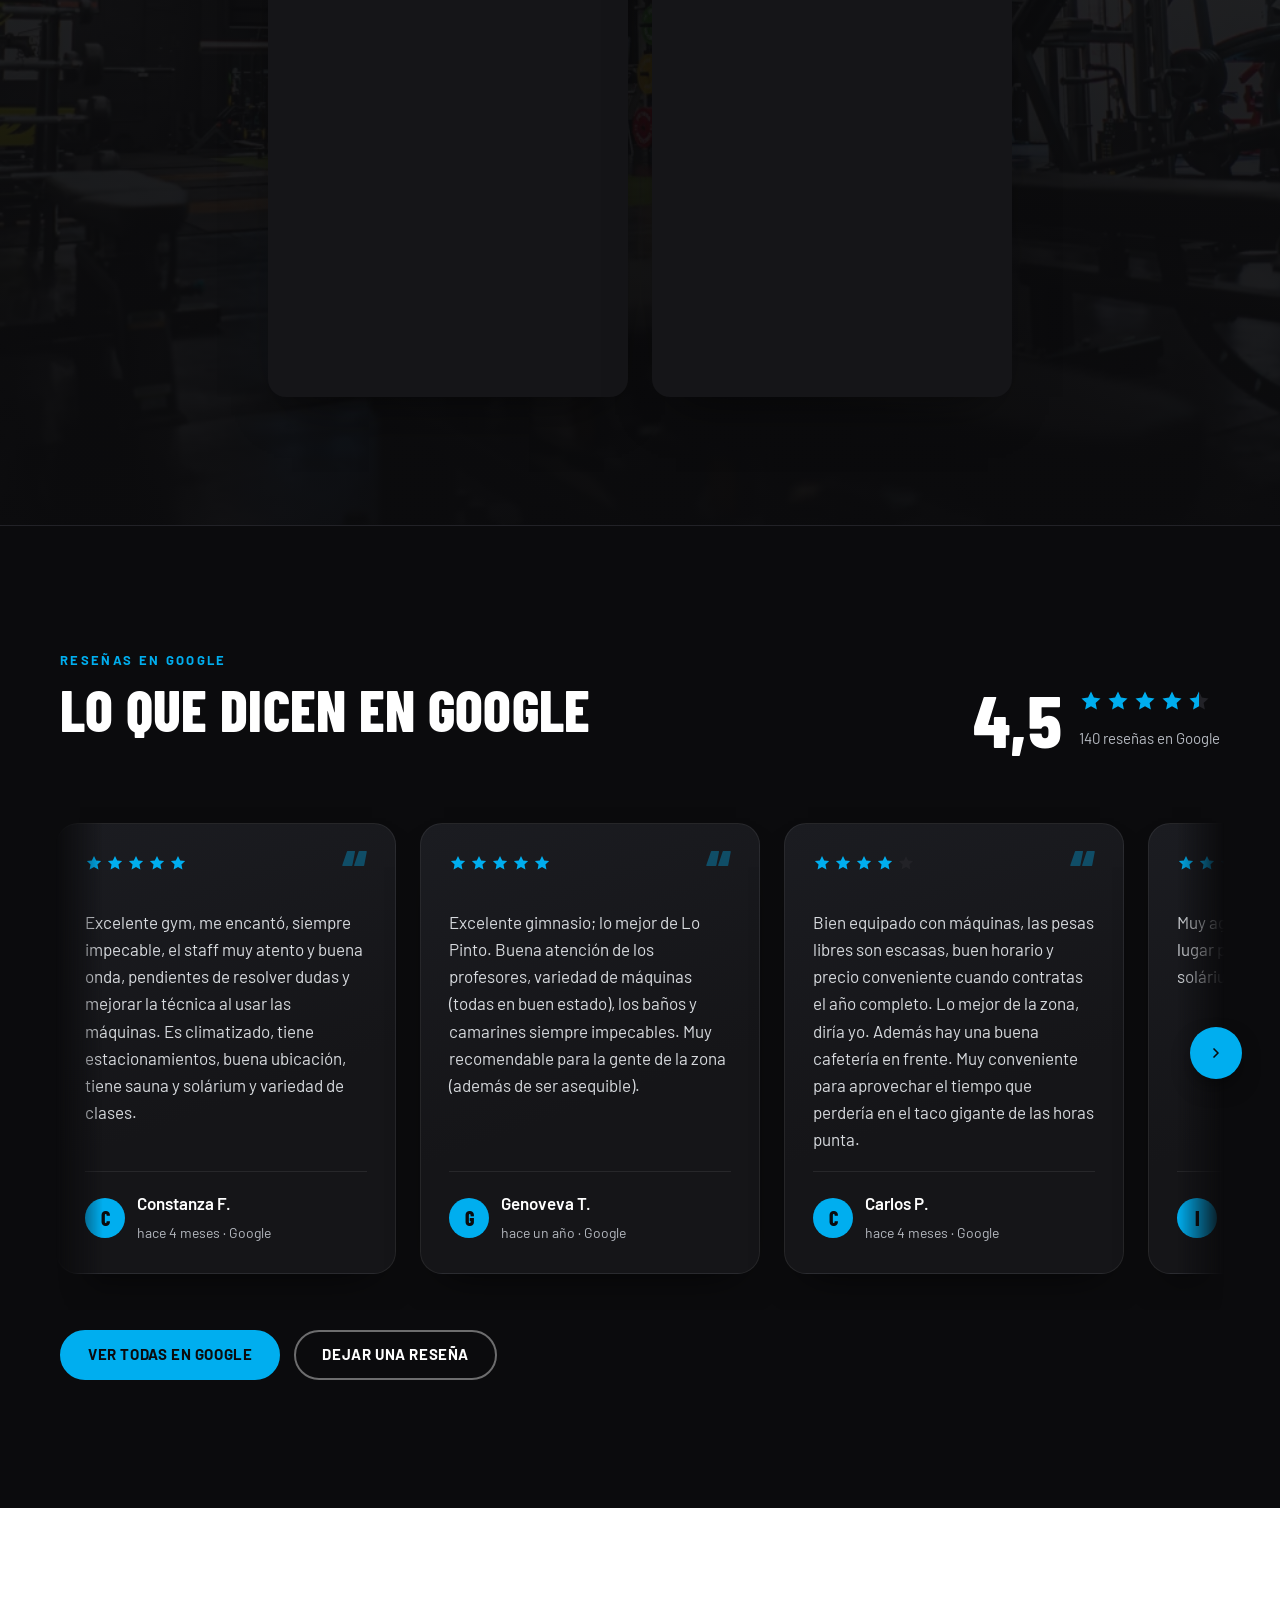
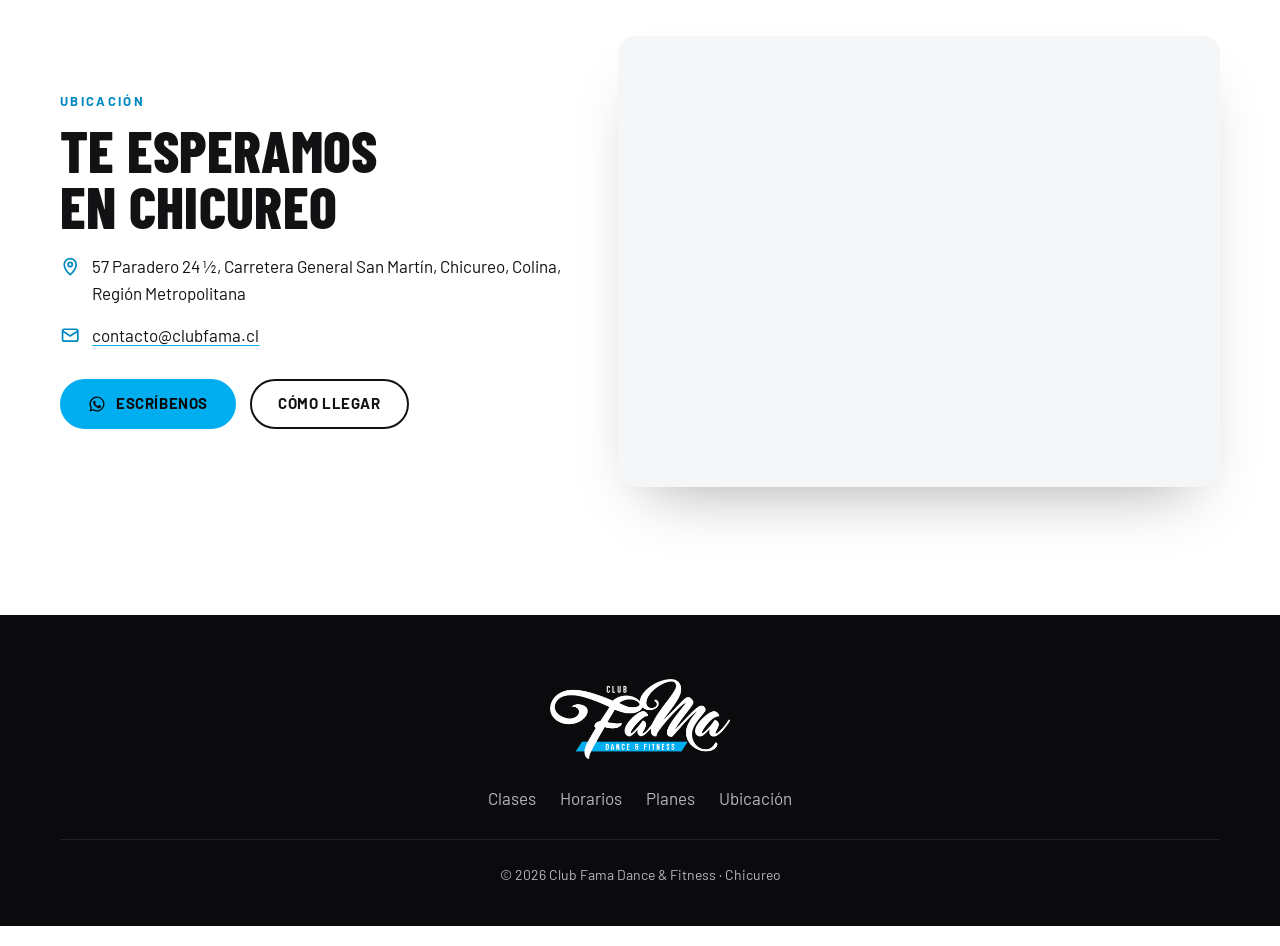
==== commit 0e76dcc0: "Turn Google reviews into a horizontal carousel with hover focus Equal-size cards slide sideways with" ====
--- a/index.html
+++ b/index.html
@@ -10,7 +10,7 @@
   <link rel="preconnect" href="https://fonts.gstatic.com" crossorigin>
   <link href="https://fonts.googleapis.com/css2?family=Barlow+Condensed:wght@600;700;800&family=Barlow:wght@400;500;600&display=swap" rel="stylesheet">
   <link rel="preload" as="image" href="assets/hero.webp">
-  <link rel="stylesheet" href="styles.css">
+  <link rel="stylesheet" href="styles.css?v=5">
 </head>
 <body>
   <a class="skip" href="#main">Saltar al contenido</a>
@@ -258,32 +258,36 @@
             </div>
           </div>
         </div>
-        <div class="reviews__grid">
-          <article class="review">
-            <div class="review__stars" role="img" aria-label="5 de 5 estrellas"><span class="on"><svg viewBox="0 0 24 24" aria-hidden="true"><path d="M12 2.5l2.9 6.1 6.6.8-4.9 4.6 1.3 6.6L12 17.3l-5.9 3.3 1.3-6.6-4.9-4.6 6.6-.8z"/></svg></span><span class="on"><svg viewBox="0 0 24 24" aria-hidden="true"><path d="M12 2.5l2.9 6.1 6.6.8-4.9 4.6 1.3 6.6L12 17.3l-5.9 3.3 1.3-6.6-4.9-4.6 6.6-.8z"/></svg></span><span class="on"><svg viewBox="0 0 24 24" aria-hidden="true"><path d="M12 2.5l2.9 6.1 6.6.8-4.9 4.6 1.3 6.6L12 17.3l-5.9 3.3 1.3-6.6-4.9-4.6 6.6-.8z"/></svg></span><span class="on"><svg viewBox="0 0 24 24" aria-hidden="true"><path d="M12 2.5l2.9 6.1 6.6.8-4.9 4.6 1.3 6.6L12 17.3l-5.9 3.3 1.3-6.6-4.9-4.6 6.6-.8z"/></svg></span><span class="on"><svg viewBox="0 0 24 24" aria-hidden="true"><path d="M12 2.5l2.9 6.1 6.6.8-4.9 4.6 1.3 6.6L12 17.3l-5.9 3.3 1.3-6.6-4.9-4.6 6.6-.8z"/></svg></span></div>
+        <div class="reviews__carousel">
+          <button class="slider__btn reviews__nav" data-dir="-1" aria-label="Reseña anterior"><svg viewBox="0 0 24 24" aria-hidden="true"><path d="M15 18l-6-6 6-6"/></svg></button>
+        <div class="reviews__grid" tabindex="0" aria-label="Reseñas de Google, desliza para ver más">
+          <article class="review">
+            <div class="review__top"><div class="review__stars" role="img" aria-label="5 de 5 estrellas"><span class="on"><svg viewBox="0 0 24 24" aria-hidden="true"><path d="M12 2.5l2.9 6.1 6.6.8-4.9 4.6 1.3 6.6L12 17.3l-5.9 3.3 1.3-6.6-4.9-4.6 6.6-.8z"/></svg></span><span class="on"><svg viewBox="0 0 24 24" aria-hidden="true"><path d="M12 2.5l2.9 6.1 6.6.8-4.9 4.6 1.3 6.6L12 17.3l-5.9 3.3 1.3-6.6-4.9-4.6 6.6-.8z"/></svg></span><span class="on"><svg viewBox="0 0 24 24" aria-hidden="true"><path d="M12 2.5l2.9 6.1 6.6.8-4.9 4.6 1.3 6.6L12 17.3l-5.9 3.3 1.3-6.6-4.9-4.6 6.6-.8z"/></svg></span><span class="on"><svg viewBox="0 0 24 24" aria-hidden="true"><path d="M12 2.5l2.9 6.1 6.6.8-4.9 4.6 1.3 6.6L12 17.3l-5.9 3.3 1.3-6.6-4.9-4.6 6.6-.8z"/></svg></span><span class="on"><svg viewBox="0 0 24 24" aria-hidden="true"><path d="M12 2.5l2.9 6.1 6.6.8-4.9 4.6 1.3 6.6L12 17.3l-5.9 3.3 1.3-6.6-4.9-4.6 6.6-.8z"/></svg></span></div><span class="review__q" aria-hidden="true">“</span></div>
             <p class="review__text">Excelente gym, me encantó, siempre impecable, el staff muy atento y buena onda, pendientes de resolver dudas y mejorar la técnica al usar las máquinas. Es climatizado, tiene estacionamientos, buena ubicación, tiene sauna y solárium y variedad de clases.</p>
             <footer class="review__who"><span class="review__avatar" aria-hidden="true">C</span><span><strong>Constanza F.</strong><small>hace 4 meses · Google</small></span></footer>
           </article>
           <article class="review">
-            <div class="review__stars" role="img" aria-label="5 de 5 estrellas"><span class="on"><svg viewBox="0 0 24 24" aria-hidden="true"><path d="M12 2.5l2.9 6.1 6.6.8-4.9 4.6 1.3 6.6L12 17.3l-5.9 3.3 1.3-6.6-4.9-4.6 6.6-.8z"/></svg></span><span class="on"><svg viewBox="0 0 24 24" aria-hidden="true"><path d="M12 2.5l2.9 6.1 6.6.8-4.9 4.6 1.3 6.6L12 17.3l-5.9 3.3 1.3-6.6-4.9-4.6 6.6-.8z"/></svg></span><span class="on"><svg viewBox="0 0 24 24" aria-hidden="true"><path d="M12 2.5l2.9 6.1 6.6.8-4.9 4.6 1.3 6.6L12 17.3l-5.9 3.3 1.3-6.6-4.9-4.6 6.6-.8z"/></svg></span><span class="on"><svg viewBox="0 0 24 24" aria-hidden="true"><path d="M12 2.5l2.9 6.1 6.6.8-4.9 4.6 1.3 6.6L12 17.3l-5.9 3.3 1.3-6.6-4.9-4.6 6.6-.8z"/></svg></span><span class="on"><svg viewBox="0 0 24 24" aria-hidden="true"><path d="M12 2.5l2.9 6.1 6.6.8-4.9 4.6 1.3 6.6L12 17.3l-5.9 3.3 1.3-6.6-4.9-4.6 6.6-.8z"/></svg></span></div>
+            <div class="review__top"><div class="review__stars" role="img" aria-label="5 de 5 estrellas"><span class="on"><svg viewBox="0 0 24 24" aria-hidden="true"><path d="M12 2.5l2.9 6.1 6.6.8-4.9 4.6 1.3 6.6L12 17.3l-5.9 3.3 1.3-6.6-4.9-4.6 6.6-.8z"/></svg></span><span class="on"><svg viewBox="0 0 24 24" aria-hidden="true"><path d="M12 2.5l2.9 6.1 6.6.8-4.9 4.6 1.3 6.6L12 17.3l-5.9 3.3 1.3-6.6-4.9-4.6 6.6-.8z"/></svg></span><span class="on"><svg viewBox="0 0 24 24" aria-hidden="true"><path d="M12 2.5l2.9 6.1 6.6.8-4.9 4.6 1.3 6.6L12 17.3l-5.9 3.3 1.3-6.6-4.9-4.6 6.6-.8z"/></svg></span><span class="on"><svg viewBox="0 0 24 24" aria-hidden="true"><path d="M12 2.5l2.9 6.1 6.6.8-4.9 4.6 1.3 6.6L12 17.3l-5.9 3.3 1.3-6.6-4.9-4.6 6.6-.8z"/></svg></span><span class="on"><svg viewBox="0 0 24 24" aria-hidden="true"><path d="M12 2.5l2.9 6.1 6.6.8-4.9 4.6 1.3 6.6L12 17.3l-5.9 3.3 1.3-6.6-4.9-4.6 6.6-.8z"/></svg></span></div><span class="review__q" aria-hidden="true">“</span></div>
             <p class="review__text">Excelente gimnasio; lo mejor de Lo Pinto. Buena atención de los profesores, variedad de máquinas (todas en buen estado), los baños y camarines siempre impecables. Muy recomendable para la gente de la zona (además de ser asequible).</p>
             <footer class="review__who"><span class="review__avatar" aria-hidden="true">G</span><span><strong>Genoveva T.</strong><small>hace un año · Google</small></span></footer>
           </article>
           <article class="review">
-            <div class="review__stars" role="img" aria-label="4 de 5 estrellas"><span class="on"><svg viewBox="0 0 24 24" aria-hidden="true"><path d="M12 2.5l2.9 6.1 6.6.8-4.9 4.6 1.3 6.6L12 17.3l-5.9 3.3 1.3-6.6-4.9-4.6 6.6-.8z"/></svg></span><span class="on"><svg viewBox="0 0 24 24" aria-hidden="true"><path d="M12 2.5l2.9 6.1 6.6.8-4.9 4.6 1.3 6.6L12 17.3l-5.9 3.3 1.3-6.6-4.9-4.6 6.6-.8z"/></svg></span><span class="on"><svg viewBox="0 0 24 24" aria-hidden="true"><path d="M12 2.5l2.9 6.1 6.6.8-4.9 4.6 1.3 6.6L12 17.3l-5.9 3.3 1.3-6.6-4.9-4.6 6.6-.8z"/></svg></span><span class="on"><svg viewBox="0 0 24 24" aria-hidden="true"><path d="M12 2.5l2.9 6.1 6.6.8-4.9 4.6 1.3 6.6L12 17.3l-5.9 3.3 1.3-6.6-4.9-4.6 6.6-.8z"/></svg></span><span class="off"><svg viewBox="0 0 24 24" aria-hidden="true"><path d="M12 2.5l2.9 6.1 6.6.8-4.9 4.6 1.3 6.6L12 17.3l-5.9 3.3 1.3-6.6-4.9-4.6 6.6-.8z"/></svg></span></div>
+            <div class="review__top"><div class="review__stars" role="img" aria-label="4 de 5 estrellas"><span class="on"><svg viewBox="0 0 24 24" aria-hidden="true"><path d="M12 2.5l2.9 6.1 6.6.8-4.9 4.6 1.3 6.6L12 17.3l-5.9 3.3 1.3-6.6-4.9-4.6 6.6-.8z"/></svg></span><span class="on"><svg viewBox="0 0 24 24" aria-hidden="true"><path d="M12 2.5l2.9 6.1 6.6.8-4.9 4.6 1.3 6.6L12 17.3l-5.9 3.3 1.3-6.6-4.9-4.6 6.6-.8z"/></svg></span><span class="on"><svg viewBox="0 0 24 24" aria-hidden="true"><path d="M12 2.5l2.9 6.1 6.6.8-4.9 4.6 1.3 6.6L12 17.3l-5.9 3.3 1.3-6.6-4.9-4.6 6.6-.8z"/></svg></span><span class="on"><svg viewBox="0 0 24 24" aria-hidden="true"><path d="M12 2.5l2.9 6.1 6.6.8-4.9 4.6 1.3 6.6L12 17.3l-5.9 3.3 1.3-6.6-4.9-4.6 6.6-.8z"/></svg></span><span class="off"><svg viewBox="0 0 24 24" aria-hidden="true"><path d="M12 2.5l2.9 6.1 6.6.8-4.9 4.6 1.3 6.6L12 17.3l-5.9 3.3 1.3-6.6-4.9-4.6 6.6-.8z"/></svg></span></div><span class="review__q" aria-hidden="true">“</span></div>
             <p class="review__text">Bien equipado con máquinas, las pesas libres son escasas, buen horario y precio conveniente cuando contratas el año completo. Lo mejor de la zona, diría yo. Además hay una buena cafetería en frente. Muy conveniente para aprovechar el tiempo que perdería en el taco gigante de las horas punta.</p>
             <footer class="review__who"><span class="review__avatar" aria-hidden="true">C</span><span><strong>Carlos P.</strong><small>hace 4 meses · Google</small></span></footer>
           </article>
           <article class="review">
-            <div class="review__stars" role="img" aria-label="5 de 5 estrellas"><span class="on"><svg viewBox="0 0 24 24" aria-hidden="true"><path d="M12 2.5l2.9 6.1 6.6.8-4.9 4.6 1.3 6.6L12 17.3l-5.9 3.3 1.3-6.6-4.9-4.6 6.6-.8z"/></svg></span><span class="on"><svg viewBox="0 0 24 24" aria-hidden="true"><path d="M12 2.5l2.9 6.1 6.6.8-4.9 4.6 1.3 6.6L12 17.3l-5.9 3.3 1.3-6.6-4.9-4.6 6.6-.8z"/></svg></span><span class="on"><svg viewBox="0 0 24 24" aria-hidden="true"><path d="M12 2.5l2.9 6.1 6.6.8-4.9 4.6 1.3 6.6L12 17.3l-5.9 3.3 1.3-6.6-4.9-4.6 6.6-.8z"/></svg></span><span class="on"><svg viewBox="0 0 24 24" aria-hidden="true"><path d="M12 2.5l2.9 6.1 6.6.8-4.9 4.6 1.3 6.6L12 17.3l-5.9 3.3 1.3-6.6-4.9-4.6 6.6-.8z"/></svg></span><span class="on"><svg viewBox="0 0 24 24" aria-hidden="true"><path d="M12 2.5l2.9 6.1 6.6.8-4.9 4.6 1.3 6.6L12 17.3l-5.9 3.3 1.3-6.6-4.9-4.6 6.6-.8z"/></svg></span></div>
+            <div class="review__top"><div class="review__stars" role="img" aria-label="5 de 5 estrellas"><span class="on"><svg viewBox="0 0 24 24" aria-hidden="true"><path d="M12 2.5l2.9 6.1 6.6.8-4.9 4.6 1.3 6.6L12 17.3l-5.9 3.3 1.3-6.6-4.9-4.6 6.6-.8z"/></svg></span><span class="on"><svg viewBox="0 0 24 24" aria-hidden="true"><path d="M12 2.5l2.9 6.1 6.6.8-4.9 4.6 1.3 6.6L12 17.3l-5.9 3.3 1.3-6.6-4.9-4.6 6.6-.8z"/></svg></span><span class="on"><svg viewBox="0 0 24 24" aria-hidden="true"><path d="M12 2.5l2.9 6.1 6.6.8-4.9 4.6 1.3 6.6L12 17.3l-5.9 3.3 1.3-6.6-4.9-4.6 6.6-.8z"/></svg></span><span class="on"><svg viewBox="0 0 24 24" aria-hidden="true"><path d="M12 2.5l2.9 6.1 6.6.8-4.9 4.6 1.3 6.6L12 17.3l-5.9 3.3 1.3-6.6-4.9-4.6 6.6-.8z"/></svg></span><span class="on"><svg viewBox="0 0 24 24" aria-hidden="true"><path d="M12 2.5l2.9 6.1 6.6.8-4.9 4.6 1.3 6.6L12 17.3l-5.9 3.3 1.3-6.6-4.9-4.6 6.6-.8z"/></svg></span></div><span class="review__q" aria-hidden="true">“</span></div>
             <p class="review__text">Muy agradable, amplio y limpio. Buen lugar para entrenar, también tienen solárium.</p>
             <footer class="review__who"><span class="review__avatar" aria-hidden="true">I</span><span><strong>Isabel M.</strong><small>hace 2 años · Google</small></span></footer>
           </article>
           <article class="review">
-            <div class="review__stars" role="img" aria-label="5 de 5 estrellas"><span class="on"><svg viewBox="0 0 24 24" aria-hidden="true"><path d="M12 2.5l2.9 6.1 6.6.8-4.9 4.6 1.3 6.6L12 17.3l-5.9 3.3 1.3-6.6-4.9-4.6 6.6-.8z"/></svg></span><span class="on"><svg viewBox="0 0 24 24" aria-hidden="true"><path d="M12 2.5l2.9 6.1 6.6.8-4.9 4.6 1.3 6.6L12 17.3l-5.9 3.3 1.3-6.6-4.9-4.6 6.6-.8z"/></svg></span><span class="on"><svg viewBox="0 0 24 24" aria-hidden="true"><path d="M12 2.5l2.9 6.1 6.6.8-4.9 4.6 1.3 6.6L12 17.3l-5.9 3.3 1.3-6.6-4.9-4.6 6.6-.8z"/></svg></span><span class="on"><svg viewBox="0 0 24 24" aria-hidden="true"><path d="M12 2.5l2.9 6.1 6.6.8-4.9 4.6 1.3 6.6L12 17.3l-5.9 3.3 1.3-6.6-4.9-4.6 6.6-.8z"/></svg></span><span class="on"><svg viewBox="0 0 24 24" aria-hidden="true"><path d="M12 2.5l2.9 6.1 6.6.8-4.9 4.6 1.3 6.6L12 17.3l-5.9 3.3 1.3-6.6-4.9-4.6 6.6-.8z"/></svg></span></div>
+            <div class="review__top"><div class="review__stars" role="img" aria-label="5 de 5 estrellas"><span class="on"><svg viewBox="0 0 24 24" aria-hidden="true"><path d="M12 2.5l2.9 6.1 6.6.8-4.9 4.6 1.3 6.6L12 17.3l-5.9 3.3 1.3-6.6-4.9-4.6 6.6-.8z"/></svg></span><span class="on"><svg viewBox="0 0 24 24" aria-hidden="true"><path d="M12 2.5l2.9 6.1 6.6.8-4.9 4.6 1.3 6.6L12 17.3l-5.9 3.3 1.3-6.6-4.9-4.6 6.6-.8z"/></svg></span><span class="on"><svg viewBox="0 0 24 24" aria-hidden="true"><path d="M12 2.5l2.9 6.1 6.6.8-4.9 4.6 1.3 6.6L12 17.3l-5.9 3.3 1.3-6.6-4.9-4.6 6.6-.8z"/></svg></span><span class="on"><svg viewBox="0 0 24 24" aria-hidden="true"><path d="M12 2.5l2.9 6.1 6.6.8-4.9 4.6 1.3 6.6L12 17.3l-5.9 3.3 1.3-6.6-4.9-4.6 6.6-.8z"/></svg></span><span class="on"><svg viewBox="0 0 24 24" aria-hidden="true"><path d="M12 2.5l2.9 6.1 6.6.8-4.9 4.6 1.3 6.6L12 17.3l-5.9 3.3 1.3-6.6-4.9-4.6 6.6-.8z"/></svg></span></div><span class="review__q" aria-hidden="true">“</span></div>
             <p class="review__text">Un lugar lleno de motivación 💙</p>
             <footer class="review__who"><span class="review__avatar" aria-hidden="true">P</span><span><strong>Patricia Z.</strong><small>hace un mes · Google</small></span></footer>
           </article>
+        </div>
+          <button class="slider__btn reviews__nav" data-dir="1" aria-label="Reseña siguiente"><svg viewBox="0 0 24 24" aria-hidden="true"><path d="M9 18l6-6-6-6"/></svg></button>
         </div>
         <div class="reviews__actions">
           <a class="btn" href="https://www.google.com/maps/search/?api=1&amp;query=Club+Fama+Chicureo" target="_blank" rel="noopener">Ver todas en Google</a>
@@ -332,6 +336,6 @@
     <symbol id="i-mail" viewBox="0 0 24 24"><g fill="none" stroke="currentColor" stroke-width="2"><rect x="3" y="5" width="18" height="14" rx="2"/><path d="M3 7l9 6 9-6"/></g></symbol>
   </svg>
 
-  <script src="script.js" defer></script>
+  <script src="script.js?v=5" defer></script>
 </body>
 </html>
--- a/styles.css
+++ b/styles.css
@@ -260,9 +260,26 @@
 .review__stars .half { position: relative; color: var(--ink-3); display: inline-flex; }
 .review__stars .half .fill { position: absolute; inset: 0; color: var(--accent); clip-path: inset(0 50% 0 0); }
 .review__stars--lg svg { width: 24px; height: 24px; }
-.reviews__grid { columns: 3 300px; column-gap: 20px; }
-.review { break-inside: avoid; display: flex; flex-direction: column; gap: 16px; margin-bottom: 20px; padding: 26px; border-radius: var(--radius); background: var(--ink-2); border: 1px solid var(--ink-3); }
-.review__text { margin: 0; color: #d7dade; }
+.reviews__carousel { position: relative; }
+.reviews__grid { display: flex; gap: 24px; overflow-x: auto; scroll-snap-type: x mandatory; scroll-behavior: smooth; padding: 28px 4px 36px; margin-inline: -4px; scrollbar-width: none; -webkit-mask-image: linear-gradient(90deg, transparent, #000 4%, #000 96%, transparent); mask-image: linear-gradient(90deg, transparent, #000 4%, #000 96%, transparent); }
+.reviews__grid::-webkit-scrollbar { display: none; }
+.review { flex: 0 0 min(340px, 82%); scroll-snap-align: start; display: flex; flex-direction: column; gap: 18px; padding: 28px; border-radius: 22px; background: linear-gradient(160deg, #1b1c21 0%, var(--ink-2) 60%); border: 1px solid rgba(255, 255, 255, .07); box-shadow: 0 20px 40px -24px rgba(0, 0, 0, .8); transition: transform .45s var(--ease), filter .45s var(--ease), opacity .45s var(--ease), border-color .45s, box-shadow .45s; }
+.review__top { display: flex; justify-content: space-between; align-items: flex-start; }
+.review__q { font: 800 64px/.6 var(--display); color: var(--accent); opacity: .35; }
+.review__text { flex: 1; }
+.review__who { padding-top: 18px; border-top: 1px solid rgba(255, 255, 255, .08); }
+.reviews__nav { position: absolute; top: 50%; translate: 0 -50%; z-index: 2; box-shadow: 0 10px 24px -8px rgba(0, 0, 0, .7); }
+.reviews__nav[data-dir="-1"] { left: -22px; }
+.reviews__nav[data-dir="1"] { right: -22px; }
+.reviews__nav:disabled { opacity: 0; pointer-events: none; }
+@media (hover: hover) and (pointer: fine) {
+  .reviews__grid:has(.review:hover) .review:not(:hover) { filter: blur(2.5px) saturate(.6); opacity: .55; transform: scale(.97); }
+  .review:hover { transform: scale(1.05); border-color: rgba(0, 174, 239, .55); box-shadow: 0 30px 60px -24px rgba(0, 174, 239, .35); }
+}
+.reviews__grid:focus-visible { outline: none; }
+.reviews__grid:focus-visible .review:first-child { border-color: var(--accent); }
+@media (max-width: 900px) { .reviews__nav { display: none; } .reviews__grid { -webkit-mask-image: none; mask-image: none; } }
+.review__text { margin: 0; color: #d7dade; flex: 1; }
 .review__who { display: flex; align-items: center; gap: 12px; }
 .review__who strong { display: block; font-weight: 600; }
 .review__who small { color: var(--muted-light); font-size: 14px; }
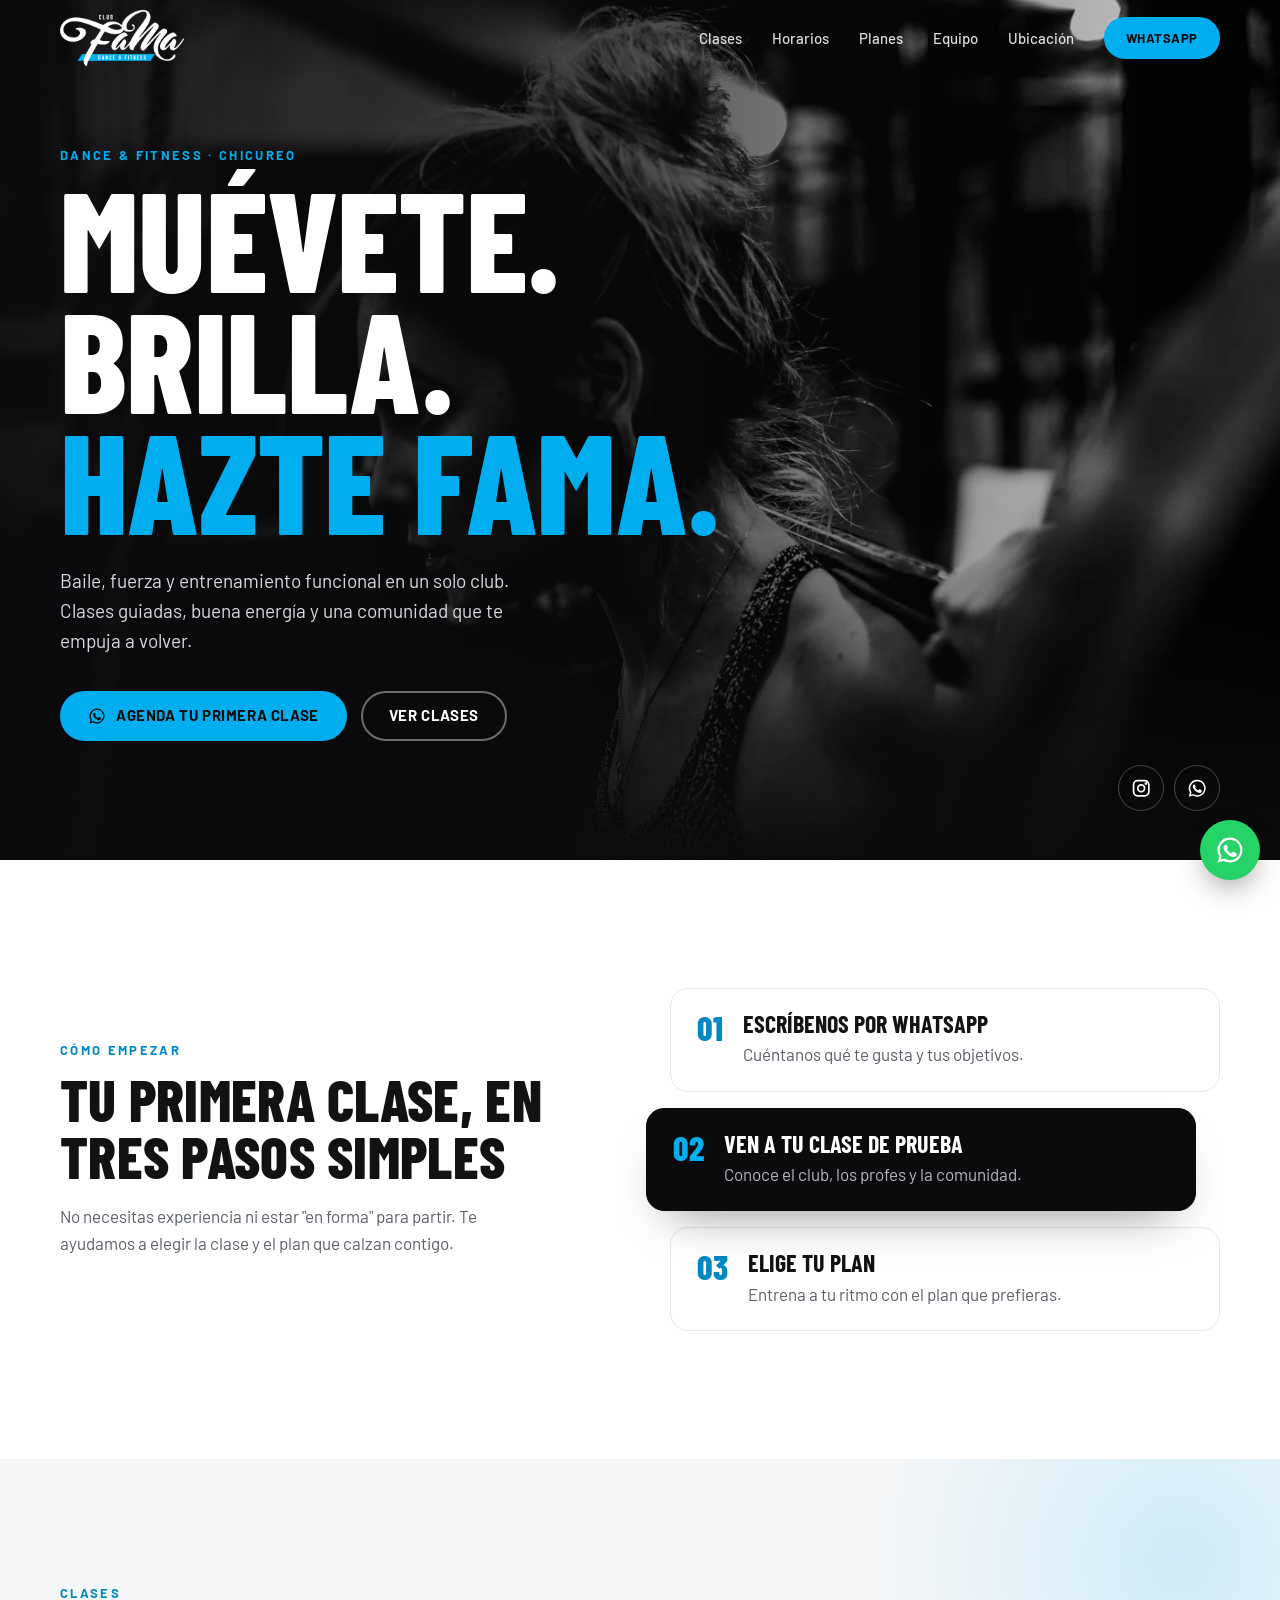
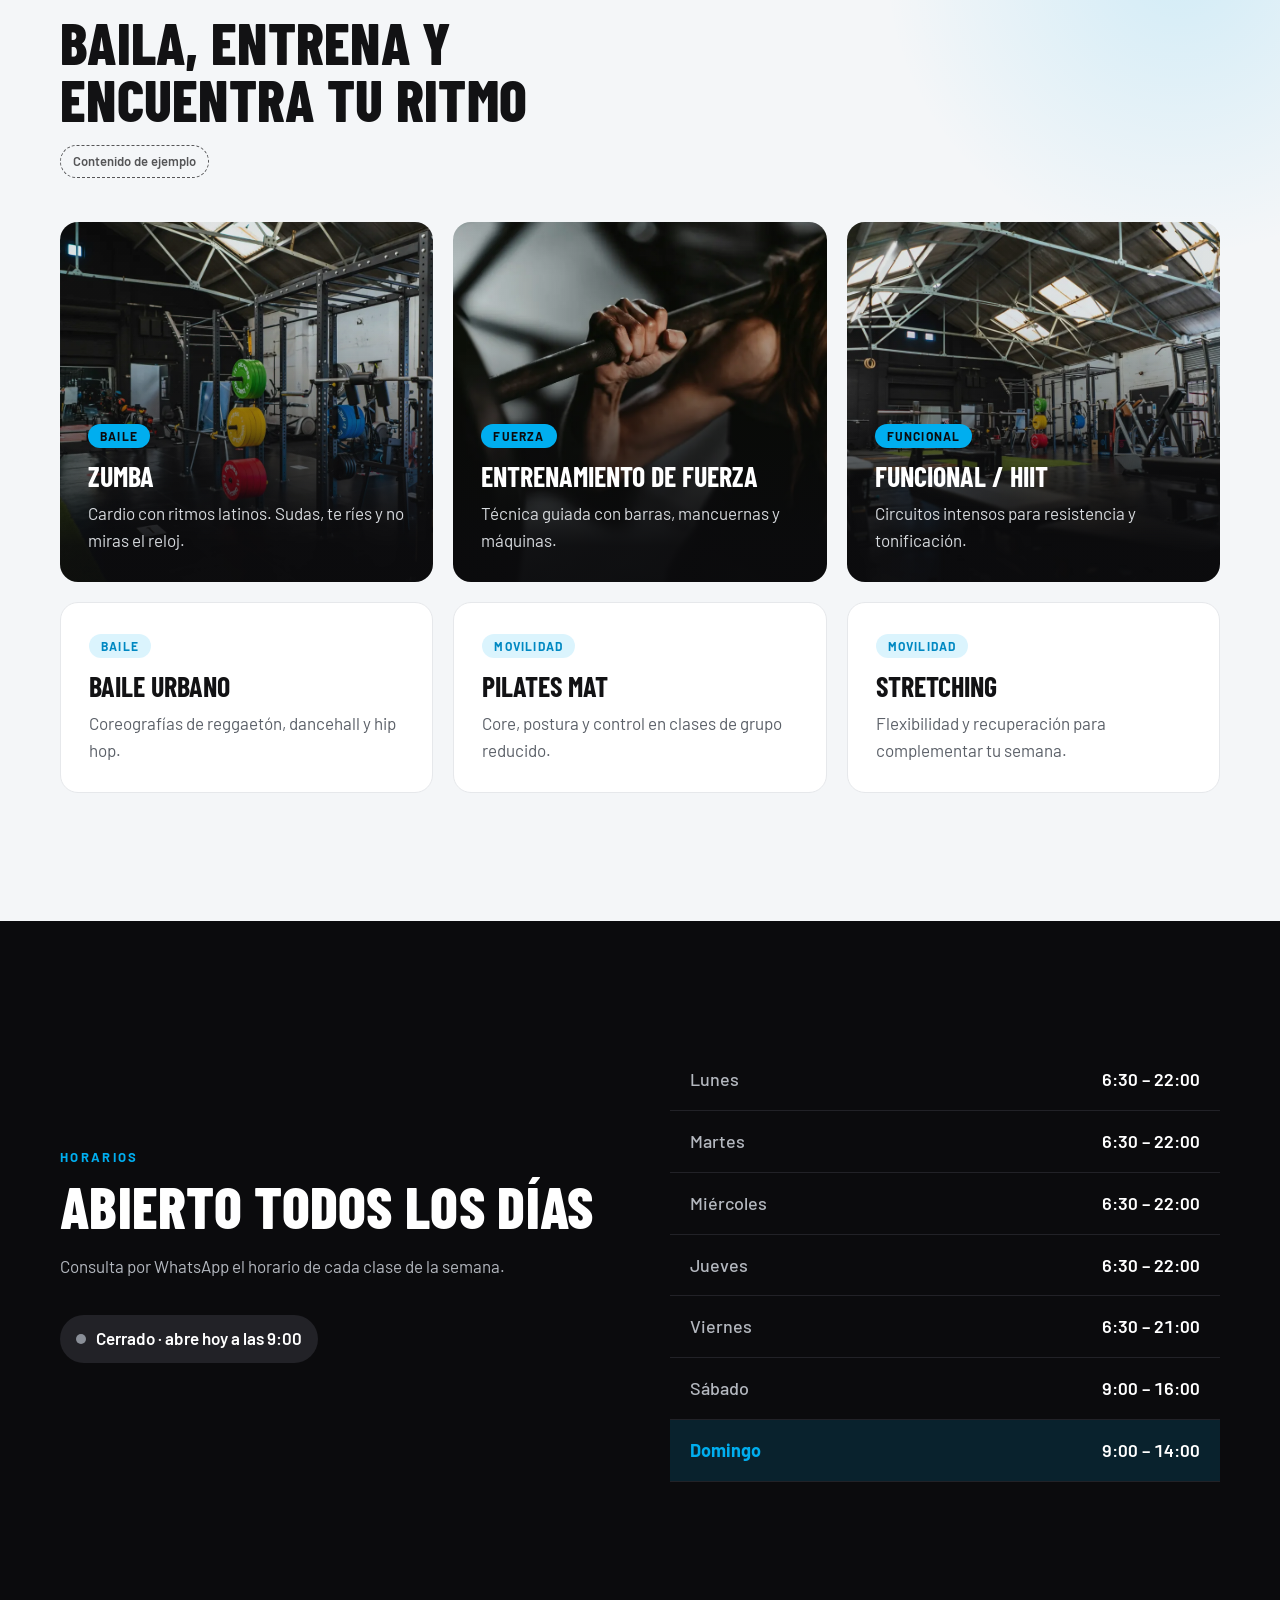
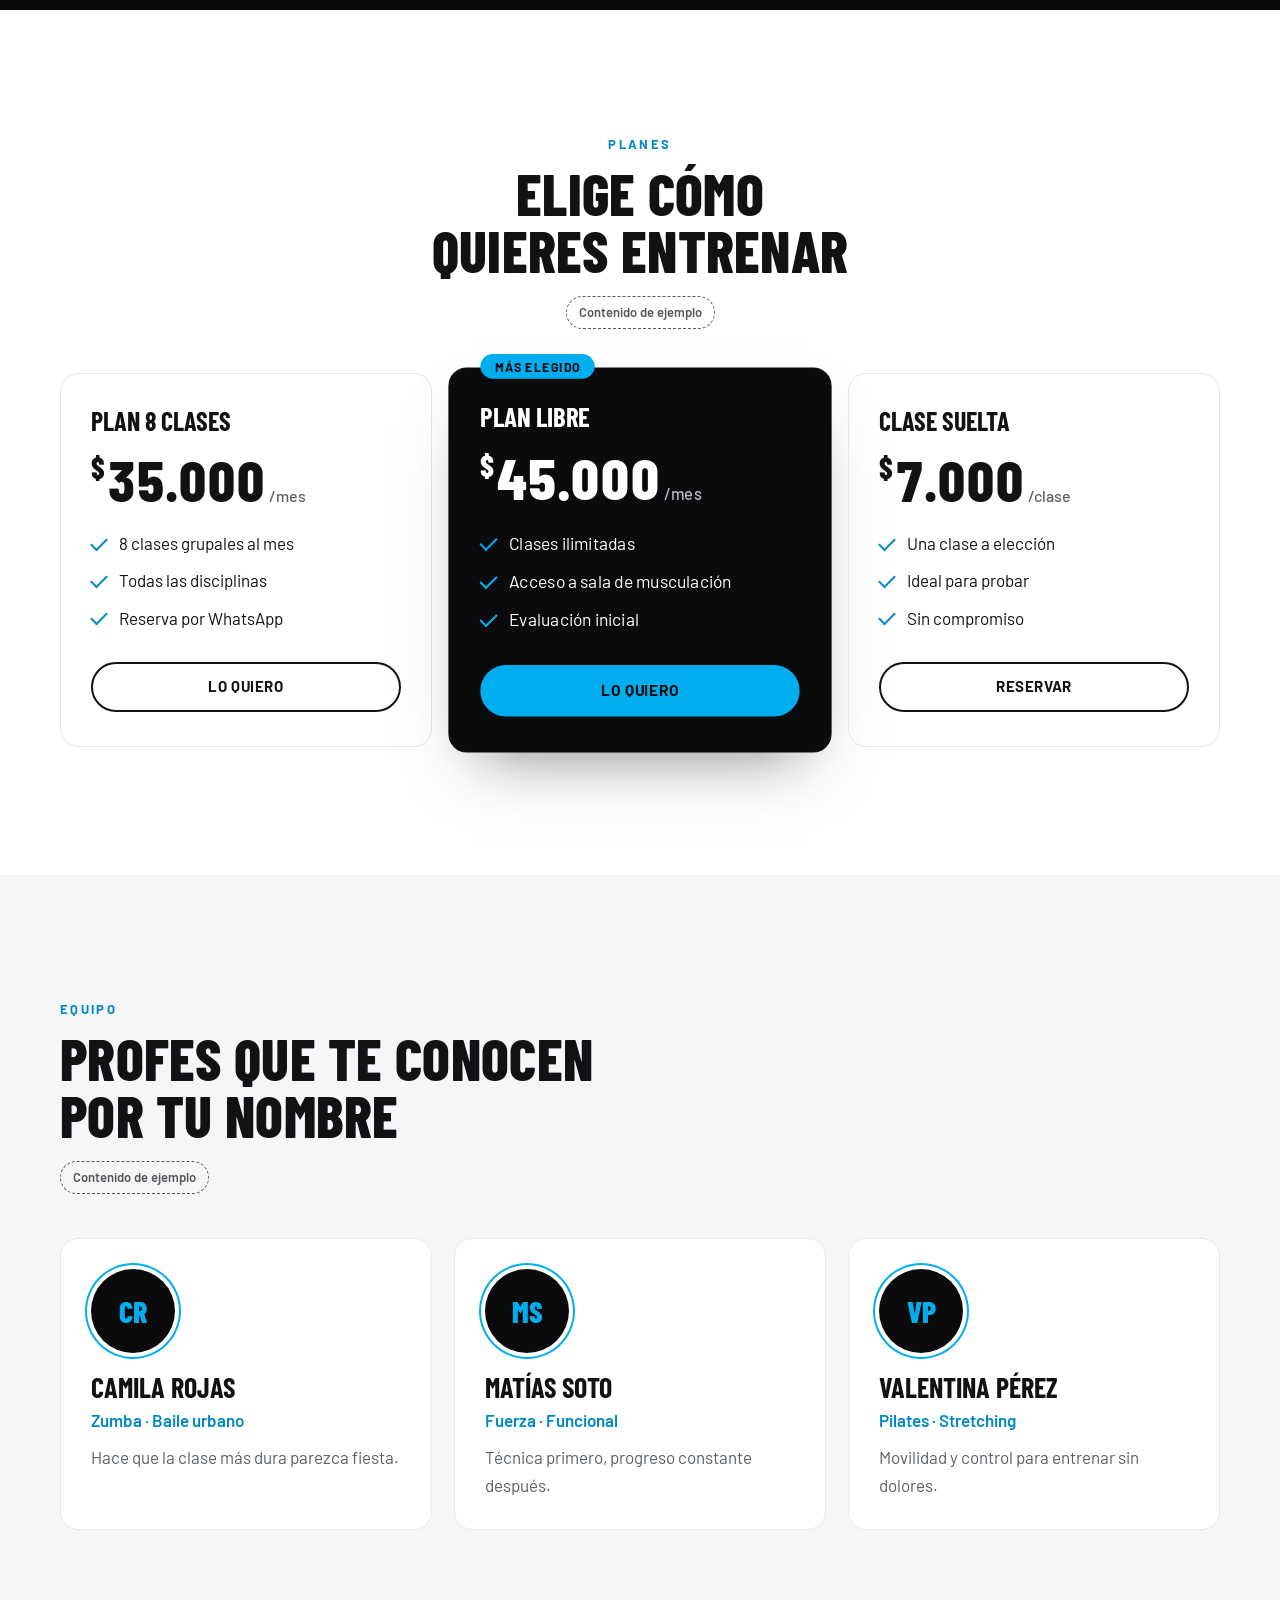
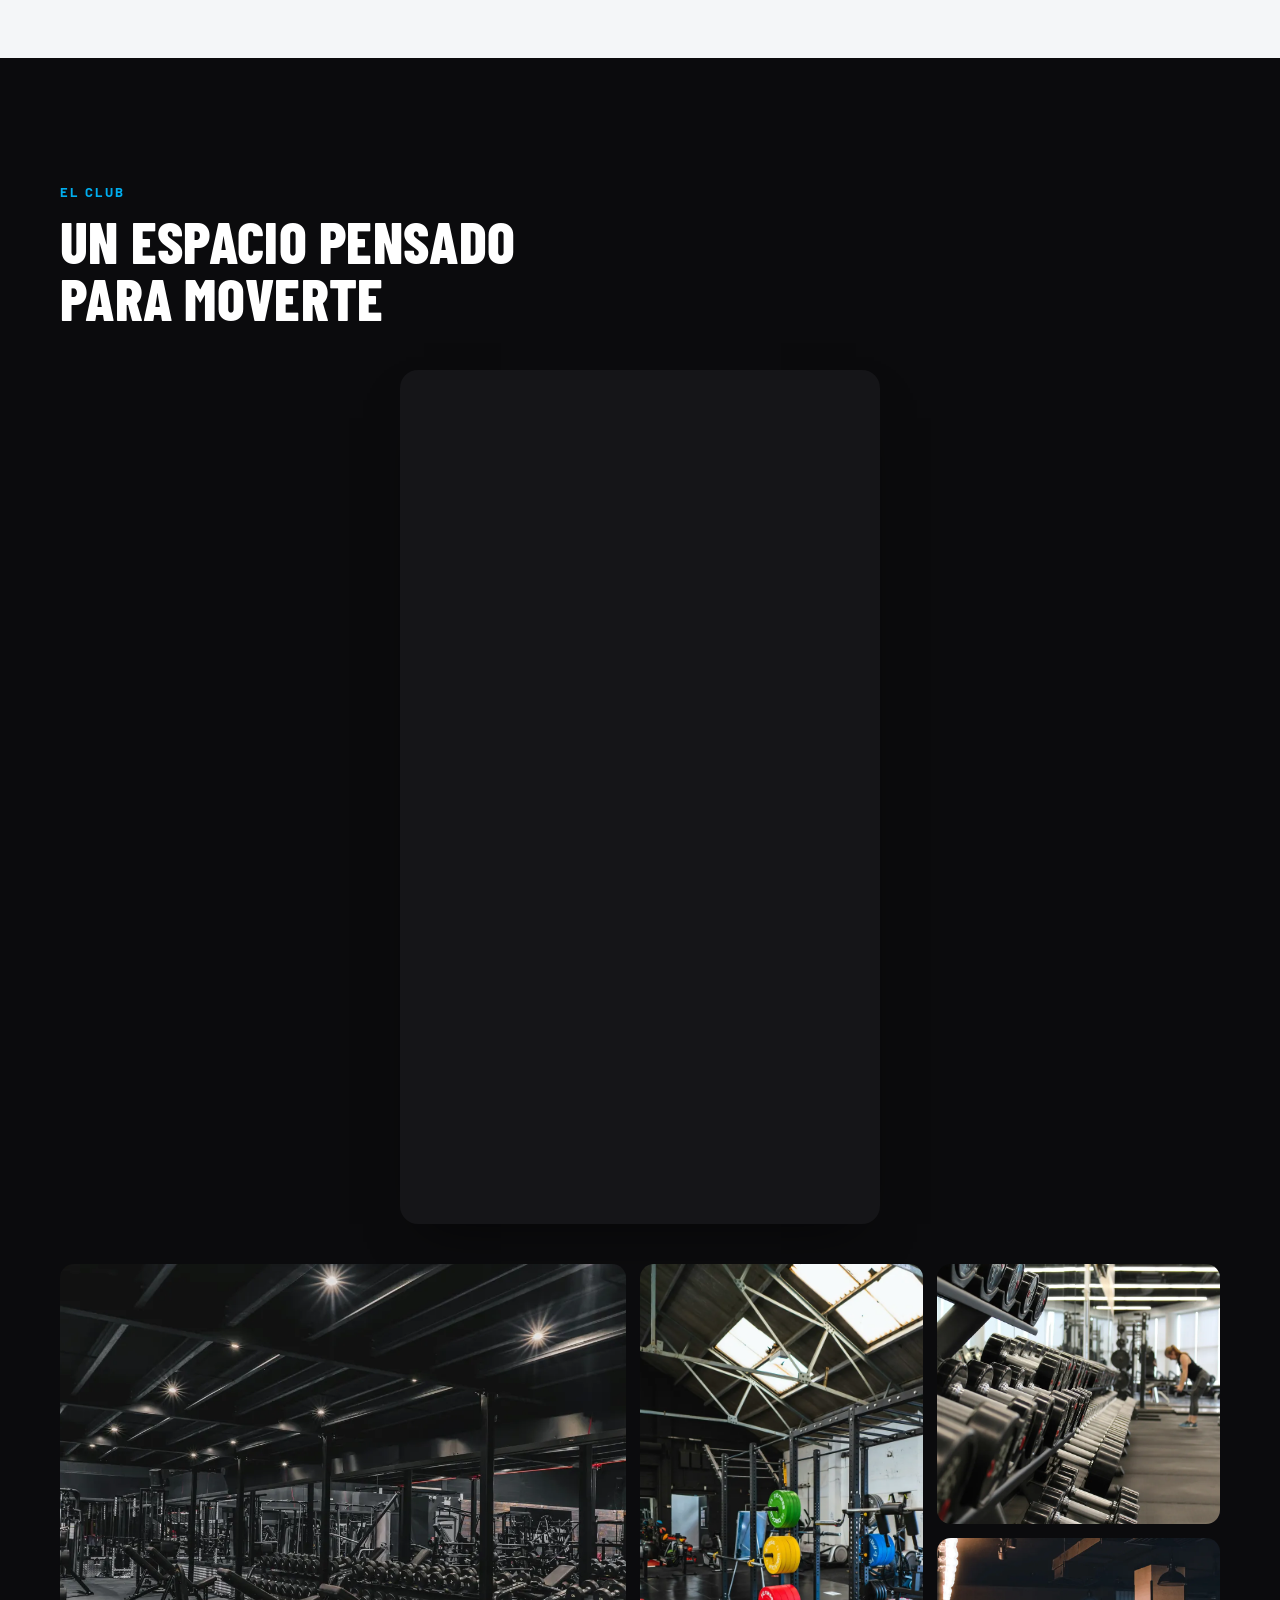
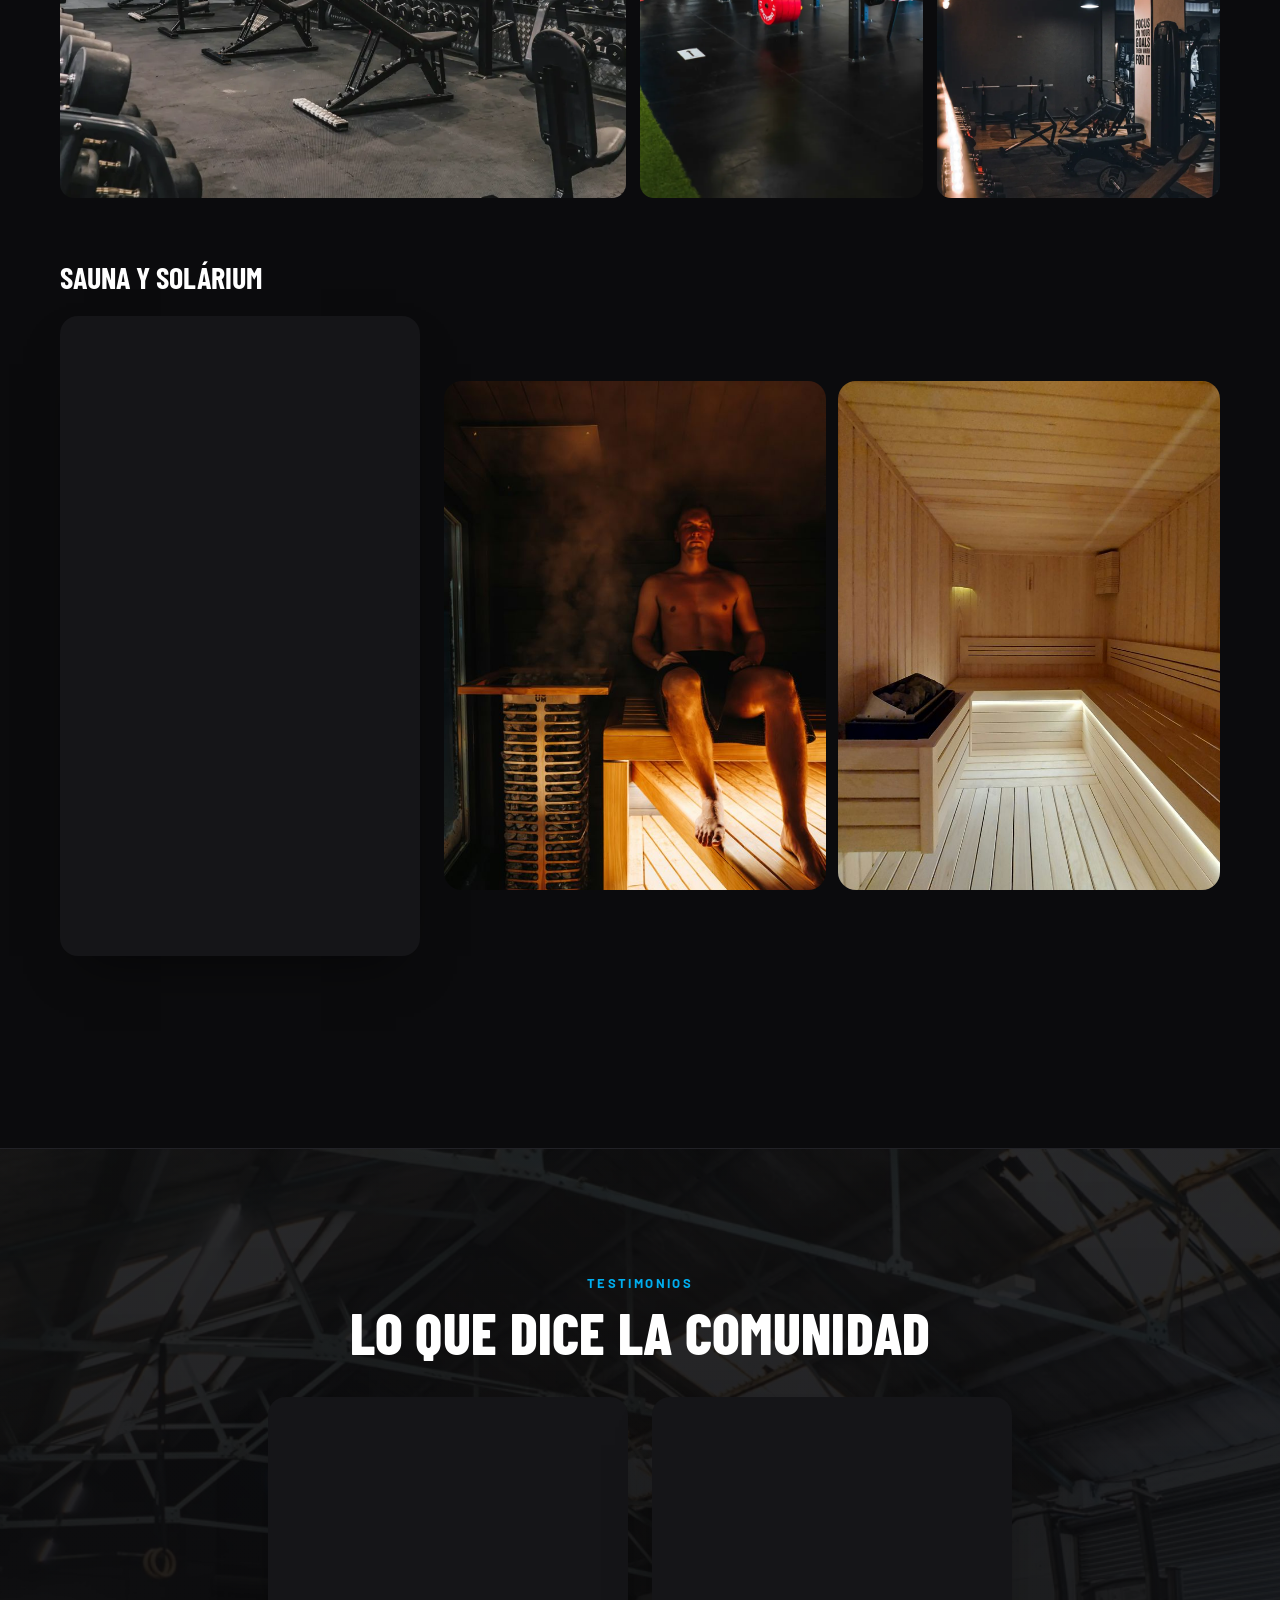
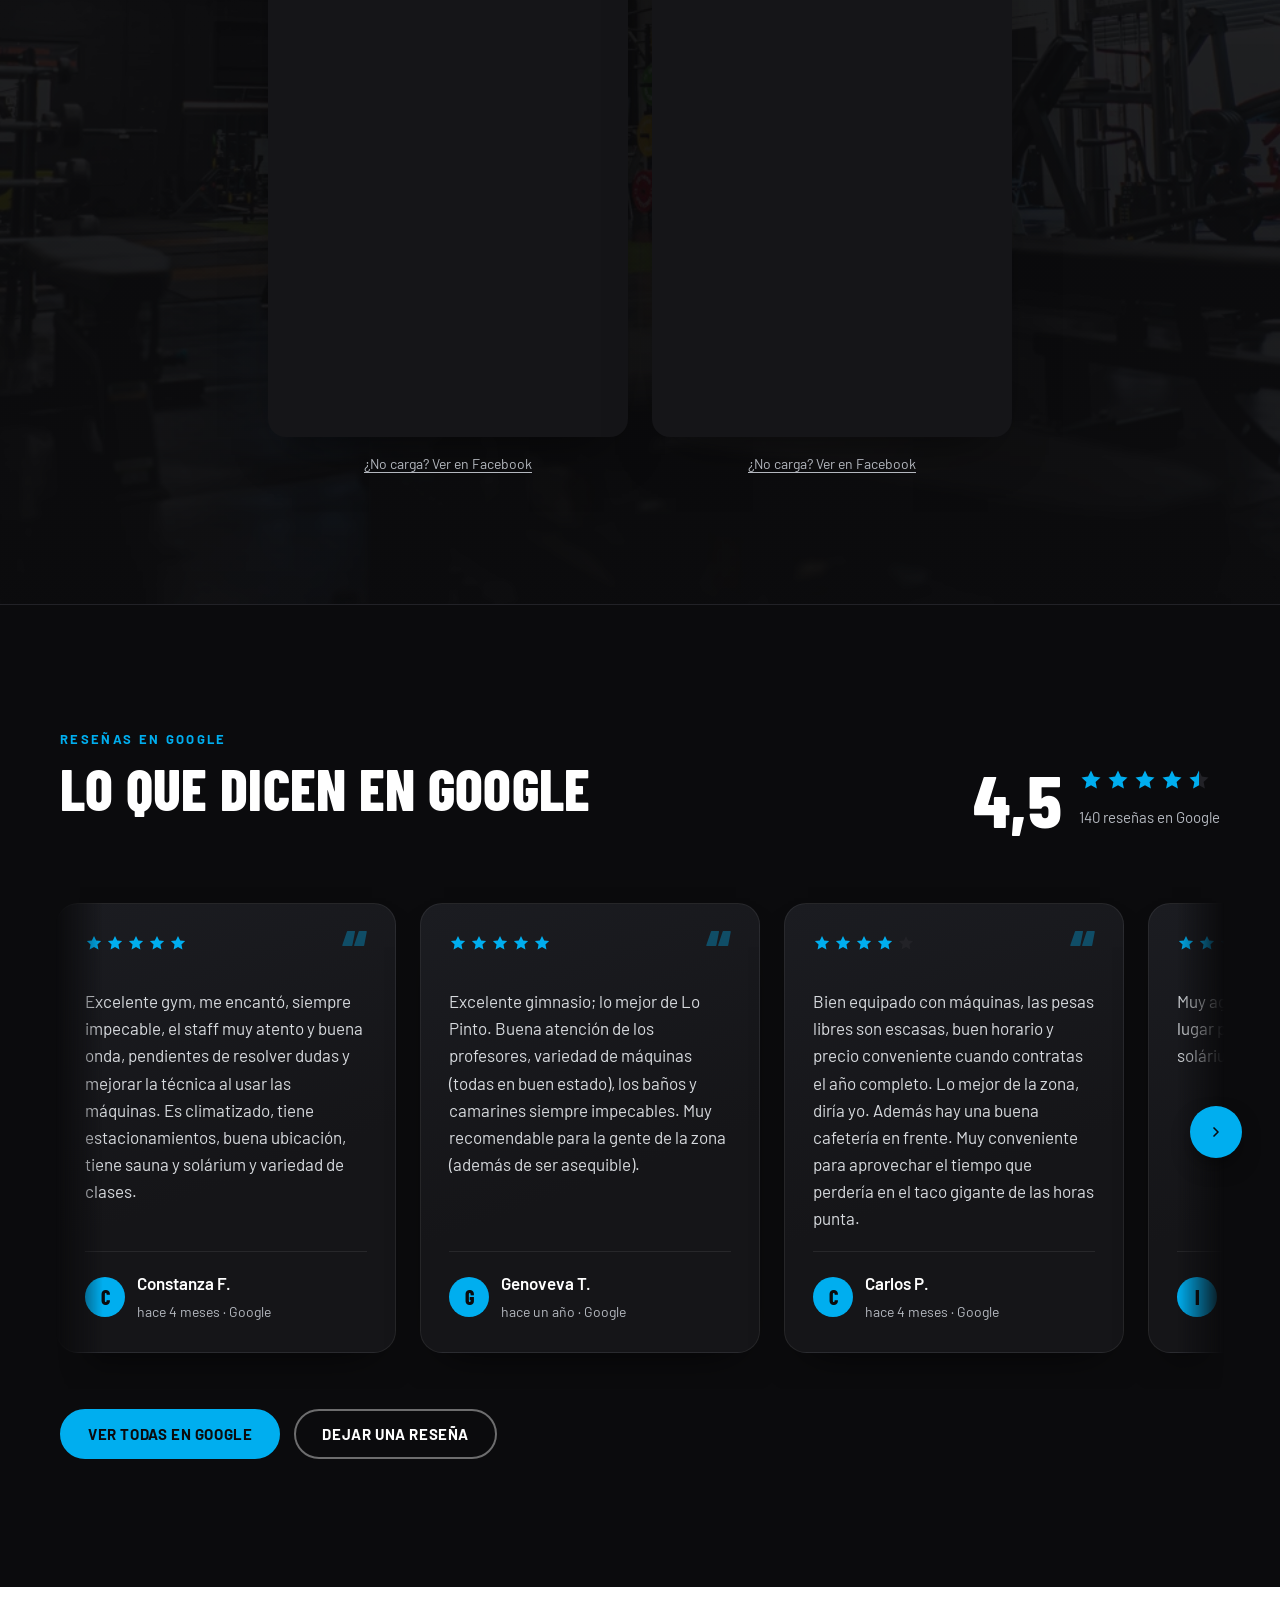
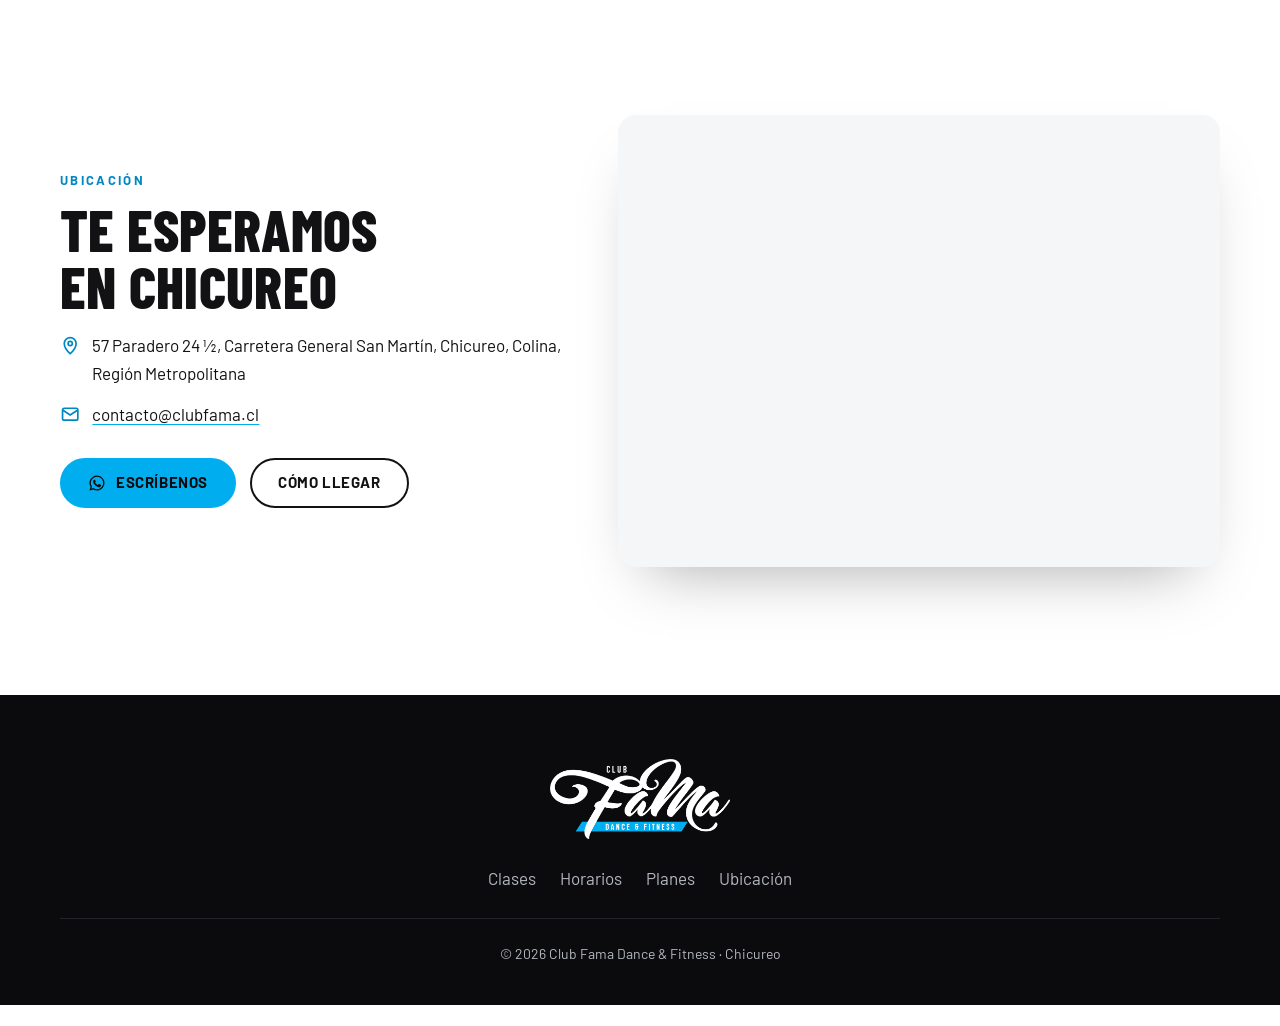
==== commit 48040438: "Show gym photos right after the club video and add Facebook fallback links The gym gallery now sits " ====
--- a/index.html
+++ b/index.html
@@ -10,7 +10,7 @@
   <link rel="preconnect" href="https://fonts.gstatic.com" crossorigin>
   <link href="https://fonts.googleapis.com/css2?family=Barlow+Condensed:wght@600;700;800&family=Barlow:wght@400;500;600&display=swap" rel="stylesheet">
   <link rel="preload" as="image" href="assets/hero.webp">
-  <link rel="stylesheet" href="styles.css?v=5">
+  <link rel="stylesheet" href="styles.css?v=6">
 </head>
 <body>
   <a class="skip" href="#main">Saltar al contenido</a>
@@ -190,6 +190,12 @@
               allow="autoplay; clipboard-write; encrypted-media; picture-in-picture; web-share"
               loading="lazy" title="Recorrido por las instalaciones de Club Fama"></iframe>
         </div>
+        <div class="gallery">
+          <img src="assets/nosotros.webp" alt="Sala principal con máquinas y bancos" loading="lazy" width="1400" height="934">
+          <img src="assets/espacio-2.webp" alt="Zona de peso libre con discos de colores" loading="lazy" width="900" height="1350">
+          <img src="assets/espacio-3.webp" alt="Mancuernas ordenadas junto a los ventanales" loading="lazy" width="1200" height="800">
+          <img src="assets/espacio-4.webp" alt="Sala de entrenamiento con luz cálida" loading="lazy" width="900" height="1352">
+        </div>
         <div class="sauna">
           <h3 class="sauna__title">Sauna y solárium</h3>
           <div class="sauna__grid">
@@ -207,12 +213,6 @@
             </div>
           </div>
         </div>
-        <div class="gallery">
-          <img src="assets/nosotros.webp" alt="Sala principal con máquinas y bancos" loading="lazy" width="1400" height="934">
-          <img src="assets/espacio-2.webp" alt="Zona de peso libre con discos de colores" loading="lazy" width="900" height="1350">
-          <img src="assets/espacio-3.webp" alt="Mancuernas ordenadas junto a los ventanales" loading="lazy" width="1200" height="800">
-          <img src="assets/espacio-4.webp" alt="Sala de entrenamiento con luz cálida" loading="lazy" width="900" height="1352">
-        </div>
       </div>
     </section>
 
@@ -222,22 +222,28 @@
         <p class="eyebrow">Testimonios</p>
         <h2 class="h2 h2--light" id="testi-t">Lo que dice la comunidad</h2>
         <div class="testi__videos">
-          <div class="fb-video-wrap">
-            <iframe
-              src="https://www.facebook.com/plugins/video.php?height=476&href=https%3A%2F%2Fwww.facebook.com%2Freel%2F1319570286751366%2F&show_text=false&width=267&t=0"
-              width="100%" height="100%" style="border:none;overflow:hidden" scrolling="no"
-              frameborder="0" allowfullscreen="true"
-              allow="autoplay; clipboard-write; encrypted-media; picture-in-picture; web-share"
-              loading="lazy" title="Testimonio en video de un alumno de Club Fama"></iframe>
-          </div>
-          <div class="fb-video-wrap">
-            <iframe
-              src="https://www.facebook.com/plugins/video.php?height=476&href=https%3A%2F%2Fwww.facebook.com%2Freel%2F1028440503226417%2F&show_text=false&width=267&t=0"
-              width="100%" height="100%" style="border:none;overflow:hidden" scrolling="no"
-              frameborder="0" allowfullscreen="true"
-              allow="autoplay; clipboard-write; encrypted-media; picture-in-picture; web-share"
-              loading="lazy" title="Testimonio en video de una alumna de Club Fama"></iframe>
-          </div>
+          <figure class="testi__item">
+            <div class="fb-video-wrap">
+              <iframe
+                src="https://www.facebook.com/plugins/video.php?height=476&href=https%3A%2F%2Fwww.facebook.com%2Freel%2F1319570286751366%2F&show_text=false&width=267&t=0"
+                width="100%" height="100%" style="border:none;overflow:hidden" scrolling="no"
+                frameborder="0" allowfullscreen="true"
+                allow="autoplay; clipboard-write; encrypted-media; picture-in-picture; web-share"
+                loading="lazy" title="Testimonio en video de un alumno de Club Fama"></iframe>
+            </div>
+            <figcaption><a class="fb-link" href="https://www.facebook.com/reel/1319570286751366/" target="_blank" rel="noopener">¿No carga? Ver en Facebook</a></figcaption>
+          </figure>
+          <figure class="testi__item">
+            <div class="fb-video-wrap">
+              <iframe
+                src="https://www.facebook.com/plugins/video.php?height=476&href=https%3A%2F%2Fwww.facebook.com%2Freel%2F1028440503226417%2F&show_text=false&width=267&t=0"
+                width="100%" height="100%" style="border:none;overflow:hidden" scrolling="no"
+                frameborder="0" allowfullscreen="true"
+                allow="autoplay; clipboard-write; encrypted-media; picture-in-picture; web-share"
+                loading="lazy" title="Testimonio en video de una alumna de Club Fama"></iframe>
+            </div>
+            <figcaption><a class="fb-link" href="https://www.facebook.com/reel/1028440503226417/" target="_blank" rel="noopener">¿No carga? Ver en Facebook</a></figcaption>
+          </figure>
         </div>
       </div>
     </section>
@@ -336,6 +342,6 @@
     <symbol id="i-mail" viewBox="0 0 24 24"><g fill="none" stroke="currentColor" stroke-width="2"><rect x="3" y="5" width="18" height="14" rx="2"/><path d="M3 7l9 6 9-6"/></g></symbol>
   </svg>
 
-  <script src="script.js?v=5" defer></script>
+  <script src="script.js?v=6" defer></script>
 </body>
 </html>
--- a/styles.css
+++ b/styles.css
@@ -235,7 +235,10 @@
 .fb-video-wrap--lg { max-width: 480px; }
 .fb-video-wrap iframe { display: block; width: 100%; height: 100%; }
 .testi__videos { display: flex; flex-wrap: wrap; justify-content: center; gap: 24px; margin-top: 36px; }
-.testi__videos .fb-video-wrap { flex: 1 1 280px; margin: 0; }
+.testi__item { flex: 1 1 280px; max-width: 360px; margin: 0; display: grid; gap: 12px; justify-items: center; }
+.testi__item .fb-video-wrap { margin: 0; }
+.fb-link { color: var(--muted-light); font-size: 14px; text-underline-offset: 3px; }
+.fb-link:hover { color: var(--accent); }
 .sauna { margin: 64px 0; }
 .sauna__title { font: 700 30px/1 var(--display); text-transform: uppercase; color: var(--paper); margin-bottom: 24px; }
 .sauna__grid { display: grid; grid-template-columns: minmax(0, 360px) 1fr; gap: 24px; align-items: center; }
@@ -286,3 +289,5 @@
 .review__avatar { width: 40px; height: 40px; border-radius: 50%; display: grid; place-items: center; background: var(--accent); color: var(--ink); font: 800 20px/1 var(--display); }
 .reviews__actions { display: flex; flex-wrap: wrap; gap: 14px; margin-top: 20px; }
 @media (max-width: 600px) { .reviews__actions .btn { flex: 1 1 100%; justify-content: center; } .reviews__num { font-size: 60px; } }
+
+.espacio .fb-video-wrap--lg + .gallery { margin-top: 40px; }
